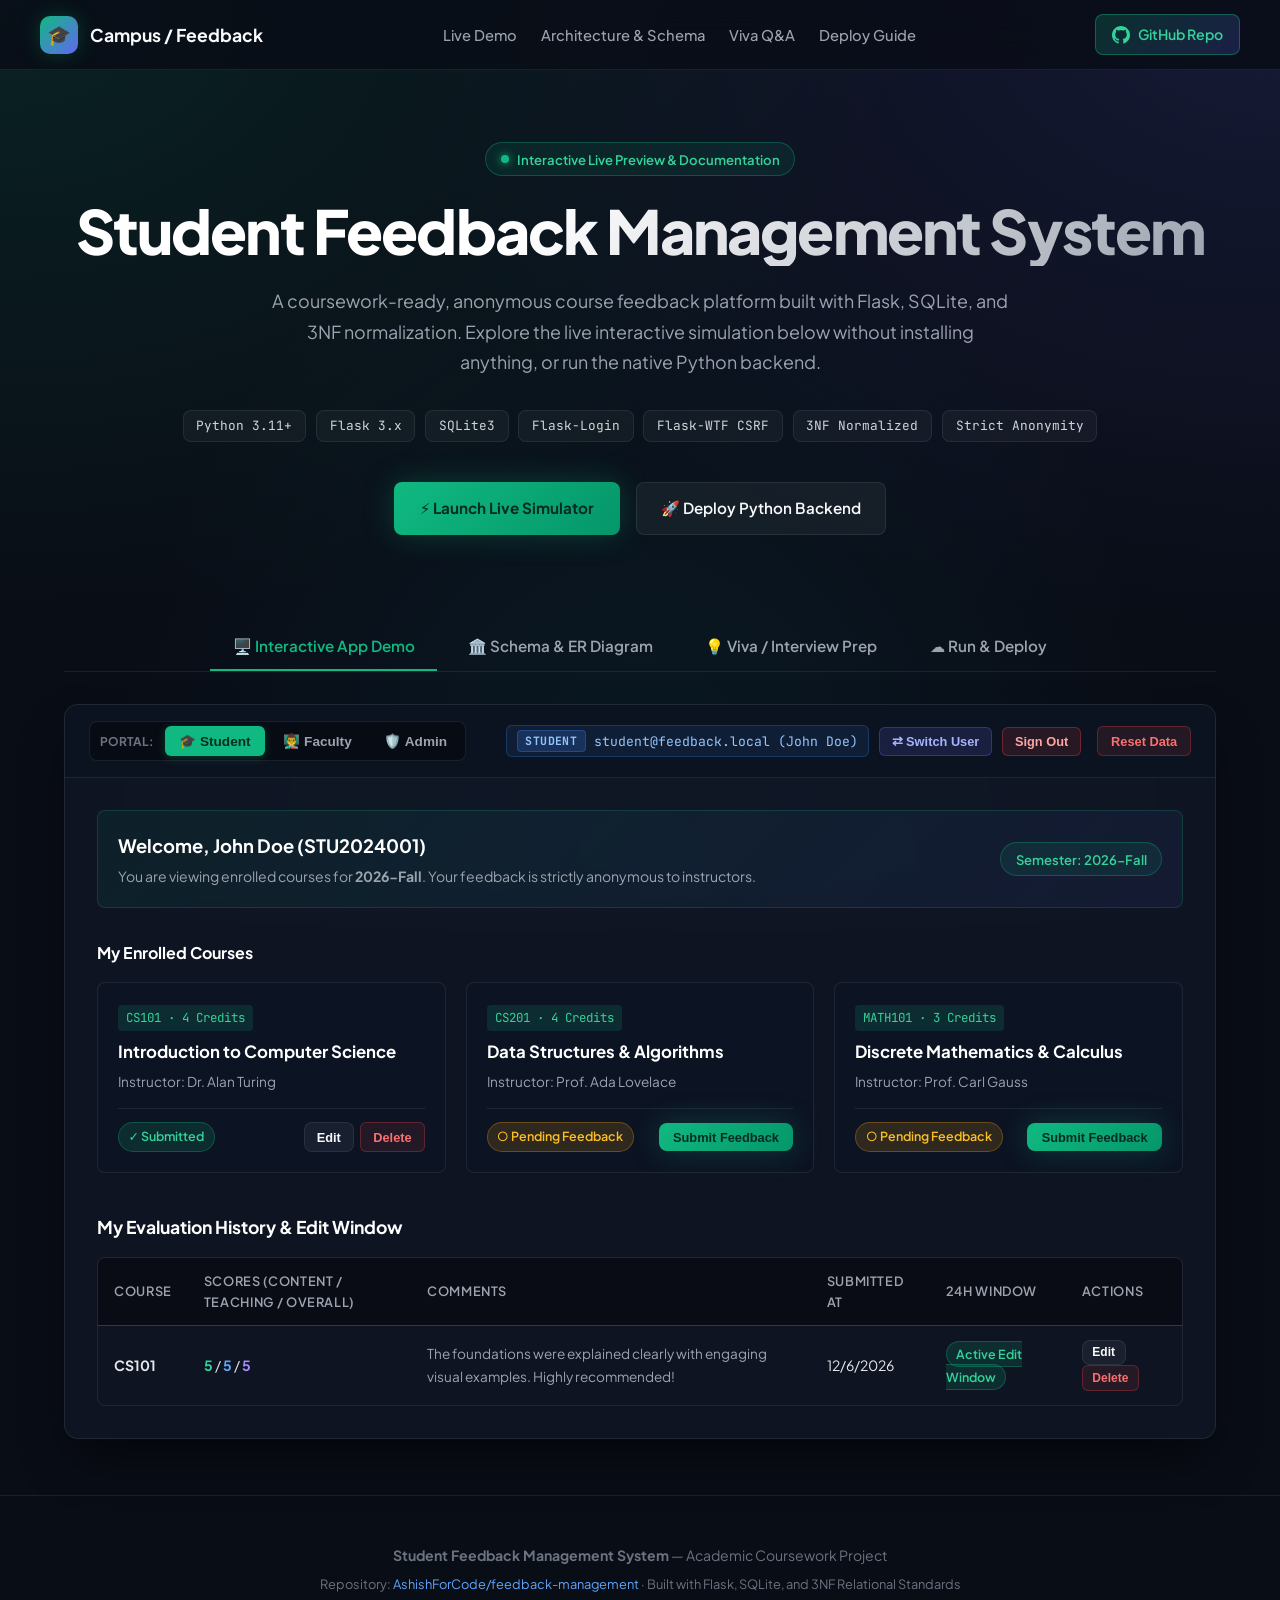
==== index.html @ d6665e07 "feat(auth): add interactive login authentication, quick demo sign-in, and RBAC simulation" ====
<!DOCTYPE html>
<html lang="en">
<head>
  <meta charset="UTF-8">
  <meta name="viewport" content="width=device-width, initial-scale=1.0">
  <title>Student Feedback Management System | Live Interactive Showcase</title>
  <meta name="description" content="A role-based, anonymous course evaluation system built with Flask, SQLite, and 3NF relational architecture. Features interactive browser simulation, architecture explorer, and deployment guides.">
  <link rel="preconnect" href="https://fonts.googleapis.com">
  <link rel="preconnect" href="https://fonts.gstatic.com" crossorigin>
  <link href="https://fonts.googleapis.com/css2?family=JetBrains+Mono:wght@400;500;600&family=Plus+Jakarta+Sans:wght@400;500;600;700;800&display=swap" rel="stylesheet">
  <style>
    :root {
      --bg: #090d16;
      --bg-card: rgba(17, 24, 39, 0.78);
      --bg-card-hover: rgba(26, 36, 56, 0.85);
      --border: rgba(255, 255, 255, 0.08);
      --border-focus: rgba(16, 185, 129, 0.5);
      --primary: #10b981;
      --primary-glow: rgba(16, 185, 129, 0.25);
      --primary-dark: #059669;
      --accent: #6366f1;
      --accent-glow: rgba(99, 102, 241, 0.25);
      --cyan: #06b6d4;
      --amber: #f59e0b;
      --rose: #ef4444;
      --text: #f9fafb;
      --text-muted: #9ca3af;
      --text-dim: #6b7280;
      --radius: 14px;
      --radius-sm: 8px;
      --font-sans: 'Plus Jakarta Sans', system-ui, -apple-system, sans-serif;
      --font-mono: 'JetBrains Mono', monospace;
    }

    * { box-sizing: border-box; margin: 0; padding: 0; }
    html { scroll-behavior: smooth; }

    body {
      background-color: var(--bg);
      background-image:
        radial-gradient(at 0% 0%, rgba(16, 185, 129, 0.12) 0px, transparent 50%),
        radial-gradient(at 100% 0%, rgba(99, 102, 241, 0.14) 0px, transparent 50%),
        radial-gradient(at 50% 100%, rgba(6, 182, 212, 0.08) 0px, transparent 60%);
      background-attachment: fixed;
      color: var(--text);
      font-family: var(--font-sans);
      line-height: 1.6;
      min-height: 100vh;
      overflow-x: hidden;
    }

    /* Container */
    .container {
      max-width: 1200px;
      margin: 0 auto;
      padding: 0 1.5rem;
    }

    /* Navigation */
    .navbar {
      position: sticky;
      top: 0;
      z-index: 50;
      backdrop-filter: blur(16px);
      -webkit-backdrop-filter: blur(16px);
      background: rgba(9, 13, 22, 0.82);
      border-bottom: 1px solid var(--border);
    }
    .nav-inner {
      display: flex;
      justify-content: space-between;
      align-items: center;
      padding: 0.9rem 0;
    }
    .brand {
      display: flex;
      align-items: center;
      gap: 0.75rem;
      text-decoration: none;
      color: var(--text);
      font-weight: 700;
      font-size: 1.1rem;
    }
    .brand-icon {
      width: 38px;
      height: 38px;
      border-radius: 10px;
      background: linear-gradient(135deg, var(--primary), var(--accent));
      display: flex;
      align-items: center;
      justify-content: center;
      color: white;
      font-size: 1.2rem;
      box-shadow: 0 0 20px var(--primary-glow);
    }
    .nav-links {
      display: flex;
      align-items: center;
      gap: 1.5rem;
      list-style: none;
    }
    .nav-link {
      color: var(--text-muted);
      text-decoration: none;
      font-size: 0.92rem;
      font-weight: 500;
      transition: color 0.2s ease;
    }
    .nav-link:hover { color: var(--text); }
    .nav-btn {
      background: linear-gradient(135deg, rgba(16, 185, 129, 0.2), rgba(99, 102, 241, 0.2));
      border: 1px solid rgba(16, 185, 129, 0.4);
      color: #34d399;
      padding: 0.5rem 1rem;
      border-radius: var(--radius-sm);
      text-decoration: none;
      font-size: 0.88rem;
      font-weight: 600;
      display: inline-flex;
      align-items: center;
      gap: 0.5rem;
      transition: all 0.2s ease;
    }
    .nav-btn:hover {
      background: var(--primary);
      color: #052e16;
      box-shadow: 0 0 20px var(--primary-glow);
      border-color: var(--primary);
    }

    /* Hero */
    .hero {
      padding: 4.5rem 0 3rem;
      text-align: center;
    }
    .badge-pill {
      display: inline-flex;
      align-items: center;
      gap: 0.5rem;
      background: rgba(16, 185, 129, 0.1);
      border: 1px solid rgba(16, 185, 129, 0.3);
      padding: 0.35rem 0.9rem;
      border-radius: 9999px;
      font-size: 0.82rem;
      font-weight: 600;
      color: #34d399;
      margin-bottom: 1.25rem;
    }
    .status-dot {
      width: 8px;
      height: 8px;
      border-radius: 50%;
      background: var(--primary);
      box-shadow: 0 0 8px var(--primary);
      animation: pulse 2s infinite;
    }
    @keyframes pulse {
      0%, 100% { opacity: 1; transform: scale(1); }
      50% { opacity: 0.5; transform: scale(1.2); }
    }
    .hero-title {
      font-size: clamp(2.3rem, 5vw, 3.8rem);
      font-weight: 800;
      letter-spacing: -0.03em;
      line-height: 1.15;
      margin-bottom: 1.25rem;
      background: linear-gradient(135deg, #ffffff 40%, #9ca3af 100%);
      -webkit-background-clip: text;
      -webkit-text-fill-color: transparent;
    }
    .hero-subtitle {
      max-width: 740px;
      margin: 0 auto 2rem;
      color: var(--text-muted);
      font-size: 1.12rem;
      line-height: 1.7;
    }
    .hero-tags {
      display: flex;
      justify-content: center;
      flex-wrap: wrap;
      gap: 0.6rem;
      margin-bottom: 2.5rem;
    }
    .tag {
      background: rgba(255, 255, 255, 0.04);
      border: 1px solid var(--border);
      padding: 0.3rem 0.8rem;
      border-radius: var(--radius-sm);
      font-family: var(--font-mono);
      font-size: 0.8rem;
      color: #d1d5db;
    }
    .hero-actions {
      display: flex;
      justify-content: center;
      gap: 1rem;
      flex-wrap: wrap;
    }
    .btn-primary {
      background: linear-gradient(135deg, var(--primary), var(--primary-dark));
      color: #022c22;
      font-weight: 700;
      padding: 0.85rem 1.6rem;
      border-radius: var(--radius-sm);
      text-decoration: none;
      display: inline-flex;
      align-items: center;
      gap: 0.5rem;
      box-shadow: 0 0 30px var(--primary-glow);
      transition: all 0.2s ease;
      border: none;
      cursor: pointer;
      font-size: 0.95rem;
    }
    .btn-primary:hover {
      transform: translateY(-2px);
      box-shadow: 0 0 40px rgba(16, 185, 129, 0.4);
    }
    .btn-secondary {
      background: rgba(255, 255, 255, 0.05);
      border: 1px solid var(--border);
      color: var(--text);
      font-weight: 600;
      padding: 0.85rem 1.5rem;
      border-radius: var(--radius-sm);
      text-decoration: none;
      display: inline-flex;
      align-items: center;
      gap: 0.5rem;
      transition: all 0.2s ease;
      cursor: pointer;
      font-size: 0.95rem;
    }
    .btn-secondary:hover {
      background: rgba(255, 255, 255, 0.1);
      border-color: rgba(255, 255, 255, 0.2);
    }

    /* Tabs Bar */
    .section-tabs {
      display: flex;
      justify-content: center;
      border-bottom: 1px solid var(--border);
      margin: 2.5rem 0 2rem;
      gap: 0.5rem;
      flex-wrap: wrap;
    }
    .tab-btn {
      background: transparent;
      border: none;
      border-bottom: 2px solid transparent;
      color: var(--text-muted);
      font-family: var(--font-sans);
      font-weight: 600;
      font-size: 0.95rem;
      padding: 0.8rem 1.4rem;
      cursor: pointer;
      display: inline-flex;
      align-items: center;
      gap: 0.5rem;
      transition: all 0.2s ease;
    }
    .tab-btn:hover { color: var(--text); }
    .tab-btn.active {
      color: var(--primary);
      border-bottom-color: var(--primary);
    }

    /* Main Simulator Container */
    .simulator-box {
      background: var(--bg-card);
      backdrop-filter: blur(20px);
      -webkit-backdrop-filter: blur(20px);
      border: 1px solid var(--border);
      border-radius: var(--radius);
      box-shadow: 0 25px 50px -12px rgba(0, 0, 0, 0.6);
      overflow: hidden;
      margin-bottom: 3.5rem;
    }

    .sim-header {
      background: rgba(13, 19, 33, 0.9);
      border-bottom: 1px solid var(--border);
      padding: 1rem 1.5rem;
      display: flex;
      justify-content: space-between;
      align-items: center;
      flex-wrap: wrap;
      gap: 1rem;
    }
    .role-switcher {
      display: flex;
      align-items: center;
      background: rgba(0, 0, 0, 0.35);
      border: 1px solid var(--border);
      border-radius: var(--radius-sm);
      padding: 0.25rem;
      gap: 0.25rem;
    }
    .role-btn {
      background: transparent;
      border: none;
      color: var(--text-muted);
      padding: 0.45rem 0.9rem;
      border-radius: 6px;
      font-size: 0.85rem;
      font-weight: 600;
      cursor: pointer;
      display: inline-flex;
      align-items: center;
      gap: 0.4rem;
      transition: all 0.2s ease;
    }
    .role-btn.active {
      background: var(--primary);
      color: #032e1f;
      box-shadow: 0 2px 10px var(--primary-glow);
    }
    .role-btn:hover:not(.active) { color: var(--text); background: rgba(255, 255, 255, 0.05); }

    .sim-meta {
      display: flex;
      align-items: center;
      gap: 1rem;
    }
    .sim-user-tag {
      font-family: var(--font-mono);
      font-size: 0.82rem;
      color: #93c5fd;
      background: rgba(59, 130, 246, 0.1);
      border: 1px solid rgba(59, 130, 246, 0.25);
      padding: 0.3rem 0.65rem;
      border-radius: 6px;
    }
    .btn-reset {
      background: rgba(239, 68, 68, 0.1);
      border: 1px solid rgba(239, 68, 68, 0.3);
      color: #f87171;
      padding: 0.4rem 0.8rem;
      border-radius: 6px;
      font-size: 0.8rem;
      font-weight: 600;
      cursor: pointer;
      transition: all 0.2s ease;
    }
    .btn-reset:hover {
      background: var(--rose);
      color: white;
    }

    .sim-body {
      padding: 2rem;
    }

    /* Student View */
    .view-container { display: none; }
    .view-container.active { display: block; animation: fadeIn 0.25s ease; }
    @keyframes fadeIn { from { opacity: 0; transform: translateY(6px); } to { opacity: 1; transform: translateY(0); } }

    .banner-card {
      background: linear-gradient(135deg, rgba(16, 185, 129, 0.08), rgba(99, 102, 241, 0.08));
      border: 1px solid rgba(16, 185, 129, 0.2);
      border-radius: var(--radius-sm);
      padding: 1.25rem;
      margin-bottom: 2rem;
      display: flex;
      justify-content: space-between;
      align-items: center;
      flex-wrap: wrap;
      gap: 1rem;
    }
    .banner-card h3 { font-size: 1.15rem; color: #fff; margin-bottom: 0.25rem; }
    .banner-card p { font-size: 0.88rem; color: var(--text-muted); }

    .grid-courses {
      display: grid;
      grid-template-columns: repeat(auto-fit, minmax(320px, 1fr));
      gap: 1.25rem;
      margin-bottom: 2.5rem;
    }
    .course-card {
      background: rgba(13, 20, 36, 0.7);
      border: 1px solid var(--border);
      border-radius: var(--radius-sm);
      padding: 1.25rem;
      transition: all 0.25s ease;
      display: flex;
      flex-direction: column;
      justify-content: space-between;
    }
    .course-card:hover {
      border-color: rgba(16, 185, 129, 0.35);
      transform: translateY(-2px);
      box-shadow: 0 10px 25px -5px rgba(0, 0, 0, 0.5);
    }
    .course-code {
      font-family: var(--font-mono);
      font-size: 0.78rem;
      background: rgba(16, 185, 129, 0.15);
      color: #34d399;
      padding: 0.2rem 0.5rem;
      border-radius: 4px;
      display: inline-block;
      margin-bottom: 0.5rem;
    }
    .course-title {
      font-size: 1.05rem;
      font-weight: 700;
      color: #fff;
      margin-bottom: 0.3rem;
    }
    .course-faculty {
      font-size: 0.85rem;
      color: var(--text-muted);
      margin-bottom: 1rem;
    }
    .course-footer {
      display: flex;
      justify-content: space-between;
      align-items: center;
      padding-top: 0.8rem;
      border-top: 1px solid var(--border);
    }
    .status-badge {
      font-size: 0.78rem;
      font-weight: 600;
      padding: 0.25rem 0.6rem;
      border-radius: 9999px;
    }
    .status-badge.pending {
      background: rgba(245, 158, 11, 0.15);
      color: #fbbf24;
      border: 1px solid rgba(245, 158, 11, 0.3);
    }
    .status-badge.submitted {
      background: rgba(16, 185, 129, 0.15);
      color: #34d399;
      border: 1px solid rgba(16, 185, 129, 0.3);
    }

    /* Modal Form / Feedback Submissions */
    .modal-overlay {
      position: fixed;
      inset: 0;
      background: rgba(0, 0, 0, 0.75);
      backdrop-filter: blur(8px);
      display: none;
      align-items: center;
      justify-content: center;
      z-index: 100;
      padding: 1rem;
    }
    .modal-overlay.active { display: flex; animation: fadeIn 0.2s ease; }
    .modal-card {
      background: #0d1527;
      border: 1px solid rgba(255, 255, 255, 0.12);
      border-radius: var(--radius);
      width: 100%;
      max-width: 600px;
      padding: 1.8rem;
      box-shadow: 0 25px 60px rgba(0, 0, 0, 0.8);
      max-height: 90vh;
      overflow-y: auto;
    }
    .modal-header {
      display: flex;
      justify-content: space-between;
      align-items: flex-start;
      margin-bottom: 1.25rem;
      border-bottom: 1px solid var(--border);
      padding-bottom: 1rem;
    }
    .modal-header h3 { font-size: 1.25rem; font-weight: 700; color: #fff; }
    .btn-close {
      background: transparent;
      border: none;
      color: var(--text-muted);
      font-size: 1.4rem;
      cursor: pointer;
      line-height: 1;
    }
    .btn-close:hover { color: #fff; }

    .form-group {
      margin-bottom: 1.25rem;
    }
    .form-label {
      display: block;
      font-size: 0.88rem;
      font-weight: 600;
      margin-bottom: 0.4rem;
      color: #e5e7eb;
    }
    .rating-row {
      display: flex;
      gap: 0.6rem;
      margin-top: 0.35rem;
    }
    .rating-opt {
      flex: 1;
      text-align: center;
      background: rgba(255, 255, 255, 0.04);
      border: 1px solid var(--border);
      padding: 0.6rem;
      border-radius: var(--radius-sm);
      cursor: pointer;
      font-weight: 700;
      font-size: 0.95rem;
      transition: all 0.2s ease;
      color: var(--text-muted);
    }
    .rating-opt:hover {
      border-color: rgba(16, 185, 129, 0.4);
      color: #fff;
    }
    .rating-opt.selected {
      background: var(--primary);
      border-color: var(--primary);
      color: #032e1f;
      box-shadow: 0 0 15px var(--primary-glow);
    }
    .form-textarea {
      width: 100%;
      background: rgba(0, 0, 0, 0.3);
      border: 1px solid var(--border);
      border-radius: var(--radius-sm);
      color: var(--text);
      padding: 0.8rem;
      font-family: inherit;
      font-size: 0.9rem;
      resize: vertical;
      min-height: 90px;
    }
    .form-textarea:focus {
      outline: none;
      border-color: var(--primary);
      box-shadow: 0 0 15px var(--primary-glow);
    }
    .anonymity-note {
      display: flex;
      align-items: center;
      gap: 0.6rem;
      background: rgba(6, 182, 212, 0.08);
      border: 1px solid rgba(6, 182, 212, 0.2);
      border-radius: var(--radius-sm);
      padding: 0.75rem;
      font-size: 0.8rem;
      color: #67e8f9;
      margin-bottom: 1.25rem;
    }

    /* History table */
    .history-section h4 {
      font-size: 1.1rem;
      margin-bottom: 1rem;
      color: #fff;
    }
    .table-wrap {
      overflow-x: auto;
      border: 1px solid var(--border);
      border-radius: var(--radius-sm);
    }
    table {
      width: 100%;
      border-collapse: collapse;
      font-size: 0.88rem;
      text-align: left;
    }
    th {
      background: rgba(0, 0, 0, 0.4);
      padding: 0.8rem 1rem;
      color: var(--text-muted);
      font-weight: 600;
      font-size: 0.8rem;
      text-transform: uppercase;
      letter-spacing: 0.05em;
      border-bottom: 1px solid var(--border);
    }
    td {
      padding: 0.85rem 1rem;
      border-bottom: 1px solid rgba(255, 255, 255, 0.04);
      color: #e5e7eb;
    }
    tr:last-child td { border-bottom: none; }
    tr:hover td { background: rgba(255, 255, 255, 0.02); }

    /* Faculty View */
    .stats-row {
      display: grid;
      grid-template-columns: repeat(auto-fit, minmax(220px, 1fr));
      gap: 1.2rem;
      margin-bottom: 2rem;
    }
    .stat-card {
      background: rgba(13, 20, 36, 0.7);
      border: 1px solid var(--border);
      border-radius: var(--radius-sm);
      padding: 1.25rem;
      position: relative;
      overflow: hidden;
    }
    .stat-card::before {
      content: '';
      position: absolute;
      top: 0; left: 0; right: 0;
      height: 3px;
      background: linear-gradient(90deg, var(--primary), var(--accent));
    }
    .stat-label {
      font-size: 0.8rem;
      color: var(--text-muted);
      text-transform: uppercase;
      letter-spacing: 0.05em;
      margin-bottom: 0.4rem;
    }
    .stat-val {
      font-size: 2rem;
      font-weight: 800;
      color: #fff;
      display: flex;
      align-items: baseline;
      gap: 0.4rem;
    }
    .stat-val small { font-size: 0.9rem; color: var(--text-dim); font-weight: 500; }

    .comment-card {
      background: rgba(13, 20, 36, 0.6);
      border-left: 3px solid var(--primary);
      border-radius: 0 var(--radius-sm) var(--radius-sm) 0;
      padding: 1rem 1.25rem;
      margin-bottom: 1rem;
      border-top: 1px solid var(--border);
      border-right: 1px solid var(--border);
      border-bottom: 1px solid var(--border);
    }
    .comment-meta {
      display: flex;
      justify-content: space-between;
      font-size: 0.78rem;
      color: var(--text-muted);
      margin-bottom: 0.5rem;
    }
    .comment-text {
      font-size: 0.92rem;
      color: #e5e7eb;
      font-style: italic;
    }

    /* Admin View */
    .admin-bar {
      display: flex;
      justify-content: space-between;
      align-items: center;
      margin-bottom: 1.5rem;
      flex-wrap: wrap;
      gap: 1rem;
    }

    /* Architecture Section */
    .arch-grid {
      display: grid;
      grid-template-columns: repeat(auto-fit, minmax(320px, 1fr));
      gap: 1.5rem;
      margin-bottom: 3rem;
    }
    .arch-card {
      background: var(--bg-card);
      border: 1px solid var(--border);
      border-radius: var(--radius);
      padding: 1.5rem;
    }
    .arch-card h4 {
      font-size: 1.15rem;
      font-weight: 700;
      color: #fff;
      margin-bottom: 0.75rem;
      display: flex;
      align-items: center;
      gap: 0.5rem;
    }
    .arch-card p {
      font-size: 0.9rem;
      color: var(--text-muted);
      margin-bottom: 1rem;
      line-height: 1.6;
    }
    .code-block {
      background: rgba(0, 0, 0, 0.5);
      border: 1px solid rgba(255, 255, 255, 0.06);
      border-radius: var(--radius-sm);
      padding: 1rem;
      font-family: var(--font-mono);
      font-size: 0.8rem;
      color: #a7f3d0;
      overflow-x: auto;
      white-space: pre;
    }

    /* Viva Q&A Accordion */
    .viva-list {
      display: grid;
      gap: 0.8rem;
      margin-bottom: 3rem;
    }
    .viva-item {
      background: var(--bg-card);
      border: 1px solid var(--border);
      border-radius: var(--radius-sm);
      overflow: hidden;
      transition: all 0.2s ease;
    }
    .viva-question {
      padding: 1rem 1.25rem;
      display: flex;
      justify-content: space-between;
      align-items: center;
      font-weight: 600;
      color: #fff;
      cursor: pointer;
      user-select: none;
    }
    .viva-question:hover { background: rgba(255, 255, 255, 0.02); }
    .viva-answer {
      display: none;
      padding: 0 1.25rem 1.25rem;
      font-size: 0.92rem;
      color: var(--text-muted);
      line-height: 1.6;
      border-top: 1px solid rgba(255, 255, 255, 0.04);
      padding-top: 1rem;
    }
    .viva-item.open .viva-answer { display: block; }
    .viva-item.open .viva-question { color: var(--primary); }

    /* Toast notification */
    .toast-box {
      position: fixed;
      bottom: 2rem;
      right: 2rem;
      background: #064e3b;
      border: 1px solid #10b981;
      color: #ecfdf5;
      padding: 0.9rem 1.4rem;
      border-radius: var(--radius-sm);
      box-shadow: 0 15px 30px rgba(0, 0, 0, 0.5);
      font-size: 0.9rem;
      font-weight: 600;
      z-index: 1000;
      display: none;
      align-items: center;
      gap: 0.6rem;
      animation: slideUp 0.3s ease;
    }
    @keyframes slideUp { from { transform: translateY(20px); opacity: 0; } to { transform: translateY(0); opacity: 1; } }

    /* Footer */
    footer {
      border-top: 1px solid var(--border);
      padding: 3rem 0;
      text-align: center;
      color: var(--text-dim);
      font-size: 0.88rem;
    }

    @media (max-width: 768px) {
      .hero-title { font-size: 2.2rem; }
      .sim-body { padding: 1.25rem; }
      .nav-links { display: none; }
      .rating-row { flex-wrap: wrap; }
      .rating-opt { min-width: 45px; }
      .sim-meta { width: 100%; justify-content: flex-start; }
      .auth-portal-card { padding: 1.25rem; }
    }

    /* Auth Portal & Simulation Components */
    .auth-portal-card {
      max-width: 520px;
      margin: 1rem auto 2rem;
      background: rgba(13, 21, 38, 0.95);
      border: 1px solid rgba(16, 185, 129, 0.28);
      border-radius: var(--radius);
      padding: 2.2rem;
      box-shadow: 0 25px 50px -10px rgba(0, 0, 0, 0.75), 0 0 35px rgba(16, 185, 129, 0.1);
      position: relative;
      overflow: hidden;
    }
    .auth-portal-card::before {
      content: '';
      position: absolute;
      top: 0; left: 0; right: 0;
      height: 3px;
      background: linear-gradient(90deg, var(--primary), var(--accent), var(--cyan));
    }
    .auth-portal-header {
      text-align: center;
      margin-bottom: 1.5rem;
    }
    .auth-portal-header h3 {
      font-size: 1.45rem;
      font-weight: 800;
      color: #fff;
      margin-bottom: 0.35rem;
    }
    .auth-portal-header p {
      font-size: 0.88rem;
      color: var(--text-muted);
    }
    .demo-quick-bar {
      background: rgba(0, 0, 0, 0.35);
      border: 1px dashed rgba(16, 185, 129, 0.35);
      border-radius: var(--radius-sm);
      padding: 0.9rem;
      margin-bottom: 1.5rem;
    }
    .demo-quick-title {
      font-size: 0.76rem;
      font-weight: 700;
      color: #34d399;
      text-transform: uppercase;
      letter-spacing: 0.06em;
      margin-bottom: 0.6rem;
      display: flex;
      align-items: center;
      gap: 0.4rem;
    }
    .demo-quick-chips {
      display: flex;
      flex-wrap: wrap;
      gap: 0.5rem;
      margin-bottom: 0.35rem;
    }
    .demo-quick-chip {
      background: rgba(255, 255, 255, 0.05);
      border: 1px solid var(--border);
      color: #e5e7eb;
      font-size: 0.82rem;
      padding: 0.4rem 0.75rem;
      border-radius: 6px;
      cursor: pointer;
      display: inline-flex;
      align-items: center;
      gap: 0.4rem;
      transition: all 0.2s ease;
      font-weight: 600;
    }
    .demo-quick-chip:hover {
      background: rgba(16, 185, 129, 0.15);
      border-color: var(--primary);
      color: #fff;
      transform: translateY(-1px);
    }
    .auth-tabs-toggle {
      display: flex;
      border-bottom: 1px solid var(--border);
      margin-bottom: 1.25rem;
      gap: 0.5rem;
    }
    .auth-tab-item {
      background: transparent;
      border: none;
      border-bottom: 2px solid transparent;
      color: var(--text-muted);
      font-family: var(--font-sans);
      font-size: 0.92rem;
      font-weight: 600;
      padding: 0.6rem 1rem;
      cursor: pointer;
      transition: all 0.2s ease;
    }
    .auth-tab-item.active {
      color: var(--primary);
      border-bottom-color: var(--primary);
    }
    .auth-input-group {
      position: relative;
      display: flex;
      align-items: center;
    }
    .auth-input-group input {
      width: 100%;
      background: rgba(0, 0, 0, 0.35);
      border: 1px solid var(--border);
      border-radius: var(--radius-sm);
      color: #fff;
      padding: 0.75rem 2.6rem 0.75rem 0.85rem;
      font-family: inherit;
      font-size: 0.9rem;
      transition: all 0.2s ease;
    }
    .auth-input-group input:focus {
      outline: none;
      border-color: var(--primary);
      box-shadow: 0 0 15px var(--primary-glow);
    }
    .auth-input-group .auth-toggle-pw {
      position: absolute;
      right: 0.75rem;
      background: transparent;
      border: none;
      color: var(--text-muted);
      cursor: pointer;
      font-size: 1.05rem;
      padding: 0.2rem;
      display: flex;
      align-items: center;
      justify-content: center;
    }
    .auth-input-group .auth-toggle-pw:hover {
      color: #fff;
    }
    .auth-alert-box {
      background: rgba(239, 68, 68, 0.12);
      border: 1px solid rgba(239, 68, 68, 0.3);
      color: #fca5a5;
      padding: 0.75rem;
      border-radius: var(--radius-sm);
      font-size: 0.84rem;
      margin-bottom: 1rem;
      display: none;
    }
    .btn-signout {
      background: rgba(239, 68, 68, 0.12);
      border: 1px solid rgba(239, 68, 68, 0.35);
      color: #fca5a5;
      padding: 0.38rem 0.75rem;
      border-radius: 6px;
      font-size: 0.8rem;
      font-weight: 600;
      cursor: pointer;
      display: inline-flex;
      align-items: center;
      gap: 0.35rem;
      transition: all 0.2s ease;
    }
    .btn-signout:hover {
      background: var(--rose);
      color: white;
      border-color: var(--rose);
    }
    .btn-auth-switch {
      background: rgba(99, 102, 241, 0.15);
      border: 1px solid rgba(99, 102, 241, 0.35);
      color: #a5b4fc;
      padding: 0.38rem 0.75rem;
      border-radius: 6px;
      font-size: 0.8rem;
      font-weight: 600;
      cursor: pointer;
      display: inline-flex;
      align-items: center;
      gap: 0.35rem;
      transition: all 0.2s ease;
    }
    .btn-auth-switch:hover {
      background: var(--accent);
      color: white;
    }
    .role-badge-pill {
      font-size: 0.72rem;
      font-weight: 700;
      text-transform: uppercase;
      padding: 0.15rem 0.45rem;
      border-radius: 4px;
      letter-spacing: 0.04em;
    }
    .role-badge-student { background: rgba(59, 130, 246, 0.2); color: #93c5fd; border: 1px solid rgba(59, 130, 246, 0.3); }
    .role-badge-faculty { background: rgba(168, 85, 247, 0.2); color: #d8b4fe; border: 1px solid rgba(168, 85, 247, 0.3); }
    .role-badge-admin { background: rgba(245, 158, 11, 0.2); color: #fde68a; border: 1px solid rgba(245, 158, 11, 0.3); }
  </style>
</head>
<body>

  <!-- Navigation -->
  <nav class="navbar">
    <div class="container nav-inner">
      <a href="#" class="brand">
        <div class="brand-icon">🎓</div>
        <span>Campus / Feedback</span>
      </a>
      <ul class="nav-links">
        <li><a href="#demo" class="nav-link">Live Demo</a></li>
        <li><a href="#architecture" class="nav-link">Architecture & Schema</a></li>
        <li><a href="#viva" class="nav-link">Viva Q&A</a></li>
        <li><a href="#deploy" class="nav-link">Deploy Guide</a></li>
      </ul>
      <a href="https://github.com/AshishForCode/feedback-management" target="_blank" rel="noopener" class="nav-btn">
        <svg width="18" height="18" viewBox="0 0 24 24" fill="currentColor"><path d="M12 0c-6.626 0-12 5.373-12 12 0 5.302 3.438 9.8 8.207 11.387.599.111.793-.261.793-.577v-2.234c-3.338.726-4.033-1.416-4.033-1.416-.546-1.387-1.333-1.756-1.333-1.756-1.089-.745.083-.729.083-.729 1.205.084 1.839 1.237 1.839 1.237 1.07 1.834 2.807 1.304 3.492.997.107-.775.418-1.305.762-1.604-2.665-.305-5.467-1.334-5.467-5.931 0-1.311.469-2.381 1.236-3.221-.124-.303-.535-1.524.117-3.176 0 0 1.008-.322 3.301 1.23.957-.266 1.983-.399 3.003-.404 1.02.005 2.047.138 3.006.404 2.291-1.552 3.297-1.23 3.297-1.23.653 1.653.242 2.874.118 3.176.77.84 1.235 1.911 1.235 3.221 0 4.609-2.807 5.624-5.479 5.921.43.372.823 1.102.823 2.222v3.293c0 .319.192.694.801.576 4.765-1.589 8.199-6.086 8.199-11.386 0-6.627-5.373-12-12-12z"/></svg>
        <span>GitHub Repo</span>
      </a>
    </div>
  </nav>

  <!-- Hero -->
  <header class="hero">
    <div class="container">
      <div class="badge-pill">
        <span class="status-dot"></span>
        <span>Interactive Live Preview & Documentation</span>
      </div>
      <h1 class="hero-title">Student Feedback Management System</h1>
      <p class="hero-subtitle">
        A coursework-ready, anonymous course feedback platform built with Flask, SQLite, and 3NF normalization.
        Explore the live interactive simulation below without installing anything, or run the native Python backend.
      </p>
      <div class="hero-tags">
        <span class="tag">Python 3.11+</span>
        <span class="tag">Flask 3.x</span>
        <span class="tag">SQLite3</span>
        <span class="tag">Flask-Login</span>
        <span class="tag">Flask-WTF CSRF</span>
        <span class="tag">3NF Normalized</span>
        <span class="tag">Strict Anonymity</span>
      </div>
      <div class="hero-actions">
        <a href="#demo" class="btn-primary">
          <span>⚡ Launch Live Simulator</span>
        </a>
        <a href="#deploy" class="btn-secondary">
          <span>🚀 Deploy Python Backend</span>
        </a>
      </div>
    </div>
  </header>

  <!-- Navigation Section Tabs -->
  <div class="container" id="demo">
    <div class="section-tabs">
      <button class="tab-btn active" onclick="switchMainTab('demo')">🖥️ Interactive App Demo</button>
      <button class="tab-btn" onclick="switchMainTab('architecture')">🏛️ Schema & ER Diagram</button>
      <button class="tab-btn" onclick="switchMainTab('viva')">💡 Viva / Interview Prep</button>
      <button class="tab-btn" onclick="switchMainTab('deploy')">☁️ Run & Deploy</button>
    </div>

    <!-- Simulator Box -->
    <div id="tab-demo" class="simulator-box">
      <div class="sim-header">
        <div class="role-switcher">
          <span style="font-size:0.75rem; color:var(--text-dim); text-transform:uppercase; font-weight:700; padding:0 0.4rem;">Portal:</span>
          <button class="role-btn active" id="btn-role-student" onclick="handleRoleClick('student')">🎓 Student</button>
          <button class="role-btn" id="btn-role-faculty" onclick="handleRoleClick('faculty')">👨‍🏫 Faculty</button>
          <button class="role-btn" id="btn-role-admin" onclick="handleRoleClick('admin')">🛡️ Admin</button>
        </div>
        <div class="sim-meta" id="sim-meta-bar">
          <div id="sim-user-display" style="display:flex; align-items:center; gap:0.6rem; flex-wrap:wrap;">
            <span class="sim-user-tag" id="current-user-tag">
              <span id="tag-role-pill" class="role-badge-pill role-badge-student">Student</span>
              <span id="tag-user-text">student@feedback.local (John Doe)</span>
            </span>
            <button class="btn-auth-switch" id="btn-switch-account" onclick="openAuthModal()" title="Switch user account or sign in">
              <span>⇄ Switch User</span>
            </button>
            <button class="btn-signout" id="btn-sim-signout" onclick="logoutSim()" title="Log out of the current session">
              <span>Sign Out</span>
            </button>
          </div>
          <button class="btn-reset" onclick="resetDemoData()" title="Reset local database simulation">Reset Data</button>
        </div>
      </div>

      <div class="sim-body">
        
        <!-- AUTH VIEW (When signed out or switching user) -->
        <div id="view-auth" class="view-container">
          <div class="auth-portal-card">
            <div class="auth-portal-header">
              <div style="font-size:2.2rem; margin-bottom:0.4rem;">🔐</div>
              <h3>Campus Authentication Portal</h3>
              <p>Sign in to access your role-based evaluations and institutional reports.</p>
            </div>

            <!-- Quick Demo Credentials -->
            <div class="demo-quick-bar">
              <div class="demo-quick-title">
                <svg width="14" height="14" viewBox="0 0 24 24" fill="none" stroke="currentColor" stroke-width="2"><path d="M13 2L3 14h9l-1 8 10-12h-9l1-8z"/></svg>
                <span>1-Click Demo Quick Sign-In</span>
              </div>
              <div class="demo-quick-chips">
                <button type="button" class="demo-quick-chip" onclick="quickDemoLogin('student')">
                  <span class="role-badge-pill role-badge-student">Student</span> John Doe
                </button>
                <button type="button" class="demo-quick-chip" onclick="quickDemoLogin('faculty')">
                  <span class="role-badge-pill role-badge-faculty">Faculty</span> Dr. Alan Turing
                </button>
                <button type="button" class="demo-quick-chip" onclick="quickDemoLogin('admin')">
                  <span class="role-badge-pill role-badge-admin">Admin</span> Administrator
                </button>
              </div>
              <div style="font-size:0.75rem; color:var(--text-dim); margin-top:0.3rem;">Default credentials password: <code>DemoPass123!</code></div>
            </div>

            <!-- Tabs: Login vs Register -->
            <div class="auth-tabs-toggle">
              <button class="auth-tab-item active" id="tab-btn-signin" onclick="switchAuthTab('signin')">Sign In</button>
              <button class="auth-tab-item" id="tab-btn-register" onclick="switchAuthTab('register')">Student Register</button>
            </div>

            <div id="auth-alert-msg" class="auth-alert-box"></div>

            <!-- Sign In Form -->
            <form id="form-sim-login" onsubmit="handleSimLogin(event)">
              <div class="form-group">
                <label class="form-label" for="sim-input-email">Email Address</label>
                <div class="auth-input-group">
                  <input type="email" id="sim-input-email" placeholder="student@feedback.local" required autocomplete="username">
                </div>
              </div>

              <div class="form-group">
                <label class="form-label" for="sim-input-password">Password</label>
                <div class="auth-input-group">
                  <input type="password" id="sim-input-password" placeholder="••••••••" required autocomplete="current-password">
                  <button type="button" class="auth-toggle-pw" onclick="toggleAuthPassword('sim-input-password', this)" title="Show/Hide Password">👁️</button>
                </div>
              </div>

              <div style="display:flex; justify-content:space-between; align-items:center; margin-bottom:1.5rem; font-size:0.85rem; color:var(--text-muted); flex-wrap:wrap; gap:0.5rem;">
                <label style="display:flex; align-items:center; gap:0.5rem; cursor:pointer; user-select:none;">
                  <input type="checkbox" id="sim-remember-me" checked>
                  <span>Remember session</span>
                </label>
                <span style="color:#34d399; cursor:pointer;" onclick="quickDemoLogin('student')">Autofill Demo</span>
              </div>

              <button type="submit" class="btn-primary" style="width:100%; justify-content:center; padding:0.85rem;">
                <span>Sign In to Dashboard</span>
              </button>
            </form>

            <!-- Student Register Form -->
            <form id="form-sim-register" style="display:none;" onsubmit="handleSimRegister(event)">
              <div class="form-group">
                <label class="form-label" for="sim-reg-name">Full Name</label>
                <div class="auth-input-group">
                  <input type="text" id="sim-reg-name" placeholder="e.g. Maya Lin" required>
                </div>
              </div>

              <div class="form-group">
                <label class="form-label" for="sim-reg-email">College Email Address</label>
                <div class="auth-input-group">
                  <input type="email" id="sim-reg-email" placeholder="maya@feedback.local" required>
                </div>
              </div>

              <div style="display:grid; grid-template-columns:1fr 1fr; gap:0.75rem;">
                <div class="form-group">
                  <label class="form-label" for="sim-reg-num">Student ID / Roll</label>
                  <div class="auth-input-group">
                    <input type="text" id="sim-reg-num" placeholder="STU2024099" required>
                  </div>
                </div>
                <div class="form-group">
                  <label class="form-label" for="sim-reg-dept">Department</label>
                  <div class="auth-input-group">
                    <input type="text" id="sim-reg-dept" placeholder="Computer Science" required>
                  </div>
                </div>
              </div>

              <div class="form-group">
                <label class="form-label" for="sim-reg-password">Password (min 8 characters)</label>
                <div class="auth-input-group">
                  <input type="password" id="sim-reg-password" minlength="8" placeholder="••••••••" required>
                  <button type="button" class="auth-toggle-pw" onclick="toggleAuthPassword('sim-reg-password', this)" title="Show/Hide Password">👁️</button>
                </div>
              </div>

              <button type="submit" class="btn-primary" style="width:100%; justify-content:center; padding:0.85rem; margin-top:0.5rem;">
                <span>Register & Open Dashboard</span>
              </button>
            </form>

          </div>
        </div>

        <!-- STUDENT VIEW -->
        <div id="view-student" class="view-container active">
          <div class="banner-card">
            <div>
              <h3>Welcome, John Doe (STU2024001)</h3>
              <p>You are viewing enrolled courses for <strong>2026-Fall</strong>. Your feedback is strictly anonymous to instructors.</p>
            </div>
            <div class="badge-pill" style="margin:0;">
              <span>Semester: 2026-Fall</span>
            </div>
          </div>

          <h4 style="margin-bottom: 1rem; color: #fff;">My Enrolled Courses</h4>
          <div class="grid-courses" id="student-courses-grid">
            <!-- Rendered by JS -->
          </div>

          <div class="history-section">
            <h4>My Evaluation History & Edit Window</h4>
            <div class="table-wrap">
              <table>
                <thead>
                  <tr>
                    <th>Course</th>
                    <th>Scores (Content / Teaching / Overall)</th>
                    <th>Comments</th>
                    <th>Submitted At</th>
                    <th>24h Window</th>
                    <th>Actions</th>
                  </tr>
                </thead>
                <tbody id="student-history-body">
                  <!-- Rendered by JS -->
                </tbody>
              </table>
            </div>
          </div>
        </div>

        <!-- FACULTY VIEW -->
        <div id="view-faculty" class="view-container">
          <div class="banner-card">
            <div>
              <h3>Faculty Dashboard: Dr. Alan Turing</h3>
              <p>Department of Computer Science · Feedback queries only calculate aggregate scores; student identities are never selected.</p>
            </div>
            <div class="badge-pill" style="margin:0; background:rgba(99,102,241,0.15); color:#a5b4fc; border-color:rgba(99,102,241,0.3);">
              <span>🔒 Zero PII Exposed</span>
            </div>
          </div>

          <div class="stats-row">
            <div class="stat-card">
              <div class="stat-label">Average Teaching Score</div>
              <div class="stat-val" id="faculty-stat-teaching">4.7 <small>/ 5.0</small></div>
            </div>
            <div class="stat-card">
              <div class="stat-label">Course Content Score</div>
              <div class="stat-val" id="faculty-stat-content">4.8 <small>/ 5.0</small></div>
            </div>
            <div class="stat-card">
              <div class="stat-label">Overall Experience</div>
              <div class="stat-val" id="faculty-stat-overall">4.8 <small>/ 5.0</small></div>
            </div>
            <div class="stat-card">
              <div class="stat-label">Total Submissions</div>
              <div class="stat-val" id="faculty-stat-count">8 <small>reviews</small></div>
            </div>
          </div>

          <h4 style="margin-bottom: 1rem; color: #fff;">Anonymous Student Feedback & Qualitative Comments</h4>
          <div id="faculty-comments-list">
            <!-- Rendered by JS -->
          </div>
        </div>

        <!-- ADMIN VIEW -->
        <div id="view-admin" class="view-container">
          <div class="banner-card">
            <div>
              <h3>Administrative Oversight & Quality Assurance</h3>
              <p>System Administrator view · Aggregate reporting, audit trail, and instant CSV export.</p>
            </div>
            <button class="btn-primary" onclick="exportCsvReport()">
              <span>📥 Export CSV Report</span>
            </button>
          </div>

          <div class="stats-row">
            <div class="stat-card">
              <div class="stat-label">Total Student Accounts</div>
              <div class="stat-val">3 <small>active</small></div>
            </div>
            <div class="stat-card">
              <div class="stat-label">Faculty Members</div>
              <div class="stat-val">2 <small>instructors</small></div>
            </div>
            <div class="stat-card">
              <div class="stat-label">Course Offerings</div>
              <div class="stat-val">3 <small>courses</small></div>
            </div>
            <div class="stat-card">
              <div class="stat-label">Total Evaluations</div>
              <div class="stat-val" id="admin-total-feedbacks">6 <small>submitted</small></div>
            </div>
          </div>

          <div class="admin-bar">
            <h4 style="color: #fff; margin: 0;">Institutional Feedback Records</h4>
          </div>

          <div class="table-wrap">
            <table>
              <thead>
                <tr>
                  <th>ID</th>
                  <th>Course</th>
                  <th>Faculty</th>
                  <th>Student (Audit)</th>
                  <th>Ratings (C / T / O)</th>
                  <th>Comments</th>
                  <th>Date</th>
                </tr>
              </thead>
              <tbody id="admin-feedback-table">
                <!-- Rendered by JS -->
              </tbody>
            </table>
          </div>
        </div>

      </div>
    </div>

    <!-- ARCHITECTURE TAB -->
    <div id="tab-architecture" style="display:none;">
      <div class="arch-grid">
        <div class="arch-card">
          <h4>🗄️ Relational 3NF Architecture</h4>
          <p>
            Normalized SQLite schema separating credential authentication from profile details, enrollments, course assignments, and anonymous feedback.
          </p>
          <div class="code-block">USERS (id, email, password_hash, role)
  ├── STUDENTS (user_id, student_number, full_name)
  └── FACULTY (user_id, full_name, department)

COURSES (id, code, title, credits)
  ├── STUDENT_COURSES (student_id, course_id, semester)
  └── COURSE_ASSIGNMENTS (faculty_id, course_id, semester)

FEEDBACK (id, student_id, course_id,
          assignment_id, semester,
          content_rating, teaching_rating,
          overall_rating, comments, created_at)
  └── UNIQUE(student_id, course_id, semester)</div>
        </div>

        <div class="arch-card">
          <h4>🔒 Anonymity & Security Model</h4>
          <p>
            Engineered with strict separation of duties to ensure student privacy while maintaining database referential integrity.
          </p>
          <div class="code-block">1. Faculty Privacy:
   Queries join through COURSE_ASSIGNMENTS
   and omit STUDENT_ID from SELECT clauses.

2. Werkzeug Password Hashing:
   PBKDF2/Scrypt salting ensures credentials
   are never stored in plaintext.

3. Duplicate Prevention:
   UNIQUE(student_id, course_id, semester)
   constraint prevents duplicate entries.

4. CSRF Protection:
   Flask-WTF signed session tokens on POST.</div>
        </div>
      </div>
    </div>

    <!-- VIVA TAB -->
    <div id="tab-viva" style="display:none;">
      <h3 style="margin-bottom: 1.5rem; color: #fff;">10 Likely Viva / Interview Questions & Answers</h3>
      <div class="viva-list" id="viva-accordion">
        <!-- Rendered by JS -->
      </div>
    </div>

    <!-- DEPLOY TAB -->
    <div id="tab-deploy" style="display:none;">
      <div class="arch-grid">
        <div class="arch-card">
          <h4>💻 1. Run Locally (Windows PowerShell)</h4>
          <p>Clone the repository and run the Flask development server in a few steps:</p>
          <div class="code-block">git clone https://github.com/AshishForCode/feedback-management.git
cd feedback-management
python -m venv .venv
.\.venv\Scripts\Activate.ps1
pip install -r requirements.txt
$env:SECRET_KEY = "dev-secret-key-123"
python run.py</div>
        </div>

        <div class="arch-card">
          <h4>☁️ 2. Deploy Live to Render (Free Cloud)</h4>
          <p>The repository includes <code>render.yaml</code> and <code>Procfile</code> for instant deployment:</p>
          <div class="code-block">1. Push your repo to GitHub (Done!)
2. Go to https://dashboard.render.com
3. Click "New +" -> "Web Service"
4. Connect "AshishForCode/feedback-management"
5. Set:
   - Environment: Python 3
   - Build Command: pip install -r requirements.txt
   - Start Command: gunicorn run:app
6. Hit Deploy!</div>
        </div>
      </div>
    </div>

  </div>

  <!-- Feedback Submission Modal -->
  <div class="modal-overlay" id="feedback-modal">
    <div class="modal-card">
      <div class="modal-header">
        <div>
          <h3 id="modal-title">Submit Course Feedback</h3>
          <span id="modal-subtitle" style="font-size:0.85rem; color:var(--text-muted);">CS101 · Fall 2026</span>
        </div>
        <button class="btn-close" onclick="closeFeedbackModal()">&times;</button>
      </div>

      <div class="anonymity-note">
        <span>🔒</span>
        <span>Your feedback is anonymous. Faculty members will only see aggregate numbers and your comments without your name or student ID.</span>
      </div>

      <input type="hidden" id="form-course-id">
      <input type="hidden" id="form-feedback-id">

      <div class="form-group">
        <label class="form-label">1. Course Content & Curriculum Relevance (1 - 5)</label>
        <div class="rating-row" id="rate-content">
          <div class="rating-opt" onclick="setRating('content', 1)">1</div>
          <div class="rating-opt" onclick="setRating('content', 2)">2</div>
          <div class="rating-opt" onclick="setRating('content', 3)">3</div>
          <div class="rating-opt" onclick="setRating('content', 4)">4</div>
          <div class="rating-opt selected" onclick="setRating('content', 5)">5</div>
        </div>
      </div>

      <div class="form-group">
        <label class="form-label">2. Teaching Effectiveness & Clarity (1 - 5)</label>
        <div class="rating-row" id="rate-teaching">
          <div class="rating-opt" onclick="setRating('teaching', 1)">1</div>
          <div class="rating-opt" onclick="setRating('teaching', 2)">2</div>
          <div class="rating-opt" onclick="setRating('teaching', 3)">3</div>
          <div class="rating-opt" onclick="setRating('teaching', 4)">4</div>
          <div class="rating-opt selected" onclick="setRating('teaching', 5)">5</div>
        </div>
      </div>

      <div class="form-group">
        <label class="form-label">3. Overall Course Experience (1 - 5)</label>
        <div class="rating-row" id="rate-overall">
          <div class="rating-opt" onclick="setRating('overall', 1)">1</div>
          <div class="rating-opt" onclick="setRating('overall', 2)">2</div>
          <div class="rating-opt" onclick="setRating('overall', 3)">3</div>
          <div class="rating-opt" onclick="setRating('overall', 4)">4</div>
          <div class="rating-opt selected" onclick="setRating('overall', 5)">5</div>
        </div>
      </div>

      <div class="form-group">
        <label class="form-label">Qualitative Comments (Constructive Feedback)</label>
        <textarea class="form-textarea" id="form-comments" placeholder="Describe what went well or how the course/delivery can be improved..."></textarea>
      </div>

      <div style="display:flex; justify-content:flex-end; gap:0.75rem; margin-top:1.5rem;">
        <button class="btn-secondary" onclick="closeFeedbackModal()">Cancel</button>
        <button class="btn-primary" onclick="submitFeedbackForm()">
          <span>Save & Submit Anonymously</span>
        </button>
      </div>
    </div>
  </div>

  <!-- RBAC Unauthorized Modal -->
  <div class="modal-overlay" id="rbac-modal">
    <div class="modal-card" style="max-width: 480px; text-align: center;">
      <div style="font-size: 2.8rem; margin-bottom: 0.5rem;">⛔</div>
      <h3 style="color: #ef4444; font-size: 1.35rem; margin-bottom: 0.5rem;">403 Forbidden: Role Restriction</h3>
      <p style="color: var(--text-muted); font-size: 0.9rem; margin-bottom: 1.5rem;" id="rbac-modal-text">
        You are currently signed in as a Student. Accessing this dashboard requires the appropriate role authorization.
      </p>
      <div style="display: flex; flex-direction: column; gap: 0.75rem;">
        <button class="btn-primary" id="rbac-switch-btn" onclick="rbacSwitchRole()" style="justify-content: center;">
          <span id="rbac-switch-btn-text">Switch Account & Sign In</span>
        </button>
        <button class="btn-secondary" onclick="closeRbacModal()" style="justify-content: center;">
          <span>Keep Current Session</span>
        </button>
      </div>
    </div>
  </div>


  <!-- Toast Notification -->
  <div class="toast-box" id="toast">
    <span>✓</span>
    <span id="toast-msg">Feedback saved successfully!</span>
  </div>

  <!-- Footer -->
  <footer>
    <div class="container">
      <p style="margin-bottom:0.5rem;"><strong>Student Feedback Management System</strong> — Academic Coursework Project</p>
      <p style="font-size:0.8rem; color:var(--text-dim);">
        Repository: <a href="https://github.com/AshishForCode/feedback-management" target="_blank" style="color:#60a5fa; text-decoration:none;">AshishForCode/feedback-management</a> · Built with Flask, SQLite, and 3NF Relational Standards
      </p>
    </div>
  </footer>

  <script>
    // Initial Seed Data with Normalized Users and Demonstration Accounts
    const INITIAL_STATE = {
      users: [
        {
          id: 1,
          email: 'admin@feedback.local',
          password: 'DemoPass123!',
          fullName: 'System Administrator',
          role: 'admin',
          department: 'Academic Registry'
        },
        {
          id: 2,
          email: 'faculty@feedback.local',
          password: 'DemoPass123!',
          fullName: 'Dr. Alan Turing',
          role: 'faculty',
          employeeNumber: 'FAC-001',
          department: 'Computer Science'
        },
        {
          id: 3,
          email: 'student@feedback.local',
          password: 'DemoPass123!',
          fullName: 'John Doe',
          role: 'student',
          studentNumber: 'STU2024001',
          department: 'Computer Science'
        }
      ],
      currentUser: {
        id: 3,
        email: 'student@feedback.local',
        fullName: 'John Doe',
        role: 'student',
        studentNumber: 'STU2024001',
        department: 'Computer Science'
      },
      courses: [
        { id: 1, code: 'CS101', title: 'Introduction to Computer Science', faculty: 'Dr. Alan Turing', semester: '2026-Fall', credits: 4 },
        { id: 2, code: 'CS201', title: 'Data Structures & Algorithms', faculty: 'Prof. Ada Lovelace', semester: '2026-Fall', credits: 4 },
        { id: 3, code: 'MATH101', title: 'Discrete Mathematics & Calculus', faculty: 'Prof. Carl Gauss', semester: '2026-Fall', credits: 3 }
      ],
      feedbacks: [
        {
          id: 1,
          studentId: 'STU2024001',
          studentName: 'John Doe',
          courseId: 1,
          courseCode: 'CS101',
          facultyName: 'Dr. Alan Turing',
          semester: '2026-Fall',
          contentRating: 5,
          teachingRating: 5,
          overallRating: 5,
          comments: 'The foundations were explained clearly with engaging visual examples. Highly recommended!',
          createdAt: new Date(Date.now() - 3600 * 1000 * 2).toISOString(),
          editableUntil: new Date(Date.now() + 3600 * 1000 * 22).toISOString()
        },
        {
          id: 2,
          studentId: 'STU2024002',
          studentName: 'Alice Smith',
          courseId: 1,
          courseCode: 'CS101',
          facultyName: 'Dr. Alan Turing',
          semester: '2026-Fall',
          contentRating: 4,
          teachingRating: 5,
          overallRating: 4,
          comments: 'Enjoyed the algorithmic puzzles. The assignments were challenging but fair.',
          createdAt: new Date(Date.now() - 3600 * 1000 * 14).toISOString(),
          editableUntil: new Date(Date.now() + 3600 * 1000 * 10).toISOString()
        },
        {
          id: 3,
          studentId: 'STU2024003',
          studentName: 'Bob Vance',
          courseId: 2,
          courseCode: 'CS201',
          facultyName: 'Prof. Ada Lovelace',
          semester: '2026-Fall',
          contentRating: 5,
          teachingRating: 4,
          overallRating: 5,
          comments: 'Great depth on binary trees and graph algorithms.',
          createdAt: new Date(Date.now() - 3600 * 1000 * 48).toISOString(),
          editableUntil: new Date(Date.now() - 3600 * 1000 * 24).toISOString() // Expired
        }
      ]
    };

    const VIVA_QA = [
      {
        q: "1. Why use SQLite instead of MySQL or PostgreSQL for this application?",
        a: "SQLite is serverless, zero-configuration, and integrated directly into Python's standard library. For this academic and coursework scope, it provides complete relational ACID compliance, foreign-key enforcement, and transactional integrity without requiring an external database server to run."
      },
      {
        q: "2. How are user passwords securely stored?",
        a: "Werkzeug's password hashing functions (generate_password_hash and check_password_hash) are used. Plaintext passwords are never stored. Passwords are salted and encrypted with modern hashing algorithms (PBKDF2/Scrypt) making rainbow-table and dictionary attacks computationally infeasible."
      },
      {
        q: "3. How does the system guarantee feedback anonymity for faculty?",
        a: "The faculty dashboard routes and SQL queries join feedback records through COURSE_ASSIGNMENTS and specifically omit the student_id or any student profile fields from the SELECT query. Faculty only see aggregate metrics and un-attributed comments."
      },
      {
        q: "4. How are duplicate feedback submissions prevented?",
        a: "At the database level, a UNIQUE(student_id, course_id, semester) composite constraint guarantees that no student can ever submit more than one feedback entry per course per term, even in the event of concurrent browser requests."
      },
      {
        q: "5. What protects the application against SQL Injection?",
        a: "All database queries use parameterized SQL statements with standard question mark '?' placeholders. User input is treated strictly as data literals and never concatenated into SQL execution strings."
      },
      {
        q: "6. What is CSRF protection and how is it implemented?",
        a: "Cross-Site Request Forgery (CSRF) tricks an authenticated user into executing unauthorized actions. Flask-WTF generates a cryptographic, session-tied token embedded in every state-changing form. Requests lacking a valid token are rejected with HTTP 400."
      },
      {
        q: "7. How is the database schema structured in 3NF (Third Normal Form)?",
        a: "1NF: All attributes are atomic. 2NF: No partial dependency on composite keys. 3NF: No transitive dependencies. Credentials live in 'users', student details in 'students', course offerings in 'courses', and feedback refers only to the specific enrollment/assignment foreign keys."
      },
      {
        q: "8. What is the feedback edit window and how does it function?",
        a: "Students have a 24-hour grace period (configured via FEEDBACK_EDIT_HOURS) after submission to revise or withdraw their evaluation. Once the 24 hours expire, the submission is permanently locked."
      },
      {
        q: "9. How does role-based access control (RBAC) work?",
        a: "A custom Python decorator @role_required('admin') or ('student'/'faculty') intercepts requests. It verifies the authenticated user's role and immediately aborts with HTTP 403 Forbidden if permissions are insufficient."
      },
      {
        q: "10. How are institutional averages calculated for admin reports?",
        a: "SQL aggregate functions (AVG, COUNT) group feedback by course, faculty, or semester to compute exact mathematical ratings for course content, teaching quality, and overall satisfaction."
      }
    ];

    // Local state management
    let state = loadState();
    let currentRole = state.currentUser ? state.currentUser.role : 'student';
    let currentRatings = { content: 5, teaching: 5, overall: 5 };
    let pendingRbacRole = null;

    function loadState() {
      const saved = localStorage.getItem('feedback_sim_state');
      if (saved) {
        try {
          const parsed = JSON.parse(saved);
          if (!parsed.users) parsed.users = JSON.parse(JSON.stringify(INITIAL_STATE.users));
          if (parsed.currentUser === undefined) parsed.currentUser = JSON.parse(JSON.stringify(INITIAL_STATE.currentUser));
          return parsed;
        } catch(e) {}
      }
      return JSON.parse(JSON.stringify(INITIAL_STATE));
    }

    function saveState() {
      localStorage.setItem('feedback_sim_state', JSON.stringify(state));
    }

    function resetDemoData() {
      if (confirm('Reset demo state back to default seed records?')) {
        localStorage.removeItem('feedback_sim_state');
        state = JSON.parse(JSON.stringify(INITIAL_STATE));
        updateAuthHeaderUI();
        if (state.currentUser) {
          setRole(state.currentUser.role);
        } else {
          openAuthModal();
        }
        renderAll();
        showToast('Demo data reset to original seed state!');
      }
    }

    function switchMainTab(tabId) {
      document.querySelectorAll('.tab-btn').forEach(b => b.classList.remove('active'));
      event.currentTarget.classList.add('active');

      ['demo', 'architecture', 'viva', 'deploy'].forEach(t => {
        const el = document.getElementById('tab-' + t);
        if (el) el.style.display = (t === tabId) ? 'block' : 'none';
      });
    }

    /* Authentication & Role-Based Access Control Simulation */
    function updateAuthHeaderUI() {
      const user = state.currentUser;
      const tagRolePill = document.getElementById('tag-role-pill');
      const tagUserText = document.getElementById('tag-user-text');
      const btnLogout = document.getElementById('btn-sim-signout');
      const btnSwitch = document.getElementById('btn-switch-account');

      if (user) {
        tagRolePill.textContent = user.role.toUpperCase();
        tagRolePill.className = `role-badge-pill role-badge-${user.role}`;
        tagUserText.textContent = `${user.email} (${user.fullName})`;
        btnLogout.style.display = 'inline-flex';
        btnSwitch.innerHTML = '<span>⇄ Switch User</span>';
        
        document.querySelectorAll('.role-btn').forEach(b => b.classList.remove('active'));
        const activeBtn = document.getElementById('btn-role-' + user.role);
        if (activeBtn) activeBtn.classList.add('active');
      } else {
        tagRolePill.textContent = 'GUEST';
        tagRolePill.className = 'role-badge-pill';
        tagRolePill.style.background = 'rgba(255,255,255,0.1)';
        tagRolePill.style.color = '#9ca3af';
        tagUserText.textContent = 'Not signed in';
        btnLogout.style.display = 'none';
        btnSwitch.innerHTML = '<span>🔐 Sign In / Register</span>';
        document.querySelectorAll('.role-btn').forEach(b => b.classList.remove('active'));
      }
    }

    function setRole(role) {
      currentRole = role;
      document.querySelectorAll('.role-btn').forEach(b => b.classList.remove('active'));
      const btn = document.getElementById('btn-role-' + role);
      if (btn) btn.classList.add('active');

      document.querySelectorAll('.view-container').forEach(v => v.classList.remove('active'));
      const targetView = document.getElementById('view-' + role);
      if (targetView) targetView.classList.add('active');

      renderAll();
    }

    function handleRoleClick(targetRole) {
      if (!state.currentUser) {
        quickDemoLogin(targetRole);
        return;
      }
      if (state.currentUser.role === targetRole) {
        setRole(targetRole);
        return;
      }
      // Role Mismatch -> Trigger RBAC 403 modal
      pendingRbacRole = targetRole;
      const roleLabels = {
        student: 'Student (John Doe)',
        faculty: 'Faculty (Dr. Alan Turing)',
        admin: 'Admin (System Administrator)'
      };
      document.getElementById('rbac-modal-text').innerHTML = `
        You are currently signed in as <strong>${state.currentUser.fullName}</strong> (${state.currentUser.role.toUpperCase()}).<br><br>
        Access to the <strong>${targetRole.toUpperCase()}</strong> portal is restricted by Flask's <code>@role_required('${targetRole}')</code> decorator.<br>
        Please switch to an account with the <code>${targetRole}</code> role to access this area.
      `;
      document.getElementById('rbac-switch-btn-text').textContent = `Switch to ${roleLabels[targetRole]}`;
      document.getElementById('rbac-modal').classList.add('active');
    }

    function rbacSwitchRole() {
      if (pendingRbacRole) {
        const role = pendingRbacRole;
        closeRbacModal();
        quickDemoLogin(role);
      }
    }

    function closeRbacModal() {
      document.getElementById('rbac-modal').classList.remove('active');
      pendingRbacRole = null;
    }

    function openAuthModal() {
      document.querySelectorAll('.view-container').forEach(v => v.classList.remove('active'));
      document.getElementById('view-auth').classList.add('active');
      document.querySelectorAll('.role-btn').forEach(b => b.classList.remove('active'));
    }

    function switchAuthTab(tab) {
      const isSignIn = tab === 'signin';
      document.getElementById('tab-btn-signin').classList.toggle('active', isSignIn);
      document.getElementById('tab-btn-register').classList.toggle('active', !isSignIn);
      document.getElementById('form-sim-login').style.display = isSignIn ? 'block' : 'none';
      document.getElementById('form-sim-register').style.display = isSignIn ? 'none' : 'block';
      hideAuthAlert();
    }

    function showAuthAlert(msg) {
      const box = document.getElementById('auth-alert-msg');
      box.textContent = msg;
      box.style.display = 'block';
    }

    function hideAuthAlert() {
      const box = document.getElementById('auth-alert-msg');
      box.style.display = 'none';
    }

    function toggleAuthPassword(fieldId, btn) {
      const input = document.getElementById(fieldId);
      if (input.type === 'password') {
        input.type = 'text';
        btn.textContent = '🙈';
      } else {
        input.type = 'password';
        btn.textContent = '👁️';
      }
    }

    function quickDemoLogin(role) {
      const user = state.users.find(u => u.role === role);
      if (!user) return;
      state.currentUser = user;
      saveState();
      updateAuthHeaderUI();
      setRole(role);
      showToast(`Signed in as ${user.fullName} (${user.role.toUpperCase()})`);
      hideAuthAlert();
    }

    function handleSimLogin(e) {
      e.preventDefault();
      const email = document.getElementById('sim-input-email').value.trim().toLowerCase();
      const password = document.getElementById('sim-input-password').value;

      const user = state.users.find(u => u.email.toLowerCase() === email);
      if (!user || user.password !== password) {
        showAuthAlert('Invalid email or password. Hint: Default demo password is "DemoPass123!".');
        return;
      }

      state.currentUser = user;
      saveState();
      updateAuthHeaderUI();
      setRole(user.role);
      showToast(`Welcome back, ${user.fullName}!`);
      hideAuthAlert();
    }

    function handleSimRegister(e) {
      e.preventDefault();
      const fullName = document.getElementById('sim-reg-name').value.trim();
      const email = document.getElementById('sim-reg-email').value.trim().toLowerCase();
      const studentNumber = document.getElementById('sim-reg-num').value.trim();
      const department = document.getElementById('sim-reg-dept').value.trim();
      const password = document.getElementById('sim-reg-password').value;

      if (password.length < 8) {
        showAuthAlert('Password must be at least 8 characters.');
        return;
      }

      if (state.users.some(u => u.email.toLowerCase() === email)) {
        showAuthAlert('An account with that email already exists.');
        return;
      }

      const newId = (state.users.length > 0 ? Math.max(...state.users.map(u => u.id)) : 0) + 1;
      const newUser = {
        id: newId,
        email: email,
        password: password,
        fullName: fullName,
        role: 'student',
        studentNumber: studentNumber,
        department: department
      };

      state.users.push(newUser);
      state.currentUser = newUser;
      saveState();
      updateAuthHeaderUI();
      setRole('student');
      showToast(`Registration complete! Welcome, ${fullName}.`);
      hideAuthAlert();
    }

    function logoutSim() {
      state.currentUser = null;
      saveState();
      updateAuthHeaderUI();
      openAuthModal();
      showToast('Logged out successfully.');
    }

    function renderAll() {
      renderStudentView();
      renderFacultyView();
      renderAdminView();
    }

    /* Student View Logic */
    function renderStudentView() {
      const currentStudentId = (state.currentUser && state.currentUser.role === 'student' && state.currentUser.studentNumber) ? state.currentUser.studentNumber : 'STU2024001';
      const currentStudentName = (state.currentUser && state.currentUser.role === 'student') ? state.currentUser.fullName : 'John Doe';
      
      const bannerH3 = document.querySelector('#view-student .banner-card h3');
      if (bannerH3) {
        bannerH3.textContent = `Welcome, ${currentStudentName} (${currentStudentId})`;
      }

      const container = document.getElementById('student-courses-grid');
      container.innerHTML = '';

      state.courses.forEach(c => {
        const feedback = state.feedbacks.find(f => f.studentId === currentStudentId && f.courseId === c.id);
        const card = document.createElement('div');
        card.className = 'course-card';

        let actionBtn = '';
        if (feedback) {
          const isExpired = new Date(feedback.editableUntil) < new Date();
          actionBtn = `
            <div style="display:flex; gap:0.4rem;">
              <button class="btn-secondary" style="padding:0.4rem 0.75rem; font-size:0.8rem;" onclick="openEditModal(${feedback.id})">Edit</button>
              <button class="btn-reset" style="padding:0.4rem 0.75rem; font-size:0.8rem;" onclick="deleteFeedback(${feedback.id})">Delete</button>
            </div>
          `;
        } else {
          actionBtn = `
            <button class="btn-primary" style="padding:0.4rem 0.9rem; font-size:0.8rem;" onclick="openFeedbackModal(${c.id})">
              <span>Submit Feedback</span>
            </button>
          `;
        }

        card.innerHTML = `
          <div>
            <span class="course-code">${c.code} · ${c.credits} Credits</span>
            <div class="course-title">${c.title}</div>
            <div class="course-faculty">Instructor: ${c.faculty}</div>
          </div>
          <div class="course-footer">
            <span class="status-badge ${feedback ? 'submitted' : 'pending'}">
              ${feedback ? '✓ Submitted' : '○ Pending Feedback'}
            </span>
            ${actionBtn}
          </div>
        `;
        container.appendChild(card);
      });

      // Render student history
      const historyBody = document.getElementById('student-history-body');
      const studentFeedbacks = state.feedbacks.filter(f => f.studentId === currentStudentId);
      historyBody.innerHTML = '';

      if (studentFeedbacks.length === 0) {
        historyBody.innerHTML = `<tr><td colspan="6" style="text-align:center; color:var(--text-dim); padding:1.5rem;">No evaluations submitted yet. Submit feedback above!</td></tr>`;
      } else {
        studentFeedbacks.forEach(f => {
          const isExpired = new Date(f.editableUntil) < new Date();
          const tr = document.createElement('tr');
          tr.innerHTML = `
            <td><strong>${f.courseCode}</strong></td>
            <td><span style="color:#34d399; font-weight:700;">${f.contentRating}</span> / <span style="color:#60a5fa; font-weight:700;">${f.teachingRating}</span> / <span style="color:#a78bfa; font-weight:700;">${f.overallRating}</span></td>
            <td><span style="color:var(--text-muted); font-size:0.85rem;">${f.comments || '—'}</span></td>
            <td>${new Date(f.createdAt).toLocaleDateString()}</td>
            <td>
              <span class="status-badge ${isExpired ? 'pending' : 'submitted'}">
                ${isExpired ? 'Locked (24h passed)' : 'Active Edit Window'}
              </span>
            </td>
            <td>
              <button class="btn-secondary" style="padding:0.3rem 0.6rem; font-size:0.75rem;" onclick="openEditModal(${f.id})">Edit</button>
              <button class="btn-reset" style="padding:0.3rem 0.6rem; font-size:0.75rem;" onclick="deleteFeedback(${f.id})">Delete</button>
            </td>
          `;
          historyBody.appendChild(tr);
        });
      }
    }

    /* Faculty View Logic */
    function renderFacultyView() {
      // Alan Turing teaches CS101 (id: 1)
      const turingFeedbacks = state.feedbacks.filter(f => f.courseId === 1);
      const count = turingFeedbacks.length;

      let avgContent = 0, avgTeaching = 0, avgOverall = 0;
      if (count > 0) {
        avgContent = (turingFeedbacks.reduce((a, b) => a + b.contentRating, 0) / count).toFixed(1);
        avgTeaching = (turingFeedbacks.reduce((a, b) => a + b.teachingRating, 0) / count).toFixed(1);
        avgOverall = (turingFeedbacks.reduce((a, b) => a + b.overallRating, 0) / count).toFixed(1);
      }

      document.getElementById('faculty-stat-teaching').innerHTML = `${avgTeaching || '0.0'} <small>/ 5.0</small>`;
      document.getElementById('faculty-stat-content').innerHTML = `${avgContent || '0.0'} <small>/ 5.0</small>`;
      document.getElementById('faculty-stat-overall').innerHTML = `${avgOverall || '0.0'} <small>/ 5.0</small>`;
      document.getElementById('faculty-stat-count').innerHTML = `${count} <small>reviews</small>`;

      const commentsList = document.getElementById('faculty-comments-list');
      commentsList.innerHTML = '';

      if (count === 0) {
        commentsList.innerHTML = `<div style="color:var(--text-dim); text-align:center; padding:1.5rem;">No reviews submitted yet for CS101.</div>`;
      } else {
        turingFeedbacks.forEach(f => {
          const div = document.createElement('div');
          div.className = 'comment-card';
          div.innerHTML = `
            <div class="comment-meta">
              <span>Course: <strong>${f.courseCode}</strong> (${f.semester}) · Score: <strong>${f.overallRating}/5</strong></span>
              <span class="status-badge submitted" style="font-size:0.7rem;">🔒 Anonymous Student</span>
            </div>
            <div class="comment-text">"${f.comments || 'No written comment provided.'}"</div>
          `;
          commentsList.appendChild(div);
        });
      }
    }

    /* Admin View Logic */
    function renderAdminView() {
      document.getElementById('admin-total-feedbacks').innerHTML = `${state.feedbacks.length} <small>submitted</small>`;

      const tbody = document.getElementById('admin-feedback-table');
      tbody.innerHTML = '';

      state.feedbacks.forEach(f => {
        const tr = document.createElement('tr');
        tr.innerHTML = `
          <td>#${f.id}</td>
          <td><strong>${f.courseCode}</strong></td>
          <td>${f.facultyName}</td>
          <td><span class="sim-user-tag">${f.studentName} (${f.studentId})</span></td>
          <td>${f.contentRating} / ${f.teachingRating} / ${f.overallRating}</td>
          <td style="max-width:240px; text-overflow:ellipsis; overflow:hidden; white-space:nowrap;">${f.comments || '—'}</td>
          <td>${new Date(f.createdAt).toLocaleDateString()}</td>
        `;
        tbody.appendChild(tr);
      });
    }

    /* Modal Form Operations */
    function openFeedbackModal(courseId) {
      const course = state.courses.find(c => c.id === courseId);
      document.getElementById('modal-title').textContent = 'Submit Course Feedback';
      document.getElementById('modal-subtitle').textContent = `${course.code}: ${course.title} · ${course.faculty}`;
      document.getElementById('form-course-id').value = course.id;
      document.getElementById('form-feedback-id').value = '';
      document.getElementById('form-comments').value = '';
      setRating('content', 5);
      setRating('teaching', 5);
      setRating('overall', 5);
      document.getElementById('feedback-modal').classList.add('active');
    }

    function openEditModal(feedbackId) {
      const f = state.feedbacks.find(x => x.id === feedbackId);
      if (!f) return;
      document.getElementById('modal-title').textContent = 'Edit Course Feedback';
      document.getElementById('modal-subtitle').textContent = `${f.courseCode} · ${f.facultyName} (Within 24h Window)`;
      document.getElementById('form-course-id').value = f.courseId;
      document.getElementById('form-feedback-id').value = f.id;
      document.getElementById('form-comments').value = f.comments;
      setRating('content', f.contentRating);
      setRating('teaching', f.teachingRating);
      setRating('overall', f.overallRating);
      document.getElementById('feedback-modal').classList.add('active');
    }

    function closeFeedbackModal() {
      document.getElementById('feedback-modal').classList.remove('active');
    }

    function setRating(metric, value) {
      currentRatings[metric] = value;
      const row = document.getElementById('rate-' + metric);
      row.querySelectorAll('.rating-opt').forEach((opt, idx) => {
        if (idx + 1 === value) opt.classList.add('selected');
        else opt.classList.remove('selected');
      });
    }

    function submitFeedbackForm() {
      const courseId = parseInt(document.getElementById('form-course-id').value);
      const feedbackId = document.getElementById('form-feedback-id').value;
      const comments = document.getElementById('form-comments').value.trim();
      const course = state.courses.find(c => c.id === courseId);

      if (feedbackId) {
        // Edit existing
        const item = state.feedbacks.find(f => f.id === parseInt(feedbackId));
        if (item) {
          item.contentRating = currentRatings.content;
          item.teachingRating = currentRatings.teaching;
          item.overallRating = currentRatings.overall;
          item.comments = comments;
          saveState();
          showToast('Feedback updated successfully!');
        }
      } else {
        // Create new (Check duplicate against current student session)
        const studentId = (state.currentUser && state.currentUser.role === 'student' && state.currentUser.studentNumber) ? state.currentUser.studentNumber : 'STU2024001';
        const studentName = (state.currentUser && state.currentUser.role === 'student') ? state.currentUser.fullName : 'John Doe';
        const duplicate = state.feedbacks.some(f => f.studentId === studentId && f.courseId === courseId && f.semester === '2026-Fall');
        if (duplicate) {
          alert('Error: You have already submitted feedback for this course and semester (UNIQUE composite constraint enforced).');
          return;
        }

        const newId = (state.feedbacks.length > 0 ? Math.max(...state.feedbacks.map(f => f.id)) : 0) + 1;
        state.feedbacks.push({
          id: newId,
          studentId: studentId,
          studentName: studentName,
          courseId: course.id,
          courseCode: course.code,
          facultyName: course.faculty,
          semester: '2026-Fall',
          contentRating: currentRatings.content,
          teachingRating: currentRatings.teaching,
          overallRating: currentRatings.overall,
          comments: comments,
          createdAt: new Date().toISOString(),
          editableUntil: new Date(Date.now() + 24 * 3600 * 1000).toISOString()
        });
        saveState();
        showToast('Feedback submitted anonymously!');
      }

      closeFeedbackModal();
      renderAll();
    }

    function deleteFeedback(feedbackId) {
      if (confirm('Delete this feedback submission?')) {
        state.feedbacks = state.feedbacks.filter(f => f.id !== feedbackId);
        saveState();
        renderAll();
        showToast('Feedback record deleted.');
      }
    }

    /* CSV Export */
    function exportCsvReport() {
      let csv = "feedback_id,course_code,faculty_name,student_id,semester,content_rating,teaching_rating,overall_rating,comments,created_at\n";
      state.feedbacks.forEach(f => {
        const commentEscaped = `"${(f.comments || '').replace(/"/g, '""')}"`;
        csv += `${f.id},${f.courseCode},${f.facultyName},${f.studentId},${f.semester},${f.contentRating},${f.teachingRating},${f.overallRating},${commentEscaped},${f.createdAt}\n`;
      });

      const blob = new Blob([csv], { type: 'text/csv;charset=utf-8;' });
      const link = document.createElement("a");
      const url = URL.createObjectURL(blob);
      link.setAttribute("href", url);
      link.setAttribute("download", `feedback_report_${new Date().toISOString().slice(0,10)}.csv`);
      document.body.appendChild(link);
      link.click();
      document.body.removeChild(link);
      showToast('Downloaded feedback_report.csv!');
    }

    function showToast(msg) {
      const toast = document.getElementById('toast');
      document.getElementById('toast-msg').textContent = msg;
      toast.style.display = 'flex';
      setTimeout(() => { toast.style.display = 'none'; }, 3200);
    }

    // Initialize Viva Accordion
    function initViva() {
      const container = document.getElementById('viva-accordion');
      VIVA_QA.forEach((qa, idx) => {
        const item = document.createElement('div');
        item.className = 'viva-item';
        item.innerHTML = `
          <div class="viva-question" onclick="this.parentElement.classList.toggle('open')">
            <span>${qa.q}</span>
            <span style="font-size:1.1rem;">▾</span>
          </div>
          <div class="viva-answer">${qa.a}</div>
        `;
        container.appendChild(item);
      });
    }

    // Init Page
    window.addEventListener('DOMContentLoaded', () => {
      updateAuthHeaderUI();
      if (state.currentUser) {
        setRole(state.currentUser.role);
      } else {
        openAuthModal();
      }
      renderAll();
      initViva();
    });
  </script>
</body>
</html>
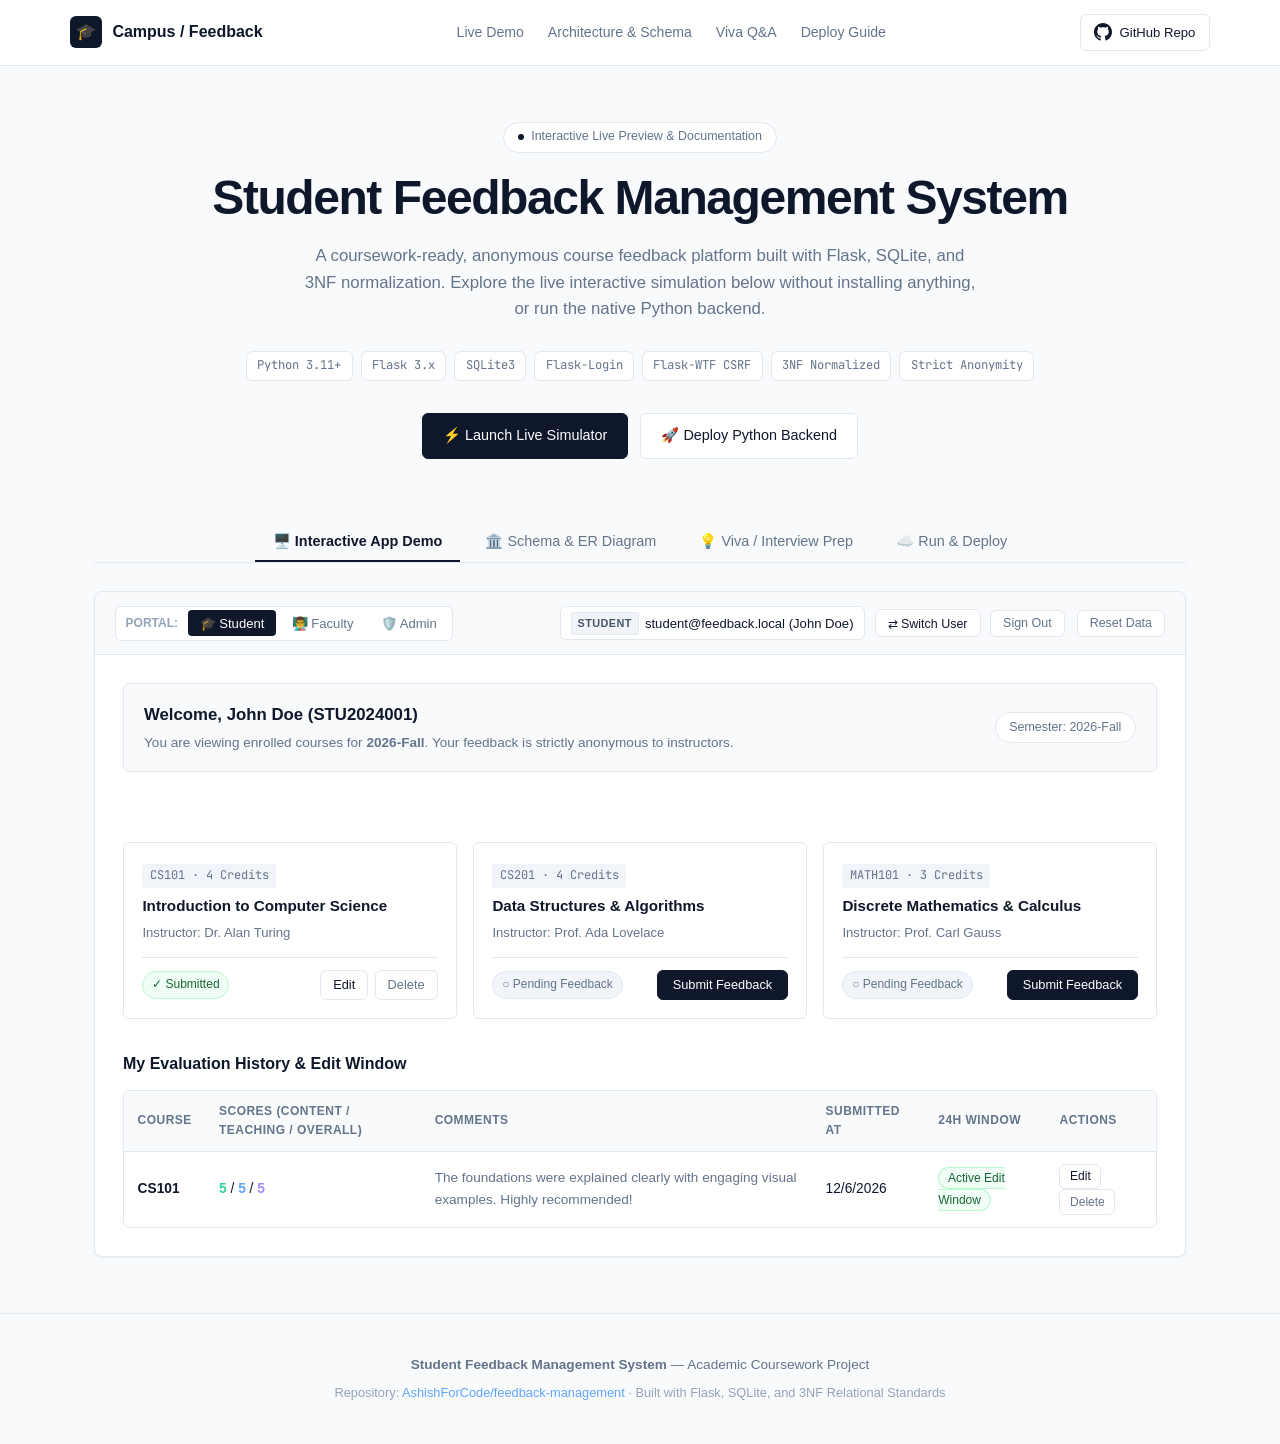
==== commit b4ce92ca: "style: switch to minimal clean color palette and refine login and register pages" ====
--- a/index.html
+++ b/index.html
@@ -10,26 +10,21 @@
   <link href="https://fonts.googleapis.com/css2?family=JetBrains+Mono:wght@400;500;600&family=Plus+Jakarta+Sans:wght@400;500;600;700;800&display=swap" rel="stylesheet">
   <style>
     :root {
-      --bg: #090d16;
-      --bg-card: rgba(17, 24, 39, 0.78);
-      --bg-card-hover: rgba(26, 36, 56, 0.85);
-      --border: rgba(255, 255, 255, 0.08);
-      --border-focus: rgba(16, 185, 129, 0.5);
-      --primary: #10b981;
-      --primary-glow: rgba(16, 185, 129, 0.25);
-      --primary-dark: #059669;
-      --accent: #6366f1;
-      --accent-glow: rgba(99, 102, 241, 0.25);
-      --cyan: #06b6d4;
-      --amber: #f59e0b;
-      --rose: #ef4444;
-      --text: #f9fafb;
-      --text-muted: #9ca3af;
-      --text-dim: #6b7280;
-      --radius: 14px;
-      --radius-sm: 8px;
-      --font-sans: 'Plus Jakarta Sans', system-ui, -apple-system, sans-serif;
-      --font-mono: 'JetBrains Mono', monospace;
+      --bg: #f8fafc;
+      --bg-card: #ffffff;
+      --bg-card-hover: #f1f5f9;
+      --border: #e2e8f0;
+      --border-focus: #0f172a;
+      --primary: #0f172a;
+      --primary-dark: #1e293b;
+      --accent: #475569;
+      --text: #0f172a;
+      --text-muted: #64748b;
+      --text-dim: #94a3b8;
+      --radius: 8px;
+      --radius-sm: 6px;
+      --font-sans: -apple-system, BlinkMacSystemFont, "Segoe UI", Roboto, "Helvetica Neue", Arial, sans-serif;
+      --font-mono: 'JetBrains Mono', ui-monospace, monospace;
     }
 
     * { box-sizing: border-box; margin: 0; padding: 0; }
@@ -37,21 +32,17 @@
 
     body {
       background-color: var(--bg);
-      background-image:
-        radial-gradient(at 0% 0%, rgba(16, 185, 129, 0.12) 0px, transparent 50%),
-        radial-gradient(at 100% 0%, rgba(99, 102, 241, 0.14) 0px, transparent 50%),
-        radial-gradient(at 50% 100%, rgba(6, 182, 212, 0.08) 0px, transparent 60%);
-      background-attachment: fixed;
       color: var(--text);
       font-family: var(--font-sans);
       line-height: 1.6;
       min-height: 100vh;
       overflow-x: hidden;
+      -webkit-font-smoothing: antialiased;
     }
 
     /* Container */
     .container {
-      max-width: 1200px;
+      max-width: 1140px;
       margin: 0 auto;
       padding: 0 1.5rem;
     }
@@ -61,37 +52,34 @@
       position: sticky;
       top: 0;
       z-index: 50;
-      backdrop-filter: blur(16px);
-      -webkit-backdrop-filter: blur(16px);
-      background: rgba(9, 13, 22, 0.82);
+      background: #ffffff;
       border-bottom: 1px solid var(--border);
     }
     .nav-inner {
       display: flex;
       justify-content: space-between;
       align-items: center;
-      padding: 0.9rem 0;
+      padding: 0.85rem 0;
     }
     .brand {
       display: flex;
       align-items: center;
-      gap: 0.75rem;
+      gap: 0.65rem;
       text-decoration: none;
       color: var(--text);
-      font-weight: 700;
-      font-size: 1.1rem;
+      font-weight: 600;
+      font-size: 1rem;
     }
     .brand-icon {
-      width: 38px;
-      height: 38px;
-      border-radius: 10px;
-      background: linear-gradient(135deg, var(--primary), var(--accent));
+      width: 32px;
+      height: 32px;
+      border-radius: 6px;
+      background: #0f172a;
       display: flex;
       align-items: center;
       justify-content: center;
       color: white;
-      font-size: 1.2rem;
-      box-shadow: 0 0 20px var(--primary-glow);
+      font-size: 1rem;
     }
     .nav-links {
       display: flex;
@@ -102,139 +90,129 @@
     .nav-link {
       color: var(--text-muted);
       text-decoration: none;
-      font-size: 0.92rem;
+      font-size: 0.88rem;
       font-weight: 500;
-      transition: color 0.2s ease;
+      transition: color 0.15s ease;
     }
     .nav-link:hover { color: var(--text); }
     .nav-btn {
-      background: linear-gradient(135deg, rgba(16, 185, 129, 0.2), rgba(99, 102, 241, 0.2));
-      border: 1px solid rgba(16, 185, 129, 0.4);
-      color: #34d399;
-      padding: 0.5rem 1rem;
+      background: #ffffff;
+      border: 1px solid var(--border);
+      color: var(--text);
+      padding: 0.45rem 0.85rem;
       border-radius: var(--radius-sm);
       text-decoration: none;
-      font-size: 0.88rem;
-      font-weight: 600;
+      font-size: 0.82rem;
+      font-weight: 500;
       display: inline-flex;
       align-items: center;
-      gap: 0.5rem;
-      transition: all 0.2s ease;
+      gap: 0.45rem;
+      transition: all 0.15s ease;
     }
     .nav-btn:hover {
-      background: var(--primary);
-      color: #052e16;
-      box-shadow: 0 0 20px var(--primary-glow);
-      border-color: var(--primary);
+      background: #f1f5f9;
+      border-color: #cbd5e1;
     }
 
     /* Hero */
     .hero {
-      padding: 4.5rem 0 3rem;
+      padding: 3.5rem 0 2rem;
       text-align: center;
     }
     .badge-pill {
       display: inline-flex;
       align-items: center;
-      gap: 0.5rem;
-      background: rgba(16, 185, 129, 0.1);
-      border: 1px solid rgba(16, 185, 129, 0.3);
-      padding: 0.35rem 0.9rem;
+      gap: 0.45rem;
+      background: #ffffff;
+      border: 1px solid var(--border);
+      padding: 0.3rem 0.85rem;
       border-radius: 9999px;
-      font-size: 0.82rem;
-      font-weight: 600;
-      color: #34d399;
-      margin-bottom: 1.25rem;
+      font-size: 0.78rem;
+      font-weight: 500;
+      color: var(--text-muted);
+      margin-bottom: 1rem;
     }
     .status-dot {
-      width: 8px;
-      height: 8px;
+      width: 6px;
+      height: 6px;
       border-radius: 50%;
-      background: var(--primary);
-      box-shadow: 0 0 8px var(--primary);
-      animation: pulse 2s infinite;
-    }
-    @keyframes pulse {
-      0%, 100% { opacity: 1; transform: scale(1); }
-      50% { opacity: 0.5; transform: scale(1.2); }
+      background: #0f172a;
     }
     .hero-title {
-      font-size: clamp(2.3rem, 5vw, 3.8rem);
-      font-weight: 800;
+      font-size: clamp(2rem, 4vw, 3rem);
+      font-weight: 700;
       letter-spacing: -0.03em;
-      line-height: 1.15;
-      margin-bottom: 1.25rem;
-      background: linear-gradient(135deg, #ffffff 40%, #9ca3af 100%);
-      -webkit-background-clip: text;
-      -webkit-text-fill-color: transparent;
+      line-height: 1.2;
+      margin-bottom: 1rem;
+      color: var(--text);
     }
     .hero-subtitle {
-      max-width: 740px;
-      margin: 0 auto 2rem;
-      color: var(--text-muted);
-      font-size: 1.12rem;
-      line-height: 1.7;
+      max-width: 680px;
+      margin: 0 auto 1.75rem;
+      color: var(--text-muted);
+      font-size: 1.05rem;
+      line-height: 1.6;
     }
     .hero-tags {
       display: flex;
       justify-content: center;
       flex-wrap: wrap;
-      gap: 0.6rem;
-      margin-bottom: 2.5rem;
+      gap: 0.5rem;
+      margin-bottom: 2rem;
     }
     .tag {
-      background: rgba(255, 255, 255, 0.04);
-      border: 1px solid var(--border);
-      padding: 0.3rem 0.8rem;
+      background: #ffffff;
+      border: 1px solid var(--border);
+      padding: 0.25rem 0.65rem;
       border-radius: var(--radius-sm);
       font-family: var(--font-mono);
-      font-size: 0.8rem;
-      color: #d1d5db;
+      font-size: 0.76rem;
+      color: var(--text-muted);
     }
     .hero-actions {
       display: flex;
       justify-content: center;
-      gap: 1rem;
+      gap: 0.75rem;
       flex-wrap: wrap;
     }
     .btn-primary {
-      background: linear-gradient(135deg, var(--primary), var(--primary-dark));
-      color: #022c22;
-      font-weight: 700;
-      padding: 0.85rem 1.6rem;
+      background: var(--primary);
+      color: #ffffff;
+      font-weight: 500;
+      padding: 0.65rem 1.25rem;
       border-radius: var(--radius-sm);
       text-decoration: none;
       display: inline-flex;
       align-items: center;
-      gap: 0.5rem;
-      box-shadow: 0 0 30px var(--primary-glow);
-      transition: all 0.2s ease;
-      border: none;
+      gap: 0.45rem;
+      transition: all 0.15s ease;
+      border: 1px solid var(--primary);
       cursor: pointer;
-      font-size: 0.95rem;
+      font-size: 0.9rem;
     }
     .btn-primary:hover {
-      transform: translateY(-2px);
-      box-shadow: 0 0 40px rgba(16, 185, 129, 0.4);
+      background: var(--primary-dark);
+      border-color: var(--primary-dark);
+      color: #ffffff;
     }
     .btn-secondary {
-      background: rgba(255, 255, 255, 0.05);
-      border: 1px solid var(--border);
-      color: var(--text);
-      font-weight: 600;
-      padding: 0.85rem 1.5rem;
+      background: #ffffff;
+      border: 1px solid var(--border);
+      color: var(--text);
+      font-weight: 500;
+      padding: 0.65rem 1.25rem;
       border-radius: var(--radius-sm);
       text-decoration: none;
       display: inline-flex;
       align-items: center;
-      gap: 0.5rem;
-      transition: all 0.2s ease;
+      gap: 0.45rem;
+      transition: all 0.15s ease;
       cursor: pointer;
-      font-size: 0.95rem;
+      font-size: 0.9rem;
     }
     .btn-secondary:hover {
-      background: rgba(255, 255, 255, 0.1);
-      border-color: rgba(255, 255, 255, 0.2);
+      background: #f1f5f9;
+      border-color: #cbd5e1;
     }
 
     /* Tabs Bar */
@@ -242,7 +220,7 @@
       display: flex;
       justify-content: center;
       border-bottom: 1px solid var(--border);
-      margin: 2.5rem 0 2rem;
+      margin: 2rem 0 1.75rem;
       gap: 0.5rem;
       flex-wrap: wrap;
     }
@@ -252,214 +230,256 @@
       border-bottom: 2px solid transparent;
       color: var(--text-muted);
       font-family: var(--font-sans);
-      font-weight: 600;
-      font-size: 0.95rem;
-      padding: 0.8rem 1.4rem;
+      font-weight: 500;
+      font-size: 0.9rem;
+      padding: 0.65rem 1.1rem;
       cursor: pointer;
       display: inline-flex;
       align-items: center;
-      gap: 0.5rem;
-      transition: all 0.2s ease;
+      gap: 0.45rem;
+      transition: all 0.15s ease;
     }
     .tab-btn:hover { color: var(--text); }
     .tab-btn.active {
-      color: var(--primary);
-      border-bottom-color: var(--primary);
+      color: var(--text);
+      font-weight: 600;
+      border-bottom-color: var(--text);
     }
 
     /* Main Simulator Container */
     .simulator-box {
       background: var(--bg-card);
-      backdrop-filter: blur(20px);
-      -webkit-backdrop-filter: blur(20px);
       border: 1px solid var(--border);
       border-radius: var(--radius);
-      box-shadow: 0 25px 50px -12px rgba(0, 0, 0, 0.6);
+      box-shadow: 0 1px 3px 0 rgba(0, 0, 0, 0.05);
       overflow: hidden;
       margin-bottom: 3.5rem;
     }
-
     .sim-header {
-      background: rgba(13, 19, 33, 0.9);
+      background: #f8fafc;
       border-bottom: 1px solid var(--border);
-      padding: 1rem 1.5rem;
+      padding: 0.85rem 1.25rem;
       display: flex;
       justify-content: space-between;
       align-items: center;
       flex-wrap: wrap;
-      gap: 1rem;
+      gap: 0.75rem;
     }
     .role-switcher {
       display: flex;
       align-items: center;
-      background: rgba(0, 0, 0, 0.35);
+      background: #ffffff;
       border: 1px solid var(--border);
       border-radius: var(--radius-sm);
-      padding: 0.25rem;
-      gap: 0.25rem;
+      padding: 0.2rem;
+      gap: 0.2rem;
     }
     .role-btn {
       background: transparent;
       border: none;
       color: var(--text-muted);
-      padding: 0.45rem 0.9rem;
-      border-radius: 6px;
-      font-size: 0.85rem;
-      font-weight: 600;
+      padding: 0.35rem 0.75rem;
+      border-radius: 4px;
+      font-size: 0.82rem;
+      font-weight: 500;
       cursor: pointer;
       display: inline-flex;
       align-items: center;
-      gap: 0.4rem;
-      transition: all 0.2s ease;
+      gap: 0.35rem;
+      transition: all 0.15s ease;
     }
     .role-btn.active {
       background: var(--primary);
-      color: #032e1f;
-      box-shadow: 0 2px 10px var(--primary-glow);
-    }
-    .role-btn:hover:not(.active) { color: var(--text); background: rgba(255, 255, 255, 0.05); }
+      color: #ffffff;
+    }
+    .role-btn:hover:not(.active) { color: var(--text); background: #f1f5f9; }
 
     .sim-meta {
       display: flex;
       align-items: center;
-      gap: 1rem;
+      gap: 0.75rem;
+      flex-wrap: wrap;
     }
     .sim-user-tag {
-      font-family: var(--font-mono);
       font-size: 0.82rem;
-      color: #93c5fd;
-      background: rgba(59, 130, 246, 0.1);
-      border: 1px solid rgba(59, 130, 246, 0.25);
+      color: var(--text);
+      background: #ffffff;
+      border: 1px solid var(--border);
       padding: 0.3rem 0.65rem;
-      border-radius: 6px;
+      border-radius: var(--radius-sm);
+      display: inline-flex;
+      align-items: center;
+      gap: 0.4rem;
     }
     .btn-reset {
-      background: rgba(239, 68, 68, 0.1);
-      border: 1px solid rgba(239, 68, 68, 0.3);
-      color: #f87171;
-      padding: 0.4rem 0.8rem;
-      border-radius: 6px;
-      font-size: 0.8rem;
+      background: #ffffff;
+      border: 1px solid var(--border);
+      color: #64748b;
+      padding: 0.35rem 0.75rem;
+      border-radius: var(--radius-sm);
+      font-size: 0.78rem;
+      font-weight: 500;
+      cursor: pointer;
+      transition: all 0.15s ease;
+    }
+    .btn-reset:hover {
+      background: #f1f5f9;
+      color: var(--text);
+    }
+    .btn-signout {
+      background: #ffffff;
+      border: 1px solid var(--border);
+      color: var(--text-muted);
+      padding: 0.35rem 0.75rem;
+      border-radius: var(--radius-sm);
+      font-size: 0.78rem;
+      font-weight: 500;
+      cursor: pointer;
+      display: inline-flex;
+      align-items: center;
+      gap: 0.35rem;
+      transition: all 0.15s ease;
+    }
+    .btn-signout:hover {
+      background: #fef2f2;
+      border-color: #fecaca;
+      color: #dc2626;
+    }
+    .btn-auth-switch {
+      background: #ffffff;
+      border: 1px solid var(--border);
+      color: var(--text);
+      padding: 0.35rem 0.75rem;
+      border-radius: var(--radius-sm);
+      font-size: 0.78rem;
+      font-weight: 500;
+      cursor: pointer;
+      display: inline-flex;
+      align-items: center;
+      gap: 0.35rem;
+      transition: all 0.15s ease;
+    }
+    .btn-auth-switch:hover {
+      background: #f1f5f9;
+      border-color: #cbd5e1;
+    }
+    .role-badge-pill {
+      font-size: 0.68rem;
       font-weight: 600;
-      cursor: pointer;
-      transition: all 0.2s ease;
-    }
-    .btn-reset:hover {
-      background: var(--rose);
-      color: white;
+      text-transform: uppercase;
+      padding: 0.1rem 0.35rem;
+      border-radius: 3px;
+      letter-spacing: 0.04em;
+      background: #f1f5f9;
+      color: #475569;
+      border: 1px solid #e2e8f0;
     }
 
     .sim-body {
-      padding: 2rem;
-    }
-
-    /* Student View */
+      padding: 1.75rem;
+    }
     .view-container { display: none; }
-    .view-container.active { display: block; animation: fadeIn 0.25s ease; }
-    @keyframes fadeIn { from { opacity: 0; transform: translateY(6px); } to { opacity: 1; transform: translateY(0); } }
+    .view-container.active { display: block; animation: fadeIn 0.2s ease; }
+    @keyframes fadeIn { from { opacity: 0; } to { opacity: 1; } }
 
     .banner-card {
-      background: linear-gradient(135deg, rgba(16, 185, 129, 0.08), rgba(99, 102, 241, 0.08));
-      border: 1px solid rgba(16, 185, 129, 0.2);
+      background: #f8fafc;
+      border: 1px solid var(--border);
       border-radius: var(--radius-sm);
-      padding: 1.25rem;
-      margin-bottom: 2rem;
+      padding: 1.1rem 1.25rem;
+      margin-bottom: 1.75rem;
       display: flex;
       justify-content: space-between;
       align-items: center;
       flex-wrap: wrap;
-      gap: 1rem;
-    }
-    .banner-card h3 { font-size: 1.15rem; color: #fff; margin-bottom: 0.25rem; }
-    .banner-card p { font-size: 0.88rem; color: var(--text-muted); }
+      gap: 0.75rem;
+    }
+    .banner-card h3 { font-size: 1.05rem; font-weight: 600; color: var(--text); margin-bottom: 0.2rem; }
+    .banner-card p { font-size: 0.85rem; color: var(--text-muted); margin: 0; }
 
     .grid-courses {
       display: grid;
-      grid-template-columns: repeat(auto-fit, minmax(320px, 1fr));
-      gap: 1.25rem;
-      margin-bottom: 2.5rem;
+      grid-template-columns: repeat(auto-fit, minmax(300px, 1fr));
+      gap: 1rem;
+      margin-bottom: 2rem;
     }
     .course-card {
-      background: rgba(13, 20, 36, 0.7);
+      background: #ffffff;
       border: 1px solid var(--border);
       border-radius: var(--radius-sm);
-      padding: 1.25rem;
-      transition: all 0.25s ease;
+      padding: 1.15rem;
+      transition: border-color 0.15s ease;
       display: flex;
       flex-direction: column;
       justify-content: space-between;
     }
     .course-card:hover {
-      border-color: rgba(16, 185, 129, 0.35);
-      transform: translateY(-2px);
-      box-shadow: 0 10px 25px -5px rgba(0, 0, 0, 0.5);
+      border-color: #94a3b8;
     }
     .course-code {
       font-family: var(--font-mono);
-      font-size: 0.78rem;
-      background: rgba(16, 185, 129, 0.15);
-      color: #34d399;
-      padding: 0.2rem 0.5rem;
-      border-radius: 4px;
+      font-size: 0.75rem;
+      background: #f1f5f9;
+      color: var(--text-muted);
+      padding: 0.15rem 0.45rem;
+      border-radius: 3px;
       display: inline-block;
-      margin-bottom: 0.5rem;
+      margin-bottom: 0.4rem;
     }
     .course-title {
-      font-size: 1.05rem;
-      font-weight: 700;
-      color: #fff;
-      margin-bottom: 0.3rem;
+      font-size: 0.95rem;
+      font-weight: 600;
+      color: var(--text);
+      margin-bottom: 0.25rem;
     }
     .course-faculty {
-      font-size: 0.85rem;
-      color: var(--text-muted);
-      margin-bottom: 1rem;
+      font-size: 0.82rem;
+      color: var(--text-muted);
+      margin-bottom: 0.85rem;
     }
     .course-footer {
       display: flex;
       justify-content: space-between;
       align-items: center;
-      padding-top: 0.8rem;
+      padding-top: 0.75rem;
       border-top: 1px solid var(--border);
     }
     .status-badge {
-      font-size: 0.78rem;
-      font-weight: 600;
-      padding: 0.25rem 0.6rem;
+      font-size: 0.75rem;
+      font-weight: 500;
+      padding: 0.2rem 0.55rem;
       border-radius: 9999px;
-    }
-    .status-badge.pending {
-      background: rgba(245, 158, 11, 0.15);
-      color: #fbbf24;
-      border: 1px solid rgba(245, 158, 11, 0.3);
+      background: #f1f5f9;
+      color: var(--text-muted);
+      border: 1px solid var(--border);
     }
     .status-badge.submitted {
-      background: rgba(16, 185, 129, 0.15);
-      color: #34d399;
-      border: 1px solid rgba(16, 185, 129, 0.3);
+      background: #f0fdf4;
+      color: #166534;
+      border-color: #bbf7d0;
     }
 
     /* Modal Form / Feedback Submissions */
     .modal-overlay {
       position: fixed;
       inset: 0;
-      background: rgba(0, 0, 0, 0.75);
-      backdrop-filter: blur(8px);
+      background: rgba(15, 23, 42, 0.45);
+      backdrop-filter: blur(4px);
       display: none;
       align-items: center;
       justify-content: center;
       z-index: 100;
       padding: 1rem;
     }
-    .modal-overlay.active { display: flex; animation: fadeIn 0.2s ease; }
+    .modal-overlay.active { display: flex; animation: fadeIn 0.15s ease; }
     .modal-card {
-      background: #0d1527;
-      border: 1px solid rgba(255, 255, 255, 0.12);
+      background: #ffffff;
+      border: 1px solid var(--border);
       border-radius: var(--radius);
       width: 100%;
-      max-width: 600px;
-      padding: 1.8rem;
-      box-shadow: 0 25px 60px rgba(0, 0, 0, 0.8);
+      max-width: 540px;
+      padding: 1.75rem;
+      box-shadow: 0 10px 25px -5px rgba(0, 0, 0, 0.1);
       max-height: 90vh;
       overflow-y: auto;
     }
@@ -469,167 +489,160 @@
       align-items: flex-start;
       margin-bottom: 1.25rem;
       border-bottom: 1px solid var(--border);
-      padding-bottom: 1rem;
-    }
-    .modal-header h3 { font-size: 1.25rem; font-weight: 700; color: #fff; }
+      padding-bottom: 0.85rem;
+    }
+    .modal-header h3 { font-size: 1.15rem; font-weight: 600; color: var(--text); }
     .btn-close {
       background: transparent;
       border: none;
       color: var(--text-muted);
-      font-size: 1.4rem;
+      font-size: 1.3rem;
       cursor: pointer;
       line-height: 1;
     }
-    .btn-close:hover { color: #fff; }
+    .btn-close:hover { color: var(--text); }
 
     .form-group {
-      margin-bottom: 1.25rem;
+      margin-bottom: 1.1rem;
     }
     .form-label {
       display: block;
-      font-size: 0.88rem;
-      font-weight: 600;
-      margin-bottom: 0.4rem;
-      color: #e5e7eb;
+      font-size: 0.85rem;
+      font-weight: 500;
+      margin-bottom: 0.35rem;
+      color: var(--text);
     }
     .rating-row {
       display: flex;
-      gap: 0.6rem;
-      margin-top: 0.35rem;
+      gap: 0.5rem;
+      margin-top: 0.3rem;
     }
     .rating-opt {
       flex: 1;
       text-align: center;
-      background: rgba(255, 255, 255, 0.04);
-      border: 1px solid var(--border);
-      padding: 0.6rem;
+      background: #ffffff;
+      border: 1px solid var(--border);
+      padding: 0.5rem;
       border-radius: var(--radius-sm);
       cursor: pointer;
-      font-weight: 700;
-      font-size: 0.95rem;
-      transition: all 0.2s ease;
+      font-weight: 600;
+      font-size: 0.9rem;
+      transition: all 0.15s ease;
       color: var(--text-muted);
     }
     .rating-opt:hover {
-      border-color: rgba(16, 185, 129, 0.4);
-      color: #fff;
+      border-color: #94a3b8;
+      color: var(--text);
     }
     .rating-opt.selected {
-      background: var(--primary);
-      border-color: var(--primary);
-      color: #032e1f;
-      box-shadow: 0 0 15px var(--primary-glow);
+      background: #0f172a;
+      border-color: #0f172a;
+      color: #ffffff;
     }
     .form-textarea {
       width: 100%;
-      background: rgba(0, 0, 0, 0.3);
+      background: #ffffff;
       border: 1px solid var(--border);
       border-radius: var(--radius-sm);
       color: var(--text);
-      padding: 0.8rem;
+      padding: 0.75rem;
       font-family: inherit;
-      font-size: 0.9rem;
+      font-size: 0.88rem;
       resize: vertical;
-      min-height: 90px;
+      min-height: 80px;
     }
     .form-textarea:focus {
       outline: none;
       border-color: var(--primary);
-      box-shadow: 0 0 15px var(--primary-glow);
+      box-shadow: 0 0 0 3px rgba(15, 23, 42, 0.08);
     }
     .anonymity-note {
       display: flex;
       align-items: center;
-      gap: 0.6rem;
-      background: rgba(6, 182, 212, 0.08);
-      border: 1px solid rgba(6, 182, 212, 0.2);
+      gap: 0.5rem;
+      background: #f8fafc;
+      border: 1px solid var(--border);
       border-radius: var(--radius-sm);
-      padding: 0.75rem;
+      padding: 0.65rem 0.85rem;
       font-size: 0.8rem;
-      color: #67e8f9;
-      margin-bottom: 1.25rem;
+      color: var(--text-muted);
+      margin-bottom: 1.1rem;
     }
 
     /* History table */
     .history-section h4 {
-      font-size: 1.1rem;
-      margin-bottom: 1rem;
-      color: #fff;
+      font-size: 1rem;
+      font-weight: 600;
+      margin-bottom: 0.85rem;
+      color: var(--text);
     }
     .table-wrap {
       overflow-x: auto;
       border: 1px solid var(--border);
       border-radius: var(--radius-sm);
+      background: #ffffff;
     }
     table {
       width: 100%;
       border-collapse: collapse;
-      font-size: 0.88rem;
+      font-size: 0.86rem;
       text-align: left;
     }
     th {
-      background: rgba(0, 0, 0, 0.4);
-      padding: 0.8rem 1rem;
+      background: #f8fafc;
+      padding: 0.65rem 0.85rem;
       color: var(--text-muted);
       font-weight: 600;
-      font-size: 0.8rem;
+      font-size: 0.75rem;
       text-transform: uppercase;
-      letter-spacing: 0.05em;
+      letter-spacing: 0.04em;
       border-bottom: 1px solid var(--border);
     }
     td {
-      padding: 0.85rem 1rem;
-      border-bottom: 1px solid rgba(255, 255, 255, 0.04);
-      color: #e5e7eb;
+      padding: 0.75rem 0.85rem;
+      border-bottom: 1px solid var(--border);
+      color: var(--text);
     }
     tr:last-child td { border-bottom: none; }
-    tr:hover td { background: rgba(255, 255, 255, 0.02); }
+    tr:hover td { background: #f8fafc; }
 
     /* Faculty View */
     .stats-row {
       display: grid;
-      grid-template-columns: repeat(auto-fit, minmax(220px, 1fr));
-      gap: 1.2rem;
-      margin-bottom: 2rem;
+      grid-template-columns: repeat(auto-fit, minmax(200px, 1fr));
+      gap: 1rem;
+      margin-bottom: 1.75rem;
     }
     .stat-card {
-      background: rgba(13, 20, 36, 0.7);
+      background: #ffffff;
       border: 1px solid var(--border);
       border-radius: var(--radius-sm);
-      padding: 1.25rem;
-      position: relative;
-      overflow: hidden;
-    }
-    .stat-card::before {
-      content: '';
-      position: absolute;
-      top: 0; left: 0; right: 0;
-      height: 3px;
-      background: linear-gradient(90deg, var(--primary), var(--accent));
+      padding: 1.1rem;
     }
     .stat-label {
-      font-size: 0.8rem;
+      font-size: 0.75rem;
       color: var(--text-muted);
       text-transform: uppercase;
-      letter-spacing: 0.05em;
-      margin-bottom: 0.4rem;
+      letter-spacing: 0.04em;
+      font-weight: 600;
+      margin-bottom: 0.35rem;
     }
     .stat-val {
-      font-size: 2rem;
-      font-weight: 800;
-      color: #fff;
+      font-size: 1.75rem;
+      font-weight: 700;
+      color: var(--text);
       display: flex;
       align-items: baseline;
-      gap: 0.4rem;
-    }
-    .stat-val small { font-size: 0.9rem; color: var(--text-dim); font-weight: 500; }
+      gap: 0.35rem;
+    }
+    .stat-val small { font-size: 0.85rem; color: var(--text-dim); font-weight: 400; }
 
     .comment-card {
-      background: rgba(13, 20, 36, 0.6);
-      border-left: 3px solid var(--primary);
+      background: #ffffff;
+      border-left: 3px solid #cbd5e1;
       border-radius: 0 var(--radius-sm) var(--radius-sm) 0;
-      padding: 1rem 1.25rem;
-      margin-bottom: 1rem;
+      padding: 0.85rem 1rem;
+      margin-bottom: 0.75rem;
       border-top: 1px solid var(--border);
       border-right: 1px solid var(--border);
       border-bottom: 1px solid var(--border);
@@ -637,14 +650,13 @@
     .comment-meta {
       display: flex;
       justify-content: space-between;
-      font-size: 0.78rem;
-      color: var(--text-muted);
-      margin-bottom: 0.5rem;
+      font-size: 0.75rem;
+      color: var(--text-muted);
+      margin-bottom: 0.35rem;
     }
     .comment-text {
-      font-size: 0.92rem;
-      color: #e5e7eb;
-      font-style: italic;
+      font-size: 0.88rem;
+      color: var(--text);
     }
 
     /* Admin View */
@@ -652,47 +664,44 @@
       display: flex;
       justify-content: space-between;
       align-items: center;
-      margin-bottom: 1.5rem;
+      margin-bottom: 1.25rem;
       flex-wrap: wrap;
-      gap: 1rem;
+      gap: 0.75rem;
     }
 
     /* Architecture Section */
     .arch-grid {
       display: grid;
-      grid-template-columns: repeat(auto-fit, minmax(320px, 1fr));
-      gap: 1.5rem;
-      margin-bottom: 3rem;
+      grid-template-columns: repeat(auto-fit, minmax(300px, 1fr));
+      gap: 1.25rem;
+      margin-bottom: 2.5rem;
     }
     .arch-card {
-      background: var(--bg-card);
+      background: #ffffff;
       border: 1px solid var(--border);
       border-radius: var(--radius);
-      padding: 1.5rem;
+      padding: 1.35rem;
     }
     .arch-card h4 {
-      font-size: 1.15rem;
-      font-weight: 700;
-      color: #fff;
-      margin-bottom: 0.75rem;
-      display: flex;
-      align-items: center;
-      gap: 0.5rem;
+      font-size: 1.05rem;
+      font-weight: 600;
+      color: var(--text);
+      margin-bottom: 0.5rem;
     }
     .arch-card p {
-      font-size: 0.9rem;
-      color: var(--text-muted);
-      margin-bottom: 1rem;
-      line-height: 1.6;
+      font-size: 0.86rem;
+      color: var(--text-muted);
+      margin-bottom: 0.85rem;
+      line-height: 1.5;
     }
     .code-block {
-      background: rgba(0, 0, 0, 0.5);
-      border: 1px solid rgba(255, 255, 255, 0.06);
+      background: #f8fafc;
+      border: 1px solid var(--border);
       border-radius: var(--radius-sm);
-      padding: 1rem;
+      padding: 0.85rem;
       font-family: var(--font-mono);
-      font-size: 0.8rem;
-      color: #a7f3d0;
+      font-size: 0.78rem;
+      color: var(--text);
       overflow-x: auto;
       white-space: pre;
     }
@@ -700,273 +709,210 @@
     /* Viva Q&A Accordion */
     .viva-list {
       display: grid;
-      gap: 0.8rem;
-      margin-bottom: 3rem;
+      gap: 0.65rem;
+      margin-bottom: 2.5rem;
     }
     .viva-item {
-      background: var(--bg-card);
+      background: #ffffff;
       border: 1px solid var(--border);
       border-radius: var(--radius-sm);
       overflow: hidden;
-      transition: all 0.2s ease;
     }
     .viva-question {
-      padding: 1rem 1.25rem;
+      padding: 0.85rem 1.15rem;
       display: flex;
       justify-content: space-between;
       align-items: center;
-      font-weight: 600;
-      color: #fff;
+      font-weight: 500;
+      font-size: 0.92rem;
+      color: var(--text);
       cursor: pointer;
       user-select: none;
     }
-    .viva-question:hover { background: rgba(255, 255, 255, 0.02); }
+    .viva-question:hover { background: #f8fafc; }
     .viva-answer {
       display: none;
-      padding: 0 1.25rem 1.25rem;
-      font-size: 0.92rem;
+      padding: 0 1.15rem 1.15rem;
+      font-size: 0.88rem;
       color: var(--text-muted);
       line-height: 1.6;
-      border-top: 1px solid rgba(255, 255, 255, 0.04);
-      padding-top: 1rem;
+      border-top: 1px solid var(--border);
+      padding-top: 0.85rem;
     }
     .viva-item.open .viva-answer { display: block; }
-    .viva-item.open .viva-question { color: var(--primary); }
-
-    /* Toast notification */
+    .viva-item.open .viva-question { font-weight: 600; }
+
+    /* Minimal Toast */
     .toast-box {
       position: fixed;
       bottom: 2rem;
       right: 2rem;
-      background: #064e3b;
-      border: 1px solid #10b981;
-      color: #ecfdf5;
-      padding: 0.9rem 1.4rem;
+      background: #0f172a;
+      border: 1px solid #0f172a;
+      color: #ffffff;
+      padding: 0.75rem 1.25rem;
       border-radius: var(--radius-sm);
-      box-shadow: 0 15px 30px rgba(0, 0, 0, 0.5);
-      font-size: 0.9rem;
-      font-weight: 600;
+      font-size: 0.86rem;
+      font-weight: 500;
       z-index: 1000;
       display: none;
       align-items: center;
-      gap: 0.6rem;
-      animation: slideUp 0.3s ease;
-    }
-    @keyframes slideUp { from { transform: translateY(20px); opacity: 0; } to { transform: translateY(0); opacity: 1; } }
+      gap: 0.5rem;
+      box-shadow: 0 4px 12px rgba(0, 0, 0, 0.1);
+    }
 
     /* Footer */
     footer {
       border-top: 1px solid var(--border);
-      padding: 3rem 0;
+      padding: 2.5rem 0;
       text-align: center;
-      color: var(--text-dim);
+      color: var(--text-muted);
+      font-size: 0.85rem;
+    }
+
+    /* Minimal Auth Portal in Simulator */
+    .auth-portal-card {
+      max-width: 440px;
+      margin: 1rem auto 1.5rem;
+      background: #ffffff;
+      border: 1px solid var(--border);
+      border-radius: var(--radius);
+      padding: 1.75rem;
+      box-shadow: 0 1px 3px 0 rgba(0, 0, 0, 0.04);
+    }
+    .auth-portal-header {
+      text-align: center;
+      margin-bottom: 1.25rem;
+    }
+    .auth-portal-header h3 {
+      font-size: 1.25rem;
+      font-weight: 700;
+      color: var(--text);
+      margin-bottom: 0.25rem;
+    }
+    .auth-portal-header p {
+      font-size: 0.85rem;
+      color: var(--text-muted);
+    }
+    .demo-quick-bar {
+      background: #f8fafc;
+      border: 1px solid var(--border);
+      border-radius: var(--radius-sm);
+      padding: 0.75rem;
+      margin-bottom: 1.25rem;
+    }
+    .demo-quick-title {
+      font-size: 0.72rem;
+      font-weight: 600;
+      color: var(--text-muted);
+      text-transform: uppercase;
+      letter-spacing: 0.04em;
+      margin-bottom: 0.45rem;
+      display: flex;
+      align-items: center;
+      gap: 0.35rem;
+    }
+    .demo-quick-chips {
+      display: flex;
+      flex-wrap: wrap;
+      gap: 0.35rem;
+      margin-bottom: 0.3rem;
+    }
+    .demo-quick-chip {
+      background: #ffffff;
+      border: 1px solid var(--border);
+      color: var(--text);
+      font-size: 0.78rem;
+      padding: 0.3rem 0.6rem;
+      border-radius: 4px;
+      cursor: pointer;
+      display: inline-flex;
+      align-items: center;
+      gap: 0.35rem;
+      transition: all 0.15s ease;
+      font-weight: 500;
+    }
+    .demo-quick-chip:hover {
+      background: #f1f5f9;
+      border-color: #cbd5e1;
+    }
+    .auth-tabs-toggle {
+      display: flex;
+      border-bottom: 1px solid var(--border);
+      margin-bottom: 1.15rem;
+      gap: 0.5rem;
+    }
+    .auth-tab-item {
+      background: transparent;
+      border: none;
+      border-bottom: 2px solid transparent;
+      color: var(--text-muted);
+      font-family: var(--font-sans);
       font-size: 0.88rem;
+      font-weight: 500;
+      padding: 0.5rem 0.85rem;
+      cursor: pointer;
+      transition: all 0.15s ease;
+    }
+    .auth-tab-item.active {
+      color: var(--text);
+      font-weight: 600;
+      border-bottom-color: var(--text);
+    }
+    .auth-input-group {
+      position: relative;
+      display: flex;
+      align-items: center;
+    }
+    .auth-input-group input {
+      width: 100%;
+      background: #ffffff;
+      border: 1px solid var(--border);
+      border-radius: var(--radius-sm);
+      color: var(--text);
+      padding: 0.55rem 2.5rem 0.55rem 0.75rem;
+      font-family: inherit;
+      font-size: 0.88rem;
+      transition: border-color 0.15s ease;
+    }
+    .auth-input-group input:focus {
+      outline: none;
+      border-color: var(--primary);
+      box-shadow: 0 0 0 3px rgba(15, 23, 42, 0.08);
+    }
+    .auth-input-group .auth-toggle-pw {
+      position: absolute;
+      right: 0.6rem;
+      background: transparent;
+      border: none;
+      color: var(--text-muted);
+      cursor: pointer;
+      font-size: 0.95rem;
+      padding: 0.2rem;
+    }
+    .auth-input-group .auth-toggle-pw:hover {
+      color: var(--text);
+    }
+    .auth-alert-box {
+      background: #fef2f2;
+      border: 1px solid #fecaca;
+      color: #991b1b;
+      padding: 0.65rem 0.85rem;
+      border-radius: var(--radius-sm);
+      font-size: 0.82rem;
+      margin-bottom: 0.85rem;
+      display: none;
     }
 
     @media (max-width: 768px) {
-      .hero-title { font-size: 2.2rem; }
-      .sim-body { padding: 1.25rem; }
+      .hero-title { font-size: 1.8rem; }
+      .sim-body { padding: 1.1rem; }
       .nav-links { display: none; }
       .rating-row { flex-wrap: wrap; }
       .rating-opt { min-width: 45px; }
       .sim-meta { width: 100%; justify-content: flex-start; }
       .auth-portal-card { padding: 1.25rem; }
     }
-
-    /* Auth Portal & Simulation Components */
-    .auth-portal-card {
-      max-width: 520px;
-      margin: 1rem auto 2rem;
-      background: rgba(13, 21, 38, 0.95);
-      border: 1px solid rgba(16, 185, 129, 0.28);
-      border-radius: var(--radius);
-      padding: 2.2rem;
-      box-shadow: 0 25px 50px -10px rgba(0, 0, 0, 0.75), 0 0 35px rgba(16, 185, 129, 0.1);
-      position: relative;
-      overflow: hidden;
-    }
-    .auth-portal-card::before {
-      content: '';
-      position: absolute;
-      top: 0; left: 0; right: 0;
-      height: 3px;
-      background: linear-gradient(90deg, var(--primary), var(--accent), var(--cyan));
-    }
-    .auth-portal-header {
-      text-align: center;
-      margin-bottom: 1.5rem;
-    }
-    .auth-portal-header h3 {
-      font-size: 1.45rem;
-      font-weight: 800;
-      color: #fff;
-      margin-bottom: 0.35rem;
-    }
-    .auth-portal-header p {
-      font-size: 0.88rem;
-      color: var(--text-muted);
-    }
-    .demo-quick-bar {
-      background: rgba(0, 0, 0, 0.35);
-      border: 1px dashed rgba(16, 185, 129, 0.35);
-      border-radius: var(--radius-sm);
-      padding: 0.9rem;
-      margin-bottom: 1.5rem;
-    }
-    .demo-quick-title {
-      font-size: 0.76rem;
-      font-weight: 700;
-      color: #34d399;
-      text-transform: uppercase;
-      letter-spacing: 0.06em;
-      margin-bottom: 0.6rem;
-      display: flex;
-      align-items: center;
-      gap: 0.4rem;
-    }
-    .demo-quick-chips {
-      display: flex;
-      flex-wrap: wrap;
-      gap: 0.5rem;
-      margin-bottom: 0.35rem;
-    }
-    .demo-quick-chip {
-      background: rgba(255, 255, 255, 0.05);
-      border: 1px solid var(--border);
-      color: #e5e7eb;
-      font-size: 0.82rem;
-      padding: 0.4rem 0.75rem;
-      border-radius: 6px;
-      cursor: pointer;
-      display: inline-flex;
-      align-items: center;
-      gap: 0.4rem;
-      transition: all 0.2s ease;
-      font-weight: 600;
-    }
-    .demo-quick-chip:hover {
-      background: rgba(16, 185, 129, 0.15);
-      border-color: var(--primary);
-      color: #fff;
-      transform: translateY(-1px);
-    }
-    .auth-tabs-toggle {
-      display: flex;
-      border-bottom: 1px solid var(--border);
-      margin-bottom: 1.25rem;
-      gap: 0.5rem;
-    }
-    .auth-tab-item {
-      background: transparent;
-      border: none;
-      border-bottom: 2px solid transparent;
-      color: var(--text-muted);
-      font-family: var(--font-sans);
-      font-size: 0.92rem;
-      font-weight: 600;
-      padding: 0.6rem 1rem;
-      cursor: pointer;
-      transition: all 0.2s ease;
-    }
-    .auth-tab-item.active {
-      color: var(--primary);
-      border-bottom-color: var(--primary);
-    }
-    .auth-input-group {
-      position: relative;
-      display: flex;
-      align-items: center;
-    }
-    .auth-input-group input {
-      width: 100%;
-      background: rgba(0, 0, 0, 0.35);
-      border: 1px solid var(--border);
-      border-radius: var(--radius-sm);
-      color: #fff;
-      padding: 0.75rem 2.6rem 0.75rem 0.85rem;
-      font-family: inherit;
-      font-size: 0.9rem;
-      transition: all 0.2s ease;
-    }
-    .auth-input-group input:focus {
-      outline: none;
-      border-color: var(--primary);
-      box-shadow: 0 0 15px var(--primary-glow);
-    }
-    .auth-input-group .auth-toggle-pw {
-      position: absolute;
-      right: 0.75rem;
-      background: transparent;
-      border: none;
-      color: var(--text-muted);
-      cursor: pointer;
-      font-size: 1.05rem;
-      padding: 0.2rem;
-      display: flex;
-      align-items: center;
-      justify-content: center;
-    }
-    .auth-input-group .auth-toggle-pw:hover {
-      color: #fff;
-    }
-    .auth-alert-box {
-      background: rgba(239, 68, 68, 0.12);
-      border: 1px solid rgba(239, 68, 68, 0.3);
-      color: #fca5a5;
-      padding: 0.75rem;
-      border-radius: var(--radius-sm);
-      font-size: 0.84rem;
-      margin-bottom: 1rem;
-      display: none;
-    }
-    .btn-signout {
-      background: rgba(239, 68, 68, 0.12);
-      border: 1px solid rgba(239, 68, 68, 0.35);
-      color: #fca5a5;
-      padding: 0.38rem 0.75rem;
-      border-radius: 6px;
-      font-size: 0.8rem;
-      font-weight: 600;
-      cursor: pointer;
-      display: inline-flex;
-      align-items: center;
-      gap: 0.35rem;
-      transition: all 0.2s ease;
-    }
-    .btn-signout:hover {
-      background: var(--rose);
-      color: white;
-      border-color: var(--rose);
-    }
-    .btn-auth-switch {
-      background: rgba(99, 102, 241, 0.15);
-      border: 1px solid rgba(99, 102, 241, 0.35);
-      color: #a5b4fc;
-      padding: 0.38rem 0.75rem;
-      border-radius: 6px;
-      font-size: 0.8rem;
-      font-weight: 600;
-      cursor: pointer;
-      display: inline-flex;
-      align-items: center;
-      gap: 0.35rem;
-      transition: all 0.2s ease;
-    }
-    .btn-auth-switch:hover {
-      background: var(--accent);
-      color: white;
-    }
-    .role-badge-pill {
-      font-size: 0.72rem;
-      font-weight: 700;
-      text-transform: uppercase;
-      padding: 0.15rem 0.45rem;
-      border-radius: 4px;
-      letter-spacing: 0.04em;
-    }
-    .role-badge-student { background: rgba(59, 130, 246, 0.2); color: #93c5fd; border: 1px solid rgba(59, 130, 246, 0.3); }
-    .role-badge-faculty { background: rgba(168, 85, 247, 0.2); color: #d8b4fe; border: 1px solid rgba(168, 85, 247, 0.3); }
-    .role-badge-admin { background: rgba(245, 158, 11, 0.2); color: #fde68a; border: 1px solid rgba(245, 158, 11, 0.3); }
   </style>
 </head>
 <body>
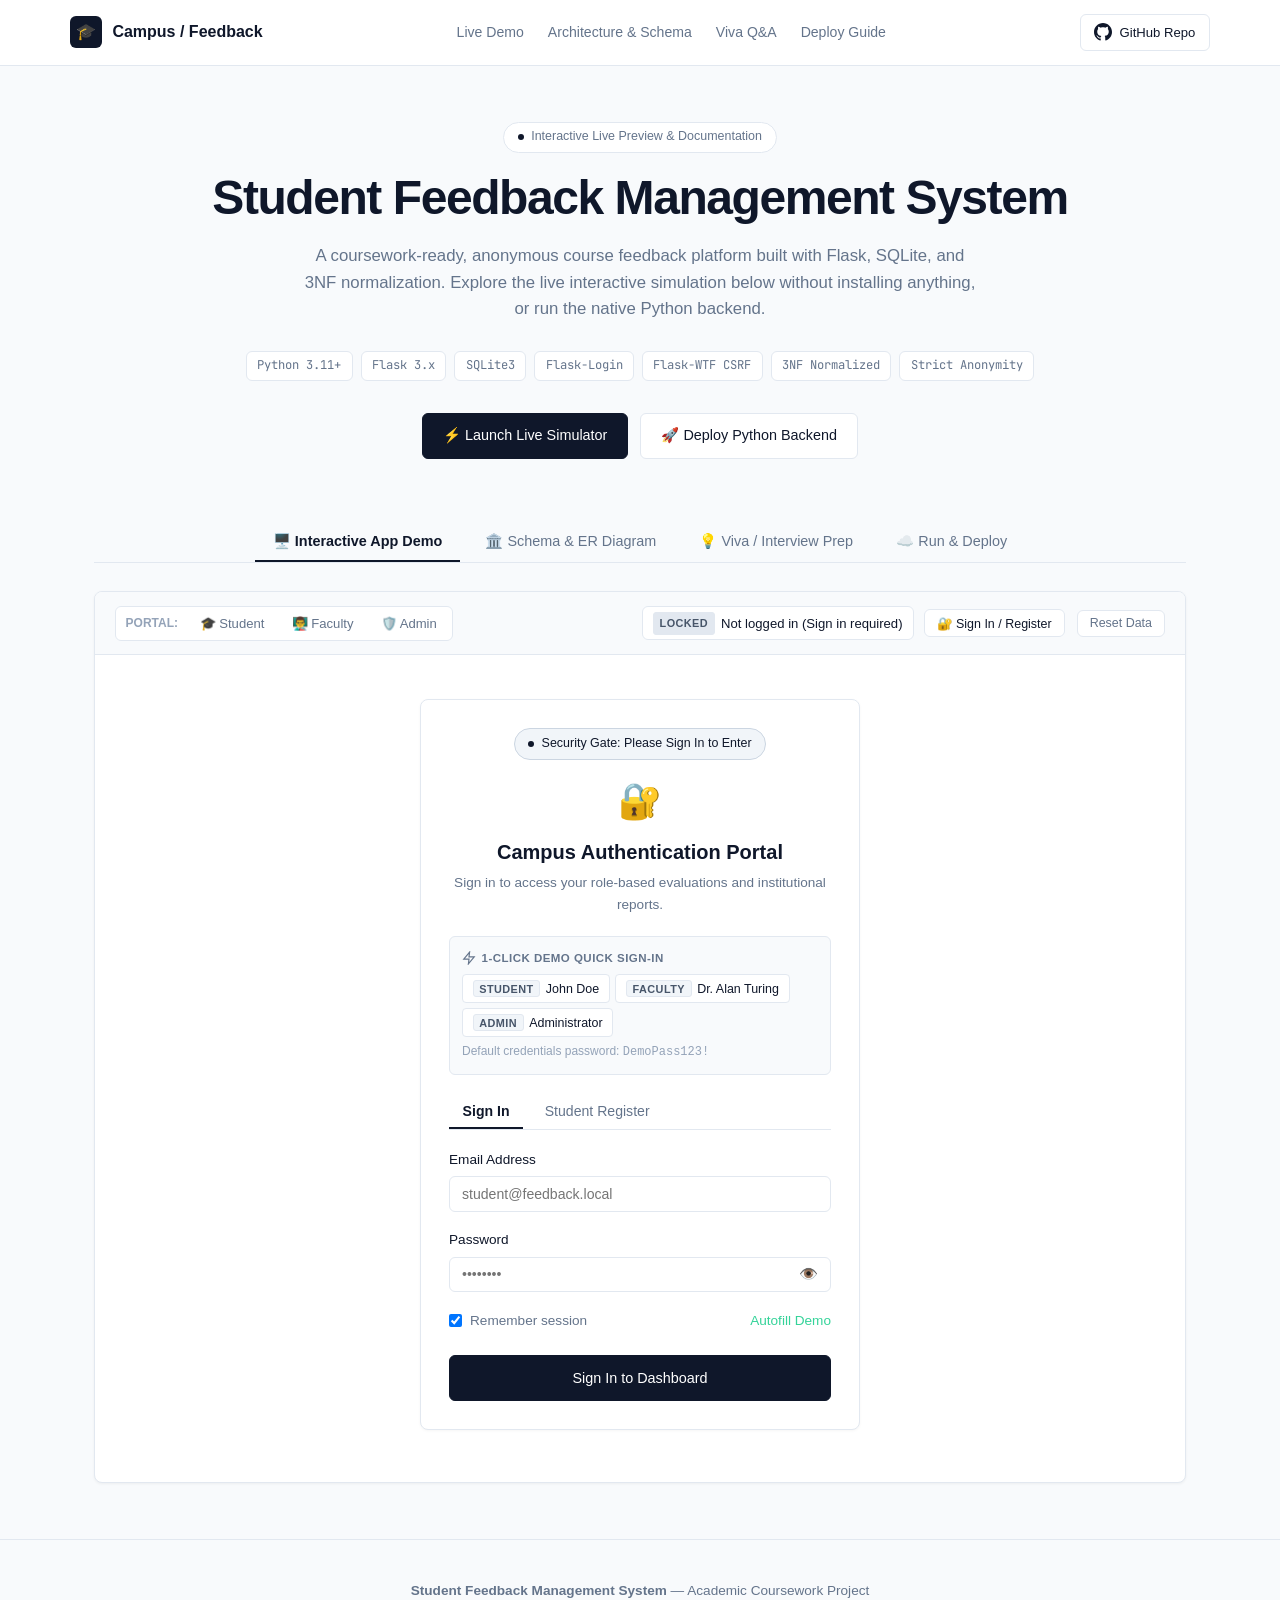
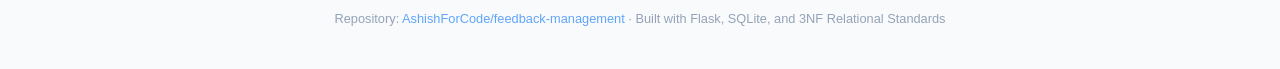
==== commit ad9db275: "security: enforce login requirement across all views" ====
--- a/index.html
+++ b/index.html
@@ -983,20 +983,20 @@
       <div class="sim-header">
         <div class="role-switcher">
           <span style="font-size:0.75rem; color:var(--text-dim); text-transform:uppercase; font-weight:700; padding:0 0.4rem;">Portal:</span>
-          <button class="role-btn active" id="btn-role-student" onclick="handleRoleClick('student')">🎓 Student</button>
+          <button class="role-btn" id="btn-role-student" onclick="handleRoleClick('student')">🎓 Student</button>
           <button class="role-btn" id="btn-role-faculty" onclick="handleRoleClick('faculty')">👨‍🏫 Faculty</button>
           <button class="role-btn" id="btn-role-admin" onclick="handleRoleClick('admin')">🛡️ Admin</button>
         </div>
         <div class="sim-meta" id="sim-meta-bar">
           <div id="sim-user-display" style="display:flex; align-items:center; gap:0.6rem; flex-wrap:wrap;">
             <span class="sim-user-tag" id="current-user-tag">
-              <span id="tag-role-pill" class="role-badge-pill role-badge-student">Student</span>
-              <span id="tag-user-text">student@feedback.local (John Doe)</span>
+              <span id="tag-role-pill" class="role-badge-pill" style="background:#e2e8f0; color:#475569;">LOCKED</span>
+              <span id="tag-user-text">Not logged in (Sign in required)</span>
             </span>
-            <button class="btn-auth-switch" id="btn-switch-account" onclick="openAuthModal()" title="Switch user account or sign in">
-              <span>⇄ Switch User</span>
+            <button class="btn-auth-switch" id="btn-switch-account" onclick="openAuthModal()" title="Sign in or register">
+              <span>🔐 Sign In / Register</span>
             </button>
-            <button class="btn-signout" id="btn-sim-signout" onclick="logoutSim()" title="Log out of the current session">
+            <button class="btn-signout" id="btn-sim-signout" onclick="logoutSim()" style="display:none;" title="Log out of the current session">
               <span>Sign Out</span>
             </button>
           </div>
@@ -1007,9 +1007,13 @@
       <div class="sim-body">
         
         <!-- AUTH VIEW (When signed out or switching user) -->
-        <div id="view-auth" class="view-container">
+        <div id="view-auth" class="view-container active">
           <div class="auth-portal-card">
             <div class="auth-portal-header">
+              <div class="badge-pill" style="margin: 0 auto 0.85rem auto; background:#f1f5f9; color:#0f172a; border-color:#cbd5e1;">
+                <span class="status-dot"></span>
+                <span>Security Gate: Please Sign In to Enter</span>
+              </div>
               <div style="font-size:2.2rem; margin-bottom:0.4rem;">🔐</div>
               <h3>Campus Authentication Portal</h3>
               <p>Sign in to access your role-based evaluations and institutional reports.</p>
@@ -1121,7 +1125,7 @@
         </div>
 
         <!-- STUDENT VIEW -->
-        <div id="view-student" class="view-container active">
+        <div id="view-student" class="view-container">
           <div class="banner-card">
             <div>
               <h3>Welcome, John Doe (STU2024001)</h3>
@@ -1474,14 +1478,7 @@
           department: 'Computer Science'
         }
       ],
-      currentUser: {
-        id: 3,
-        email: 'student@feedback.local',
-        fullName: 'John Doe',
-        role: 'student',
-        studentNumber: 'STU2024001',
-        department: 'Computer Science'
-      },
+      currentUser: null,
       courses: [
         { id: 1, code: 'CS101', title: 'Introduction to Computer Science', faculty: 'Dr. Alan Turing', semester: '2026-Fall', credits: 4 },
         { id: 2, code: 'CS201', title: 'Data Structures & Algorithms', faculty: 'Prof. Ada Lovelace', semester: '2026-Fall', credits: 4 },
@@ -1581,7 +1578,7 @@
 
     // Local state management
     let state = loadState();
-    let currentRole = state.currentUser ? state.currentUser.role : 'student';
+    let currentRole = state.currentUser ? state.currentUser.role : null;
     let currentRatings = { content: 5, teaching: 5, overall: 5 };
     let pendingRbacRole = null;
 
@@ -1591,7 +1588,9 @@
         try {
           const parsed = JSON.parse(saved);
           if (!parsed.users) parsed.users = JSON.parse(JSON.stringify(INITIAL_STATE.users));
-          if (parsed.currentUser === undefined) parsed.currentUser = JSON.parse(JSON.stringify(INITIAL_STATE.currentUser));
+          if (!parsed.currentUser || !parsed.users.some(u => u.id === parsed.currentUser.id)) {
+            parsed.currentUser = null;
+          }
           return parsed;
         } catch(e) {}
       }
@@ -1646,11 +1645,11 @@
         const activeBtn = document.getElementById('btn-role-' + user.role);
         if (activeBtn) activeBtn.classList.add('active');
       } else {
-        tagRolePill.textContent = 'GUEST';
+        tagRolePill.textContent = 'LOCKED';
         tagRolePill.className = 'role-badge-pill';
-        tagRolePill.style.background = 'rgba(255,255,255,0.1)';
-        tagRolePill.style.color = '#9ca3af';
-        tagUserText.textContent = 'Not signed in';
+        tagRolePill.style.background = '#e2e8f0';
+        tagRolePill.style.color = '#475569';
+        tagUserText.textContent = 'Not logged in (Sign in required)';
         btnLogout.style.display = 'none';
         btnSwitch.innerHTML = '<span>🔐 Sign In / Register</span>';
         document.querySelectorAll('.role-btn').forEach(b => b.classList.remove('active'));
@@ -1658,6 +1657,10 @@
     }
 
     function setRole(role) {
+      if (!state.currentUser) {
+        openAuthModal();
+        return;
+      }
       currentRole = role;
       document.querySelectorAll('.role-btn').forEach(b => b.classList.remove('active'));
       const btn = document.getElementById('btn-role-' + role);
@@ -1672,7 +1675,8 @@
 
     function handleRoleClick(targetRole) {
       if (!state.currentUser) {
-        quickDemoLogin(targetRole);
+        showToast('Login required: Please sign in or register to enter the webpage.');
+        openAuthModal();
         return;
       }
       if (state.currentUser.role === targetRole) {
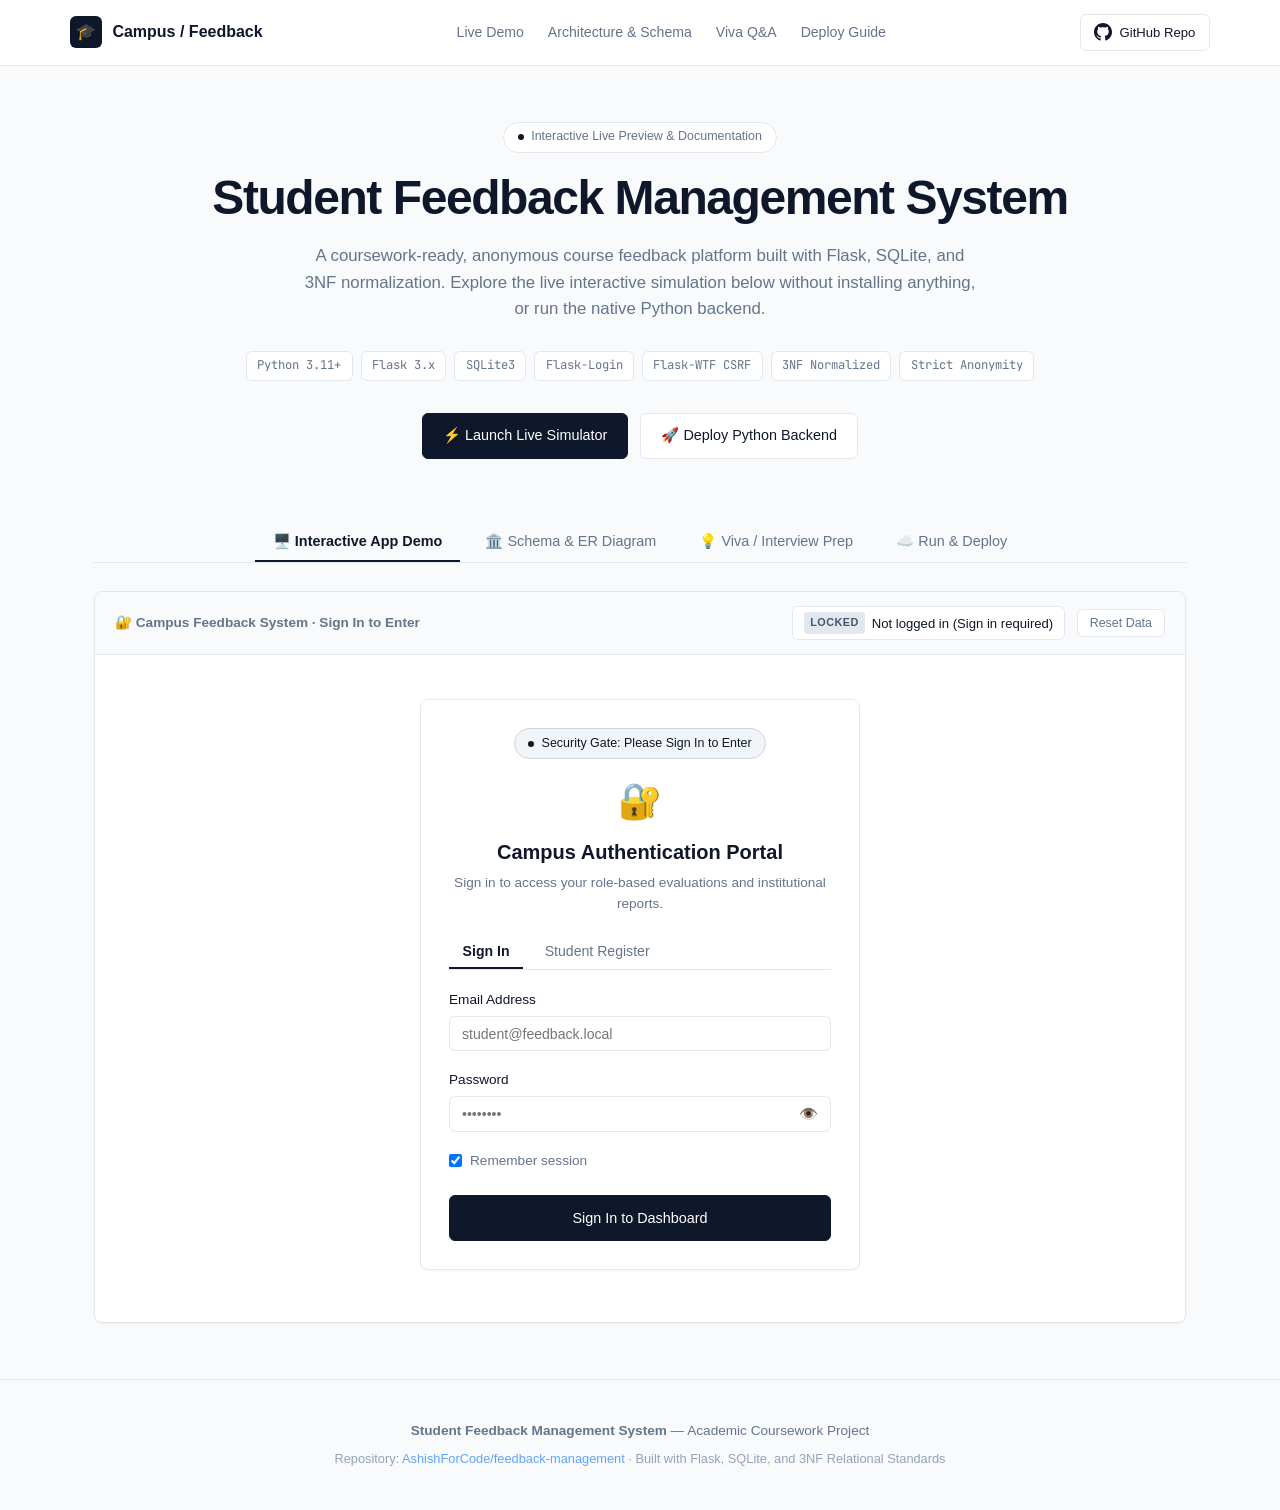
==== commit b2ad4aec: "fix(security): prevent user enumeration and enforce login page landing" ====
--- a/index.html
+++ b/index.html
@@ -981,11 +981,14 @@
     <!-- Simulator Box -->
     <div id="tab-demo" class="simulator-box">
       <div class="sim-header">
-        <div class="role-switcher">
+        <div class="role-switcher" id="portal-role-switcher" style="display:none;">
           <span style="font-size:0.75rem; color:var(--text-dim); text-transform:uppercase; font-weight:700; padding:0 0.4rem;">Portal:</span>
           <button class="role-btn" id="btn-role-student" onclick="handleRoleClick('student')">🎓 Student</button>
           <button class="role-btn" id="btn-role-faculty" onclick="handleRoleClick('faculty')">👨‍🏫 Faculty</button>
           <button class="role-btn" id="btn-role-admin" onclick="handleRoleClick('admin')">🛡️ Admin</button>
+        </div>
+        <div id="auth-locked-indicator" style="display:flex; align-items:center; gap:0.5rem; font-size:0.85rem; font-weight:600; color:var(--text-muted);">
+          <span>🔐 Campus Feedback System · Sign In to Enter</span>
         </div>
         <div class="sim-meta" id="sim-meta-bar">
           <div id="sim-user-display" style="display:flex; align-items:center; gap:0.6rem; flex-wrap:wrap;">
@@ -993,7 +996,7 @@
               <span id="tag-role-pill" class="role-badge-pill" style="background:#e2e8f0; color:#475569;">LOCKED</span>
               <span id="tag-user-text">Not logged in (Sign in required)</span>
             </span>
-            <button class="btn-auth-switch" id="btn-switch-account" onclick="openAuthModal()" title="Sign in or register">
+            <button class="btn-auth-switch" id="btn-switch-account" onclick="openAuthModal()" style="display:none;" title="Sign in or register">
               <span>🔐 Sign In / Register</span>
             </button>
             <button class="btn-signout" id="btn-sim-signout" onclick="logoutSim()" style="display:none;" title="Log out of the current session">
@@ -1019,26 +1022,6 @@
               <p>Sign in to access your role-based evaluations and institutional reports.</p>
             </div>
 
-            <!-- Quick Demo Credentials -->
-            <div class="demo-quick-bar">
-              <div class="demo-quick-title">
-                <svg width="14" height="14" viewBox="0 0 24 24" fill="none" stroke="currentColor" stroke-width="2"><path d="M13 2L3 14h9l-1 8 10-12h-9l1-8z"/></svg>
-                <span>1-Click Demo Quick Sign-In</span>
-              </div>
-              <div class="demo-quick-chips">
-                <button type="button" class="demo-quick-chip" onclick="quickDemoLogin('student')">
-                  <span class="role-badge-pill role-badge-student">Student</span> John Doe
-                </button>
-                <button type="button" class="demo-quick-chip" onclick="quickDemoLogin('faculty')">
-                  <span class="role-badge-pill role-badge-faculty">Faculty</span> Dr. Alan Turing
-                </button>
-                <button type="button" class="demo-quick-chip" onclick="quickDemoLogin('admin')">
-                  <span class="role-badge-pill role-badge-admin">Admin</span> Administrator
-                </button>
-              </div>
-              <div style="font-size:0.75rem; color:var(--text-dim); margin-top:0.3rem;">Default credentials password: <code>DemoPass123!</code></div>
-            </div>
-
             <!-- Tabs: Login vs Register -->
             <div class="auth-tabs-toggle">
               <button class="auth-tab-item active" id="tab-btn-signin" onclick="switchAuthTab('signin')">Sign In</button>
@@ -1069,7 +1052,6 @@
                   <input type="checkbox" id="sim-remember-me" checked>
                   <span>Remember session</span>
                 </label>
-                <span style="color:#34d399; cursor:pointer;" onclick="quickDemoLogin('student')">Autofill Demo</span>
               </div>
 
               <button type="submit" class="btn-primary" style="width:100%; justify-content:center; padding:0.85rem;">
@@ -1138,6 +1120,17 @@
 
           <h4 style="margin-bottom: 1rem; color: #fff;">My Enrolled Courses</h4>
           <div class="grid-courses" id="student-courses-grid">
+            <!-- Rendered by JS -->
+          </div>
+
+          <div style="display:flex; justify-content:space-between; align-items:center; margin: 2rem 0 1rem 0; flex-wrap:wrap; gap:0.5rem;">
+            <div>
+              <h4 style="margin: 0; color: #fff;">Faculty-Created Feedback Forms</h4>
+              <p style="margin: 0; font-size: 0.85rem; color: var(--text-muted);">Surveys created by your course instructors for specific evaluation.</p>
+            </div>
+            <span class="badge-pill" style="margin:0; font-size:0.75rem;">Active Forms</span>
+          </div>
+          <div class="grid-courses" id="student-custom-forms-grid" style="margin-bottom: 2rem;">
             <!-- Rendered by JS -->
           </div>
 
@@ -1175,6 +1168,19 @@
             </div>
           </div>
 
+          <div style="display:flex; justify-content:space-between; align-items:center; margin: 1.5rem 0 1rem 0; flex-wrap:wrap; gap:0.5rem;">
+            <div>
+              <h4 style="margin: 0; color: #fff;">My Custom Feedback Forms</h4>
+              <p style="margin:0; font-size:0.85rem; color:var(--text-muted);">Create custom questions for students to answer anonymously.</p>
+            </div>
+            <button class="btn-primary" onclick="openCreateCustomFormModal()" style="padding:0.45rem 0.95rem; font-size:0.85rem;">
+              <span>+ Create Feedback Form</span>
+            </button>
+          </div>
+          <div id="faculty-custom-forms-container" style="margin-bottom: 2rem;">
+            <!-- Rendered by JS -->
+          </div>
+
           <div class="stats-row">
             <div class="stat-card">
               <div class="stat-label">Average Teaching Score</div>
@@ -1407,6 +1413,119 @@
         <button class="btn-primary" onclick="submitFeedbackForm()">
           <span>Save & Submit Anonymously</span>
         </button>
+      </div>
+    </div>
+  </div>
+
+  <!-- Faculty Create Custom Form Modal -->
+  <div class="modal-overlay" id="modal-create-custom-form">
+    <div class="modal-card" style="max-width: 620px;">
+      <div class="modal-header">
+        <div>
+          <h3>Create Custom Feedback Form</h3>
+          <span style="font-size:0.85rem; color:var(--text-muted);">Construct an anonymous feedback survey for your students</span>
+        </div>
+        <button class="btn-close" onclick="closeCreateCustomFormModal()">&times;</button>
+      </div>
+
+      <div class="form-group">
+        <label class="form-label">Target Course</label>
+        <select class="form-textarea" style="min-height:auto; padding:0.5rem;" id="custom-form-course-select">
+          <option value="1">CS101 · Introduction to Computer Science (2026-Fall)</option>
+        </select>
+      </div>
+
+      <div class="form-group">
+        <label class="form-label">Form Title</label>
+        <input type="text" class="form-textarea" style="min-height:auto; padding:0.6rem;" id="custom-form-title" placeholder="e.g. Mid-Semester Lecture & Lab Evaluation">
+      </div>
+
+      <div class="form-group">
+        <label class="form-label">Instructions for Students (Optional)</label>
+        <textarea class="form-textarea" id="custom-form-instructions" rows="2" placeholder="e.g. Please share honest feedback about lecture pacing and lab assignments."></textarea>
+      </div>
+
+      <div style="display:flex; justify-content:space-between; align-items:center; margin-bottom:0.75rem;">
+        <label class="form-label" style="margin:0;">Form Questions</label>
+        <button type="button" class="btn-secondary" onclick="addCustomFormQuestionRow()" style="padding:0.25rem 0.6rem; font-size:0.75rem;">
+          + Add Question
+        </button>
+      </div>
+
+      <div id="custom-form-questions-list" style="display:flex; flex-direction:column; gap:0.6rem; max-height:220px; overflow-y:auto; margin-bottom:1rem; padding-right:4px;">
+        <!-- Dynamic Questions added here -->
+      </div>
+
+      <div style="display:flex; justify-content:flex-end; gap:0.75rem; margin-top:1.25rem;">
+        <button class="btn-secondary" onclick="closeCreateCustomFormModal()">Cancel</button>
+        <button class="btn-primary" onclick="submitCreateCustomForm()">
+          <span>Publish Feedback Form</span>
+        </button>
+      </div>
+    </div>
+  </div>
+
+  <!-- Student Fill Custom Form Modal -->
+  <div class="modal-overlay" id="modal-fill-custom-form">
+    <div class="modal-card" style="max-width: 620px;">
+      <div class="modal-header">
+        <div>
+          <h3 id="fill-custom-title">Fill Feedback Form</h3>
+          <span id="fill-custom-subtitle" style="font-size:0.85rem; color:var(--text-muted);">CS101 · Dr. Alan Turing</span>
+        </div>
+        <button class="btn-close" onclick="closeFillCustomFormModal()">&times;</button>
+      </div>
+
+      <div class="anonymity-note">
+        <span>🔒</span>
+        <span>Strictly Anonymous: Your name and student number will never be visible to the instructor.</span>
+      </div>
+
+      <div id="fill-custom-instructions" style="font-size:0.85rem; color:var(--text-muted); margin-bottom:1rem; background:#f8fafc; padding:0.6rem; border-radius:6px; border:1px solid var(--border);"></div>
+
+      <input type="hidden" id="fill-custom-form-id">
+
+      <div id="fill-custom-questions-container" style="display:flex; flex-direction:column; gap:1.2rem; max-height:360px; overflow-y:auto; padding-right:4px;">
+        <!-- Generated Questions -->
+      </div>
+
+      <div style="display:flex; justify-content:flex-end; gap:0.75rem; margin-top:1.5rem;">
+        <button class="btn-secondary" onclick="closeFillCustomFormModal()">Cancel</button>
+        <button class="btn-primary" onclick="submitFillCustomForm()">
+          <span>Submit Anonymous Feedback</span>
+        </button>
+      </div>
+    </div>
+  </div>
+
+  <!-- Faculty View Custom Responses Modal -->
+  <div class="modal-overlay" id="modal-view-custom-responses">
+    <div class="modal-card" style="max-width: 680px;">
+      <div class="modal-header">
+        <div>
+          <h3 id="view-custom-title">Form Responses</h3>
+          <span id="view-custom-subtitle" style="font-size:0.85rem; color:var(--text-muted);">CS101 · Anonymous Student Evaluation</span>
+        </div>
+        <button class="btn-close" onclick="closeViewCustomResponsesModal()">&times;</button>
+      </div>
+
+      <div style="display:flex; gap:1rem; margin-bottom:1.25rem;">
+        <div style="background:#f8fafc; border:1px solid var(--border); border-radius:6px; padding:0.6rem 1rem; flex:1;">
+          <div style="font-size:0.75rem; color:var(--text-muted); font-weight:600; text-transform:uppercase;">Submissions</div>
+          <div id="view-custom-total-count" style="font-size:1.5rem; font-weight:700; color:var(--text);">0</div>
+        </div>
+        <div style="background:#f8fafc; border:1px solid var(--border); border-radius:6px; padding:0.6rem 1rem; flex:1;">
+          <div style="font-size:0.75rem; color:var(--text-muted); font-weight:600; text-transform:uppercase;">Anonymity</div>
+          <div style="font-size:1rem; font-weight:600; color:#10b981; margin-top:0.25rem;">🔒 Zero PII Exposed</div>
+        </div>
+      </div>
+
+      <div id="view-custom-results-container" style="display:flex; flex-direction:column; gap:1.2rem; max-height:360px; overflow-y:auto; padding-right:4px;">
+        <!-- Analytics and qualitative responses rendered here -->
+      </div>
+
+      <div style="display:flex; justify-content:flex-end; gap:0.75rem; margin-top:1.5rem;">
+        <button class="btn-secondary" onclick="closeViewCustomResponsesModal()">Close</button>
       </div>
     </div>
   </div>
@@ -1530,6 +1649,34 @@
           createdAt: new Date(Date.now() - 3600 * 1000 * 48).toISOString(),
           editableUntil: new Date(Date.now() - 3600 * 1000 * 24).toISOString() // Expired
         }
+      ],
+      customForms: [
+        {
+          id: 1,
+          courseId: 1,
+          courseCode: 'CS101',
+          facultyName: 'Dr. Alan Turing',
+          semester: '2026-Fall',
+          title: 'Mid-Semester Course Feedback',
+          instructions: 'Please provide honest anonymous feedback to help improve lecture delivery and lab sessions.',
+          isActive: true,
+          questions: [
+            { id: 1, text: 'How clearly does the instructor explain core programming concepts?', type: 'rating' },
+            { id: 2, text: 'How effective are the practical coding demonstrations and lab sessions?', type: 'rating' },
+            { id: 3, text: 'What topics or areas would you like more hands-on practice or review on?', type: 'text' }
+          ],
+          responses: [
+            {
+              studentId: 'STU2024002',
+              answers: {
+                1: 5,
+                2: 4,
+                3: 'The visual memory diagrams were very clear. Would appreciate more binary tree examples.'
+              },
+              submittedAt: new Date(Date.now() - 3600 * 1000 * 10).toISOString()
+            }
+          ]
+        }
       ]
     };
 
@@ -1581,6 +1728,7 @@
     let currentRole = state.currentUser ? state.currentUser.role : null;
     let currentRatings = { content: 5, teaching: 5, overall: 5 };
     let pendingRbacRole = null;
+    let activeCustomFormRatings = {};
 
     function loadState() {
       const saved = localStorage.getItem('feedback_sim_state');
@@ -1588,9 +1736,9 @@
         try {
           const parsed = JSON.parse(saved);
           if (!parsed.users) parsed.users = JSON.parse(JSON.stringify(INITIAL_STATE.users));
-          if (!parsed.currentUser || !parsed.users.some(u => u.id === parsed.currentUser.id)) {
-            parsed.currentUser = null;
-          }
+          // Security policy: Always start with login/register; do not land directly on dashboard
+          parsed.currentUser = null;
+          if (!parsed.customForms) parsed.customForms = JSON.parse(JSON.stringify(INITIAL_STATE.customForms));
           return parsed;
         } catch(e) {}
       }
@@ -1633,25 +1781,34 @@
       const tagUserText = document.getElementById('tag-user-text');
       const btnLogout = document.getElementById('btn-sim-signout');
       const btnSwitch = document.getElementById('btn-switch-account');
+      const roleSwitcher = document.getElementById('portal-role-switcher');
+      const authIndicator = document.getElementById('auth-locked-indicator');
 
       if (user) {
+        if (roleSwitcher) roleSwitcher.style.display = 'flex';
+        if (authIndicator) authIndicator.style.display = 'none';
         tagRolePill.textContent = user.role.toUpperCase();
         tagRolePill.className = `role-badge-pill role-badge-${user.role}`;
         tagUserText.textContent = `${user.email} (${user.fullName})`;
         btnLogout.style.display = 'inline-flex';
-        btnSwitch.innerHTML = '<span>⇄ Switch User</span>';
+        if (btnSwitch) {
+          btnSwitch.style.display = 'inline-flex';
+          btnSwitch.innerHTML = '<span>⇄ Switch Account</span>';
+        }
         
         document.querySelectorAll('.role-btn').forEach(b => b.classList.remove('active'));
         const activeBtn = document.getElementById('btn-role-' + user.role);
         if (activeBtn) activeBtn.classList.add('active');
       } else {
+        if (roleSwitcher) roleSwitcher.style.display = 'none';
+        if (authIndicator) authIndicator.style.display = 'flex';
         tagRolePill.textContent = 'LOCKED';
         tagRolePill.className = 'role-badge-pill';
         tagRolePill.style.background = '#e2e8f0';
         tagRolePill.style.color = '#475569';
         tagUserText.textContent = 'Not logged in (Sign in required)';
         btnLogout.style.display = 'none';
-        btnSwitch.innerHTML = '<span>🔐 Sign In / Register</span>';
+        if (btnSwitch) btnSwitch.style.display = 'none';
         document.querySelectorAll('.role-btn').forEach(b => b.classList.remove('active'));
       }
     }
@@ -1686,24 +1843,25 @@
       // Role Mismatch -> Trigger RBAC 403 modal
       pendingRbacRole = targetRole;
       const roleLabels = {
-        student: 'Student (John Doe)',
-        faculty: 'Faculty (Dr. Alan Turing)',
-        admin: 'Admin (System Administrator)'
+        student: 'Student account',
+        faculty: 'Faculty account',
+        admin: 'Administrator account'
       };
       document.getElementById('rbac-modal-text').innerHTML = `
         You are currently signed in as <strong>${state.currentUser.fullName}</strong> (${state.currentUser.role.toUpperCase()}).<br><br>
         Access to the <strong>${targetRole.toUpperCase()}</strong> portal is restricted by Flask's <code>@role_required('${targetRole}')</code> decorator.<br>
         Please switch to an account with the <code>${targetRole}</code> role to access this area.
       `;
-      document.getElementById('rbac-switch-btn-text').textContent = `Switch to ${roleLabels[targetRole]}`;
+      document.getElementById('rbac-switch-btn-text').textContent = `Sign in with ${roleLabels[targetRole] || targetRole}`;
       document.getElementById('rbac-modal').classList.add('active');
     }
 
     function rbacSwitchRole() {
-      if (pendingRbacRole) {
-        const role = pendingRbacRole;
-        closeRbacModal();
-        quickDemoLogin(role);
+      const role = pendingRbacRole;
+      closeRbacModal();
+      logoutSim();
+      if (role) {
+        showAuthAlert(`Please sign in with your ${role} credentials.`);
       }
     }
 
@@ -1749,17 +1907,6 @@
       }
     }
 
-    function quickDemoLogin(role) {
-      const user = state.users.find(u => u.role === role);
-      if (!user) return;
-      state.currentUser = user;
-      saveState();
-      updateAuthHeaderUI();
-      setRole(role);
-      showToast(`Signed in as ${user.fullName} (${user.role.toUpperCase()})`);
-      hideAuthAlert();
-    }
-
     function handleSimLogin(e) {
       e.preventDefault();
       const email = document.getElementById('sim-input-email').value.trim().toLowerCase();
@@ -1767,7 +1914,7 @@
 
       const user = state.users.find(u => u.email.toLowerCase() === email);
       if (!user || user.password !== password) {
-        showAuthAlert('Invalid email or password. Hint: Default demo password is "DemoPass123!".');
+        showAuthAlert('Invalid email or password.');
         return;
       }
 
@@ -1881,6 +2028,40 @@
         `;
         container.appendChild(card);
       });
+
+      // Render faculty custom forms available for student
+      const customFormsGrid = document.getElementById('student-custom-forms-grid');
+      if (customFormsGrid) {
+        customFormsGrid.innerHTML = '';
+        const activeForms = (state.customForms || []).filter(f => f.isActive);
+        if (activeForms.length === 0) {
+          customFormsGrid.innerHTML = '<div style="color:var(--text-dim); padding:1rem; grid-column:1/-1;">No custom feedback forms active from instructors currently.</div>';
+        } else {
+          activeForms.forEach(form => {
+            const hasSubmitted = (form.responses || []).some(r => r.studentId === currentStudentId);
+            const card = document.createElement('div');
+            card.className = 'course-card';
+            card.innerHTML = `
+              <div>
+                <span class="course-code">${form.courseCode} · ${form.semester}</span>
+                <div class="course-title">${form.title}</div>
+                <div class="course-faculty">Instructor: ${form.facultyName}</div>
+                <div style="font-size:0.8rem; color:var(--text-muted); margin-top:0.4rem;">${form.instructions || ''}</div>
+              </div>
+              <div class="course-footer">
+                <span class="status-badge ${hasSubmitted ? 'submitted' : 'pending'}">
+                  ${hasSubmitted ? '✓ Response Recorded' : `${form.questions.length} Questions`}
+                </span>
+                ${hasSubmitted ?
+                  '<button class="btn-secondary" style="padding:0.4rem 0.75rem; font-size:0.8rem;" disabled>Submitted</button>' :
+                  `<button class="btn-primary" style="padding:0.4rem 0.9rem; font-size:0.8rem;" onclick="openFillCustomFormModal(${form.id})"><span>Fill Feedback Form</span></button>`
+                }
+              </div>
+            `;
+            customFormsGrid.appendChild(card);
+          });
+        }
+      }
 
       // Render student history
       const historyBody = document.getElementById('student-history-body');
@@ -1915,6 +2096,62 @@
 
     /* Faculty View Logic */
     function renderFacultyView() {
+      // Render custom feedback forms created by faculty
+      const formsContainer = document.getElementById('faculty-custom-forms-container');
+      if (formsContainer) {
+        formsContainer.innerHTML = '';
+        const facultyForms = state.customForms || [];
+        if (facultyForms.length === 0) {
+          formsContainer.innerHTML = '<div style="color:var(--text-dim); text-align:center; padding:1.5rem; background:#ffffff; border:1px solid var(--border); border-radius:8px;">No custom feedback forms created yet. Click "+ Create Feedback Form" above to build one for your students!</div>';
+        } else {
+          const tableWrap = document.createElement('div');
+          tableWrap.className = 'table-wrap';
+          let rows = '';
+          facultyForms.forEach(f => {
+            const respCount = (f.responses || []).length;
+            rows += `
+              <tr>
+                <td>
+                  <strong>${f.title}</strong>
+                  <div style="font-size:0.75rem; color:var(--text-muted);">${f.instructions || ''}</div>
+                </td>
+                <td>${f.courseCode} · ${f.semester}</td>
+                <td>${f.questions.length}</td>
+                <td><span class="role-badge-pill" style="background:#e2e8f0; color:#334155;">${respCount} response${respCount !== 1 ? 's' : ''}</span></td>
+                <td>
+                  <span class="status-badge ${f.isActive ? 'submitted' : 'pending'}">
+                    ${f.isActive ? 'Open' : 'Closed'}
+                  </span>
+                </td>
+                <td>
+                  <div style="display:flex; gap:0.4rem;">
+                    <button class="btn-primary" style="padding:0.3rem 0.6rem; font-size:0.75rem;" onclick="openViewCustomResponsesModal(${f.id})"><span>View Responses</span></button>
+                    <button class="btn-secondary" style="padding:0.3rem 0.6rem; font-size:0.75rem;" onclick="toggleCustomFormStatus(${f.id})">${f.isActive ? 'Close' : 'Reopen'}</button>
+                    <button class="btn-reset" style="padding:0.3rem 0.6rem; font-size:0.75rem;" onclick="deleteCustomForm(${f.id})">Delete</button>
+                  </div>
+                </td>
+              </tr>
+            `;
+          });
+          tableWrap.innerHTML = `
+            <table>
+              <thead>
+                <tr>
+                  <th>Form Title</th>
+                  <th>Course</th>
+                  <th>Questions</th>
+                  <th>Responses</th>
+                  <th>Status</th>
+                  <th>Actions</th>
+                </tr>
+              </thead>
+              <tbody>${rows}</tbody>
+            </table>
+          `;
+          formsContainer.appendChild(tableWrap);
+        }
+      }
+
       // Alan Turing teaches CS101 (id: 1)
       const turingFeedbacks = state.feedbacks.filter(f => f.courseId === 1);
       const count = turingFeedbacks.length;
@@ -2075,6 +2312,266 @@
       }
     }
 
+    /* Custom Feedback Form Handlers */
+    function openCreateCustomFormModal() {
+      document.getElementById('custom-form-title').value = '';
+      document.getElementById('custom-form-instructions').value = '';
+      const list = document.getElementById('custom-form-questions-list');
+      list.innerHTML = `
+        <div class="custom-q-row" style="display:flex; gap:0.5rem; align-items:center;">
+          <input type="text" class="form-textarea" style="min-height:auto; padding:0.4rem 0.6rem; flex:2;" placeholder="Question 1 (e.g. Clarity of lecture concepts)" value="How clearly were core concepts and course materials explained?">
+          <select class="form-textarea" style="min-height:auto; padding:0.4rem; flex:1;">
+            <option value="rating" selected>Rating (1-5)</option>
+            <option value="text">Written Comment</option>
+          </select>
+          <button type="button" class="btn-reset" onclick="removeCustomFormQuestionRow(this)" style="padding:0.4rem 0.6rem;">✕</button>
+        </div>
+        <div class="custom-q-row" style="display:flex; gap:0.5rem; align-items:center;">
+          <input type="text" class="form-textarea" style="min-height:auto; padding:0.4rem 0.6rem; flex:2;" placeholder="Question 2 (e.g. Suggestions for improvement)" value="What topics or areas would you like more hands-on practice or review on?">
+          <select class="form-textarea" style="min-height:auto; padding:0.4rem; flex:1;">
+            <option value="rating">Rating (1-5)</option>
+            <option value="text" selected>Written Comment</option>
+          </select>
+          <button type="button" class="btn-reset" onclick="removeCustomFormQuestionRow(this)" style="padding:0.4rem 0.6rem;">✕</button>
+        </div>
+      `;
+      document.getElementById('modal-create-custom-form').classList.add('active');
+    }
+
+    function closeCreateCustomFormModal() {
+      document.getElementById('modal-create-custom-form').classList.remove('active');
+    }
+
+    function addCustomFormQuestionRow() {
+      const list = document.getElementById('custom-form-questions-list');
+      const count = list.querySelectorAll('.custom-q-row').length + 1;
+      const div = document.createElement('div');
+      div.className = 'custom-q-row';
+      div.style.cssText = 'display:flex; gap:0.5rem; align-items:center;';
+      div.innerHTML = `
+        <input type="text" class="form-textarea" style="min-height:auto; padding:0.4rem 0.6rem; flex:2;" placeholder="Question ${count} prompt...">
+        <select class="form-textarea" style="min-height:auto; padding:0.4rem; flex:1;">
+          <option value="rating">Rating (1-5)</option>
+          <option value="text">Written Comment</option>
+        </select>
+        <button type="button" class="btn-reset" onclick="removeCustomFormQuestionRow(this)" style="padding:0.4rem 0.6rem;">✕</button>
+      `;
+      list.appendChild(div);
+    }
+
+    function removeCustomFormQuestionRow(btn) {
+      const list = document.getElementById('custom-form-questions-list');
+      if (list.querySelectorAll('.custom-q-row').length > 1) {
+        btn.closest('.custom-q-row').remove();
+      } else {
+        alert('Form must contain at least one question.');
+      }
+    }
+
+    function submitCreateCustomForm() {
+      const title = document.getElementById('custom-form-title').value.trim();
+      const instructions = document.getElementById('custom-form-instructions').value.trim();
+      const courseId = parseInt(document.getElementById('custom-form-course-select').value);
+      const course = state.courses.find(c => c.id === courseId) || state.courses[0];
+
+      if (!title) {
+        alert('Please enter a title for your feedback form.');
+        return;
+      }
+
+      const qRows = document.querySelectorAll('#custom-form-questions-list .custom-q-row');
+      const questions = [];
+      qRows.forEach((row, idx) => {
+        const text = row.querySelector('input').value.trim();
+        const type = row.querySelector('select').value;
+        if (text) {
+          questions.push({ id: idx + 1, text: text, type: type });
+        }
+      });
+
+      if (questions.length === 0) {
+        alert('Please specify at least one valid question.');
+        return;
+      }
+
+      const newId = (state.customForms.length > 0 ? Math.max(...state.customForms.map(f => f.id)) : 0) + 1;
+      state.customForms.push({
+        id: newId,
+        courseId: course.id,
+        courseCode: course.code,
+        facultyName: (state.currentUser && state.currentUser.role === 'faculty') ? state.currentUser.fullName : course.faculty,
+        semester: '2026-Fall',
+        title: title,
+        instructions: instructions,
+        isActive: true,
+        questions: questions,
+        responses: []
+      });
+
+      saveState();
+      closeCreateCustomFormModal();
+      renderAll();
+      showToast(`Feedback form "${title}" published! Students can now submit evaluations.`);
+    }
+
+    function openFillCustomFormModal(formId) {
+      const form = state.customForms.find(f => f.id === formId);
+      if (!form) return;
+      document.getElementById('fill-custom-form-id').value = form.id;
+      document.getElementById('fill-custom-title').textContent = form.title;
+      document.getElementById('fill-custom-subtitle').textContent = `${form.courseCode} · ${form.facultyName} (${form.semester})`;
+      document.getElementById('fill-custom-instructions').textContent = form.instructions || 'Please answer the questions below. Your responses are anonymous.';
+      
+      activeCustomFormRatings = {};
+      const container = document.getElementById('fill-custom-questions-container');
+      container.innerHTML = '';
+
+      form.questions.forEach((q, idx) => {
+        const div = document.createElement('div');
+        div.style.cssText = 'background:#f8fafc; border:1px solid var(--border); border-radius:6px; padding:0.75rem;';
+        if (q.type === 'rating') {
+          activeCustomFormRatings[q.id] = 5;
+          div.innerHTML = `
+            <div style="font-weight:600; font-size:0.88rem; margin-bottom:0.4rem;">${idx + 1}. ${q.text}</div>
+            <div class="rating-row" id="fill-rate-${q.id}">
+              <div class="rating-opt" onclick="setCustomRating(${q.id}, 1)">1</div>
+              <div class="rating-opt" onclick="setCustomRating(${q.id}, 2)">2</div>
+              <div class="rating-opt" onclick="setCustomRating(${q.id}, 3)">3</div>
+              <div class="rating-opt" onclick="setCustomRating(${q.id}, 4)">4</div>
+              <div class="rating-opt selected" onclick="setCustomRating(${q.id}, 5)">5</div>
+            </div>
+          `;
+        } else {
+          div.innerHTML = `
+            <div style="font-weight:600; font-size:0.88rem; margin-bottom:0.4rem;">${idx + 1}. ${q.text}</div>
+            <textarea class="form-textarea" id="fill-text-${q.id}" rows="2" placeholder="Write your anonymous feedback or suggestions..."></textarea>
+          `;
+        }
+        container.appendChild(div);
+      });
+
+      document.getElementById('modal-fill-custom-form').classList.add('active');
+    }
+
+    function closeFillCustomFormModal() {
+      document.getElementById('modal-fill-custom-form').classList.remove('active');
+    }
+
+    function setCustomRating(qId, val) {
+      activeCustomFormRatings[qId] = val;
+      const row = document.getElementById('fill-rate-' + qId);
+      if (row) {
+        row.querySelectorAll('.rating-opt').forEach((opt, idx) => {
+          if (idx + 1 === val) opt.classList.add('selected');
+          else opt.classList.remove('selected');
+        });
+      }
+    }
+
+    function submitFillCustomForm() {
+      const formId = parseInt(document.getElementById('fill-custom-form-id').value);
+      const form = state.customForms.find(f => f.id === formId);
+      if (!form) return;
+
+      const currentStudentId = (state.currentUser && state.currentUser.role === 'student' && state.currentUser.studentNumber) ? state.currentUser.studentNumber : 'STU2024001';
+
+      if (form.responses && form.responses.some(r => r.studentId === currentStudentId)) {
+        alert('You have already submitted a response for this feedback form.');
+        return;
+      }
+
+      const answers = {};
+      form.questions.forEach(q => {
+        if (q.type === 'rating') {
+          answers[q.id] = activeCustomFormRatings[q.id] || 5;
+        } else {
+          const el = document.getElementById('fill-text-' + q.id);
+          answers[q.id] = el ? el.value.trim() : '';
+        }
+      });
+
+      if (!form.responses) form.responses = [];
+      form.responses.push({
+        studentId: currentStudentId,
+        answers: answers,
+        submittedAt: new Date().toISOString()
+      });
+
+      saveState();
+      closeFillCustomFormModal();
+      renderAll();
+      showToast('Thank you! Your feedback form was submitted anonymously.');
+    }
+
+    function openViewCustomResponsesModal(formId) {
+      const form = state.customForms.find(f => f.id === formId);
+      if (!form) return;
+
+      document.getElementById('view-custom-title').textContent = form.title;
+      document.getElementById('view-custom-subtitle').textContent = `${form.courseCode} · ${form.facultyName} (${form.semester})`;
+      document.getElementById('view-custom-total-count').textContent = (form.responses || []).length;
+
+      const container = document.getElementById('view-custom-results-container');
+      container.innerHTML = '';
+
+      form.questions.forEach((q, idx) => {
+        const div = document.createElement('div');
+        div.style.cssText = 'background:#f8fafc; border:1px solid var(--border); border-radius:6px; padding:0.85rem;';
+        if (q.type === 'rating') {
+          const scores = (form.responses || []).map(r => r.answers[q.id]).filter(v => v !== undefined);
+          const avg = scores.length > 0 ? (scores.reduce((a, b) => a + b, 0) / scores.length).toFixed(1) : '—';
+          div.innerHTML = `
+            <div style="display:flex; justify-content:space-between; align-items:center; margin-bottom:0.5rem;">
+              <div style="font-weight:600; font-size:0.88rem;">${idx + 1}. ${q.text}</div>
+              <div style="font-size:1.15rem; font-weight:700; color:var(--text);">${avg} <small style="font-size:0.75rem; color:var(--text-muted);">/ 5.0</small></div>
+            </div>
+            <div style="font-size:0.75rem; color:var(--text-muted);">${scores.length} ratings received</div>
+          `;
+        } else {
+          const comments = (form.responses || []).map(r => r.answers[q.id]).filter(t => t && t.trim() !== '');
+          let commentsHtml = '';
+          if (comments.length === 0) {
+            commentsHtml = '<div style="font-size:0.8rem; color:var(--text-dim); margin-top:0.4rem;">No written responses submitted yet.</div>';
+          } else {
+            comments.forEach(c => {
+              commentsHtml += `<div style="background:#ffffff; border:1px solid var(--border); border-radius:4px; padding:0.5rem 0.65rem; font-size:0.82rem; margin-top:0.4rem; color:var(--text);">"${c}"</div>`;
+            });
+          }
+          div.innerHTML = `
+            <div style="font-weight:600; font-size:0.88rem; margin-bottom:0.25rem;">${idx + 1}. ${q.text}</div>
+            <div style="font-size:0.75rem; color:var(--text-muted); margin-bottom:0.3rem;">${comments.length} written comment${comments.length !== 1 ? 's' : ''} (Strictly Anonymous)</div>
+            ${commentsHtml}
+          `;
+        }
+        container.appendChild(div);
+      });
+
+      document.getElementById('modal-view-custom-responses').classList.add('active');
+    }
+
+    function closeViewCustomResponsesModal() {
+      document.getElementById('modal-view-custom-responses').classList.remove('active');
+    }
+
+    function toggleCustomFormStatus(formId) {
+      const form = state.customForms.find(f => f.id === formId);
+      if (form) {
+        form.isActive = !form.isActive;
+        saveState();
+        renderAll();
+        showToast(`Feedback form "${form.title}" is now ${form.isActive ? 'Open' : 'Closed'}.`);
+      }
+    }
+
+    function deleteCustomForm(formId) {
+      if (confirm('Delete this custom feedback form and its responses?')) {
+        state.customForms = state.customForms.filter(f => f.id !== formId);
+        saveState();
+        renderAll();
+        showToast('Feedback form deleted.');
+      }
+    }
+
     /* CSV Export */
     function exportCsvReport() {
       let csv = "feedback_id,course_code,faculty_name,student_id,semester,content_rating,teaching_rating,overall_rating,comments,created_at\n";
@@ -2118,14 +2615,11 @@
       });
     }
 
-    // Init Page
+    // Init Page - Always start on login / register page; do not land directly on dashboard
     window.addEventListener('DOMContentLoaded', () => {
+      state.currentUser = null;
       updateAuthHeaderUI();
-      if (state.currentUser) {
-        setRole(state.currentUser.role);
-      } else {
-        openAuthModal();
-      }
+      openAuthModal();
       renderAll();
       initViva();
     });
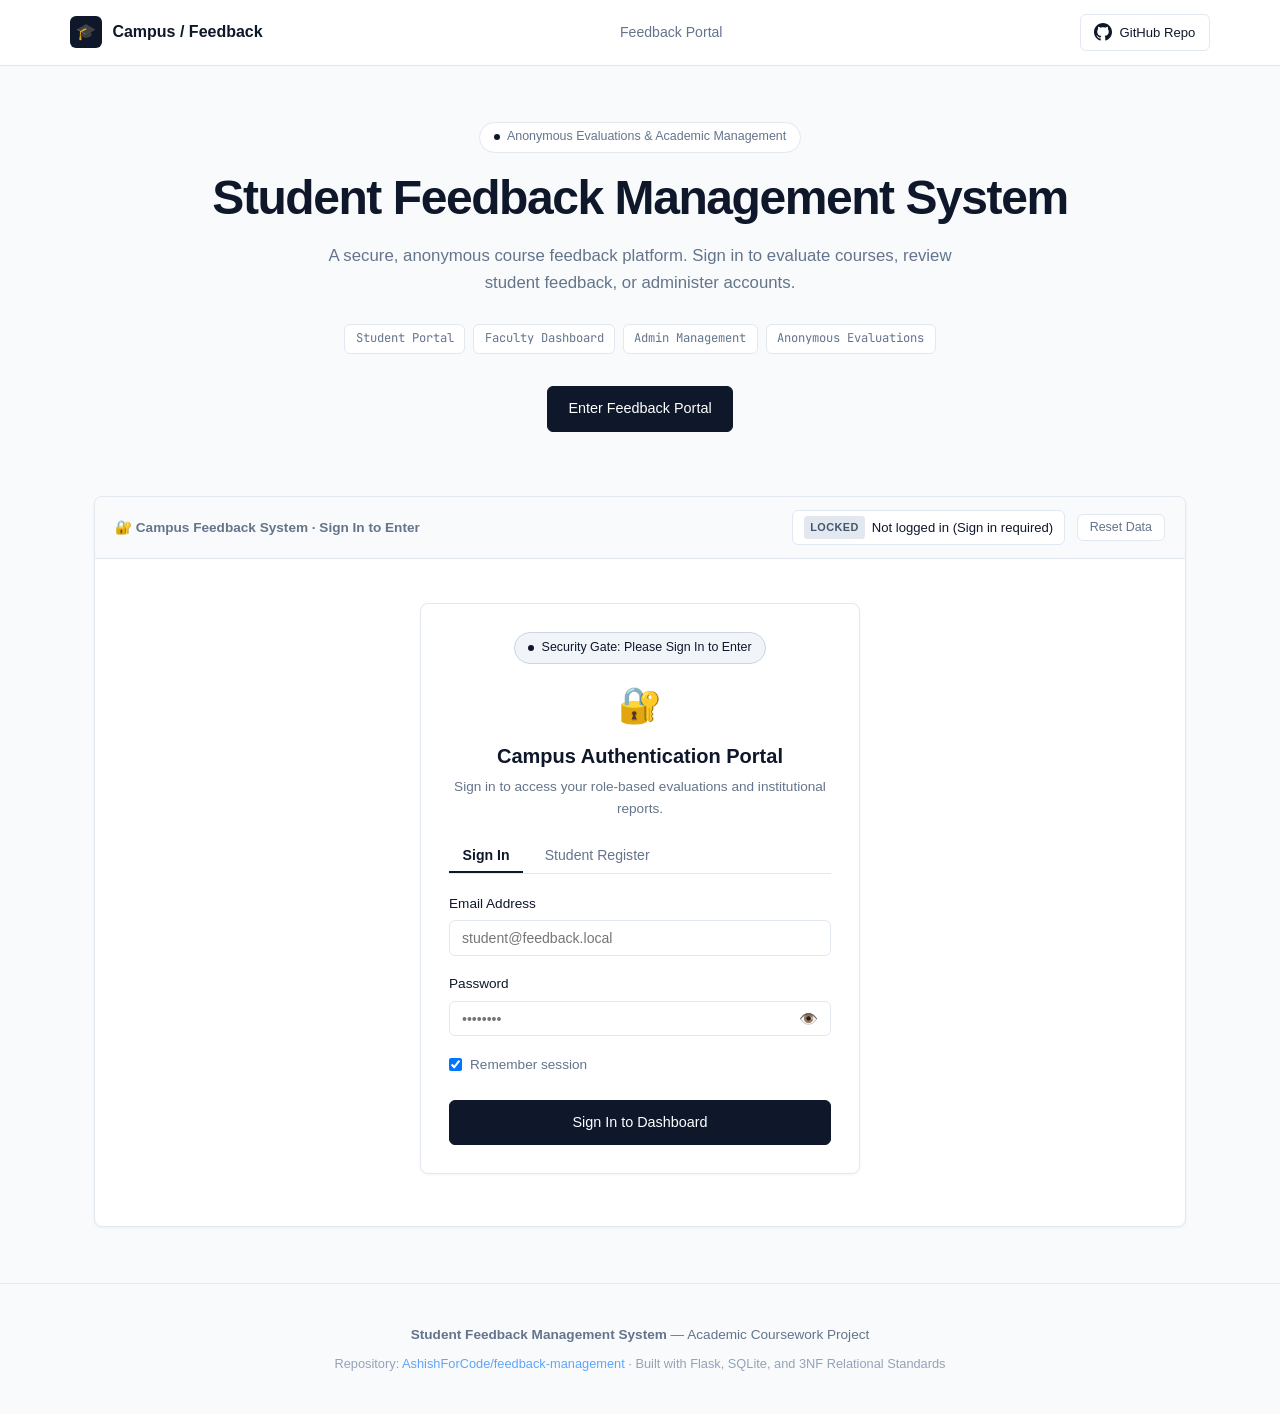
==== commit 0d14bef7: "feat(admin): add user management table & form; remove viva, schema, and deploy tabs" ====
--- a/index.html
+++ b/index.html
@@ -3,8 +3,8 @@
 <head>
   <meta charset="UTF-8">
   <meta name="viewport" content="width=device-width, initial-scale=1.0">
-  <title>Student Feedback Management System | Live Interactive Showcase</title>
-  <meta name="description" content="A role-based, anonymous course evaluation system built with Flask, SQLite, and 3NF relational architecture. Features interactive browser simulation, architecture explorer, and deployment guides.">
+  <title>Student Feedback Management System | Academic Evaluation Portal</title>
+  <meta name="description" content="A role-based, anonymous course evaluation platform built with Flask, SQLite, and 3NF relational architecture for students, faculty, and administrators.">
   <link rel="preconnect" href="https://fonts.googleapis.com">
   <link rel="preconnect" href="https://fonts.gstatic.com" crossorigin>
   <link href="https://fonts.googleapis.com/css2?family=JetBrains+Mono:wght@400;500;600&family=Plus+Jakarta+Sans:wght@400;500;600;700;800&display=swap" rel="stylesheet">
@@ -215,37 +215,6 @@
       border-color: #cbd5e1;
     }
 
-    /* Tabs Bar */
-    .section-tabs {
-      display: flex;
-      justify-content: center;
-      border-bottom: 1px solid var(--border);
-      margin: 2rem 0 1.75rem;
-      gap: 0.5rem;
-      flex-wrap: wrap;
-    }
-    .tab-btn {
-      background: transparent;
-      border: none;
-      border-bottom: 2px solid transparent;
-      color: var(--text-muted);
-      font-family: var(--font-sans);
-      font-weight: 500;
-      font-size: 0.9rem;
-      padding: 0.65rem 1.1rem;
-      cursor: pointer;
-      display: inline-flex;
-      align-items: center;
-      gap: 0.45rem;
-      transition: all 0.15s ease;
-    }
-    .tab-btn:hover { color: var(--text); }
-    .tab-btn.active {
-      color: var(--text);
-      font-weight: 600;
-      border-bottom-color: var(--text);
-    }
-
     /* Main Simulator Container */
     .simulator-box {
       background: var(--bg-card);
@@ -668,79 +637,6 @@
       flex-wrap: wrap;
       gap: 0.75rem;
     }
-
-    /* Architecture Section */
-    .arch-grid {
-      display: grid;
-      grid-template-columns: repeat(auto-fit, minmax(300px, 1fr));
-      gap: 1.25rem;
-      margin-bottom: 2.5rem;
-    }
-    .arch-card {
-      background: #ffffff;
-      border: 1px solid var(--border);
-      border-radius: var(--radius);
-      padding: 1.35rem;
-    }
-    .arch-card h4 {
-      font-size: 1.05rem;
-      font-weight: 600;
-      color: var(--text);
-      margin-bottom: 0.5rem;
-    }
-    .arch-card p {
-      font-size: 0.86rem;
-      color: var(--text-muted);
-      margin-bottom: 0.85rem;
-      line-height: 1.5;
-    }
-    .code-block {
-      background: #f8fafc;
-      border: 1px solid var(--border);
-      border-radius: var(--radius-sm);
-      padding: 0.85rem;
-      font-family: var(--font-mono);
-      font-size: 0.78rem;
-      color: var(--text);
-      overflow-x: auto;
-      white-space: pre;
-    }
-
-    /* Viva Q&A Accordion */
-    .viva-list {
-      display: grid;
-      gap: 0.65rem;
-      margin-bottom: 2.5rem;
-    }
-    .viva-item {
-      background: #ffffff;
-      border: 1px solid var(--border);
-      border-radius: var(--radius-sm);
-      overflow: hidden;
-    }
-    .viva-question {
-      padding: 0.85rem 1.15rem;
-      display: flex;
-      justify-content: space-between;
-      align-items: center;
-      font-weight: 500;
-      font-size: 0.92rem;
-      color: var(--text);
-      cursor: pointer;
-      user-select: none;
-    }
-    .viva-question:hover { background: #f8fafc; }
-    .viva-answer {
-      display: none;
-      padding: 0 1.15rem 1.15rem;
-      font-size: 0.88rem;
-      color: var(--text-muted);
-      line-height: 1.6;
-      border-top: 1px solid var(--border);
-      padding-top: 0.85rem;
-    }
-    .viva-item.open .viva-answer { display: block; }
-    .viva-item.open .viva-question { font-weight: 600; }
 
     /* Minimal Toast */
     .toast-box {
@@ -925,10 +821,7 @@
         <span>Campus / Feedback</span>
       </a>
       <ul class="nav-links">
-        <li><a href="#demo" class="nav-link">Live Demo</a></li>
-        <li><a href="#architecture" class="nav-link">Architecture & Schema</a></li>
-        <li><a href="#viva" class="nav-link">Viva Q&A</a></li>
-        <li><a href="#deploy" class="nav-link">Deploy Guide</a></li>
+        <li><a href="#demo" class="nav-link">Feedback Portal</a></li>
       </ul>
       <a href="https://github.com/AshishForCode/feedback-management" target="_blank" rel="noopener" class="nav-btn">
         <svg width="18" height="18" viewBox="0 0 24 24" fill="currentColor"><path d="M12 0c-6.626 0-12 5.373-12 12 0 5.302 3.438 9.8 8.207 11.387.599.111.793-.261.793-.577v-2.234c-3.338.726-4.033-1.416-4.033-1.416-.546-1.387-1.333-1.756-1.333-1.756-1.089-.745.083-.729.083-.729 1.205.084 1.839 1.237 1.839 1.237 1.07 1.834 2.807 1.304 3.492.997.107-.775.418-1.305.762-1.604-2.665-.305-5.467-1.334-5.467-5.931 0-1.311.469-2.381 1.236-3.221-.124-.303-.535-1.524.117-3.176 0 0 1.008-.322 3.301 1.23.957-.266 1.983-.399 3.003-.404 1.02.005 2.047.138 3.006.404 2.291-1.552 3.297-1.23 3.297-1.23.653 1.653.242 2.874.118 3.176.77.84 1.235 1.911 1.235 3.221 0 4.609-2.807 5.624-5.479 5.921.43.372.823 1.102.823 2.222v3.293c0 .319.192.694.801.576 4.765-1.589 8.199-6.086 8.199-11.386 0-6.627-5.373-12-12-12z"/></svg>
@@ -942,42 +835,28 @@
     <div class="container">
       <div class="badge-pill">
         <span class="status-dot"></span>
-        <span>Interactive Live Preview & Documentation</span>
+        <span>Anonymous Evaluations & Academic Management</span>
       </div>
       <h1 class="hero-title">Student Feedback Management System</h1>
       <p class="hero-subtitle">
-        A coursework-ready, anonymous course feedback platform built with Flask, SQLite, and 3NF normalization.
-        Explore the live interactive simulation below without installing anything, or run the native Python backend.
+        A secure, anonymous course feedback platform. Sign in to evaluate courses, review student feedback, or administer accounts.
       </p>
       <div class="hero-tags">
-        <span class="tag">Python 3.11+</span>
-        <span class="tag">Flask 3.x</span>
-        <span class="tag">SQLite3</span>
-        <span class="tag">Flask-Login</span>
-        <span class="tag">Flask-WTF CSRF</span>
-        <span class="tag">3NF Normalized</span>
-        <span class="tag">Strict Anonymity</span>
+        <span class="tag">Student Portal</span>
+        <span class="tag">Faculty Dashboard</span>
+        <span class="tag">Admin Management</span>
+        <span class="tag">Anonymous Evaluations</span>
       </div>
       <div class="hero-actions">
         <a href="#demo" class="btn-primary">
-          <span>⚡ Launch Live Simulator</span>
-        </a>
-        <a href="#deploy" class="btn-secondary">
-          <span>🚀 Deploy Python Backend</span>
+          <span>Enter Feedback Portal</span>
         </a>
       </div>
     </div>
   </header>
 
-  <!-- Navigation Section Tabs -->
-  <div class="container" id="demo">
-    <div class="section-tabs">
-      <button class="tab-btn active" onclick="switchMainTab('demo')">🖥️ Interactive App Demo</button>
-      <button class="tab-btn" onclick="switchMainTab('architecture')">🏛️ Schema & ER Diagram</button>
-      <button class="tab-btn" onclick="switchMainTab('viva')">💡 Viva / Interview Prep</button>
-      <button class="tab-btn" onclick="switchMainTab('deploy')">☁️ Run & Deploy</button>
-    </div>
-
+  <!-- Feedback Portal Container -->
+  <div class="container" id="demo" style="margin-top: 2rem;">
     <!-- Simulator Box -->
     <div id="tab-demo" class="simulator-box">
       <div class="sim-header">
@@ -1118,14 +997,14 @@
             </div>
           </div>
 
-          <h4 style="margin-bottom: 1rem; color: #fff;">My Enrolled Courses</h4>
+          <h4 style="margin-bottom: 1rem; color: var(--text);">My Enrolled Courses</h4>
           <div class="grid-courses" id="student-courses-grid">
             <!-- Rendered by JS -->
           </div>
 
           <div style="display:flex; justify-content:space-between; align-items:center; margin: 2rem 0 1rem 0; flex-wrap:wrap; gap:0.5rem;">
             <div>
-              <h4 style="margin: 0; color: #fff;">Faculty-Created Feedback Forms</h4>
+              <h4 style="margin: 0; color: var(--text);">Faculty-Created Feedback Forms</h4>
               <p style="margin: 0; font-size: 0.85rem; color: var(--text-muted);">Surveys created by your course instructors for specific evaluation.</p>
             </div>
             <span class="badge-pill" style="margin:0; font-size:0.75rem;">Active Forms</span>
@@ -1135,7 +1014,7 @@
           </div>
 
           <div class="history-section">
-            <h4>My Evaluation History & Edit Window</h4>
+            <h4 style="color: var(--text);">My Evaluation History & Edit Window</h4>
             <div class="table-wrap">
               <table>
                 <thead>
@@ -1163,14 +1042,14 @@
               <h3>Faculty Dashboard: Dr. Alan Turing</h3>
               <p>Department of Computer Science · Feedback queries only calculate aggregate scores; student identities are never selected.</p>
             </div>
-            <div class="badge-pill" style="margin:0; background:rgba(99,102,241,0.15); color:#a5b4fc; border-color:rgba(99,102,241,0.3);">
+            <div class="badge-pill" style="margin:0; background:rgba(99,102,241,0.15); color:#4f46e5; border-color:rgba(99,102,241,0.3);">
               <span>🔒 Zero PII Exposed</span>
             </div>
           </div>
 
           <div style="display:flex; justify-content:space-between; align-items:center; margin: 1.5rem 0 1rem 0; flex-wrap:wrap; gap:0.5rem;">
             <div>
-              <h4 style="margin: 0; color: #fff;">My Custom Feedback Forms</h4>
+              <h4 style="margin: 0; color: var(--text);">My Custom Feedback Forms</h4>
               <p style="margin:0; font-size:0.85rem; color:var(--text-muted);">Create custom questions for students to answer anonymously.</p>
             </div>
             <button class="btn-primary" onclick="openCreateCustomFormModal()" style="padding:0.45rem 0.95rem; font-size:0.85rem;">
@@ -1200,7 +1079,7 @@
             </div>
           </div>
 
-          <h4 style="margin-bottom: 1rem; color: #fff;">Anonymous Student Feedback & Qualitative Comments</h4>
+          <h4 style="margin-bottom: 1rem; color: var(--text);">Anonymous Student Feedback & Qualitative Comments</h4>
           <div id="faculty-comments-list">
             <!-- Rendered by JS -->
           </div>
@@ -1211,7 +1090,7 @@
           <div class="banner-card">
             <div>
               <h3>Administrative Oversight & Quality Assurance</h3>
-              <p>System Administrator view · Aggregate reporting, audit trail, and instant CSV export.</p>
+              <p>System Administrator view · User account management, audit trail, and instant CSV export.</p>
             </div>
             <button class="btn-primary" onclick="exportCsvReport()">
               <span>📥 Export CSV Report</span>
@@ -1221,11 +1100,11 @@
           <div class="stats-row">
             <div class="stat-card">
               <div class="stat-label">Total Student Accounts</div>
-              <div class="stat-val">3 <small>active</small></div>
+              <div class="stat-val" id="admin-stat-students">1 <small>active</small></div>
             </div>
             <div class="stat-card">
               <div class="stat-label">Faculty Members</div>
-              <div class="stat-val">2 <small>instructors</small></div>
+              <div class="stat-val" id="admin-stat-faculty">1 <small>instructors</small></div>
             </div>
             <div class="stat-card">
               <div class="stat-label">Course Offerings</div>
@@ -1237,8 +1116,81 @@
             </div>
           </div>
 
+          <!-- USER MANAGEMENT SECTION -->
+          <div class="admin-bar" style="margin-top:2.25rem;">
+            <div>
+              <h4 style="color: var(--text); margin: 0; font-size:1.1rem; font-weight:700;">👥 User Management & Accounts</h4>
+              <p style="font-size:0.85rem; color:var(--text-muted); margin:0.25rem 0 0 0;">Create and manage institutional faculty, student, and administrator accounts.</p>
+            </div>
+            <button class="btn-primary" onclick="toggleAddUserForm()">
+              <span id="btn-toggle-add-user-text">➕ Add New User</span>
+            </button>
+          </div>
+
+          <!-- Add User Form Panel -->
+          <div id="admin-add-user-panel" style="display:none; margin-bottom:1.5rem; background:#ffffff; border:1px solid var(--border); border-radius:var(--radius); padding:1.25rem;">
+            <div style="font-weight:600; font-size:0.95rem; margin-bottom:0.75rem; color:var(--text);">Create New Institutional Account</div>
+            <form id="admin-add-user-form" onsubmit="handleAdminCreateUser(event)">
+              <div style="display:grid; grid-template-columns:repeat(auto-fit, minmax(200px, 1fr)); gap:0.85rem; margin-bottom:1rem;">
+                <div class="form-group" style="margin:0;">
+                  <label class="form-label" style="font-size:0.78rem;">Role</label>
+                  <select class="form-select" id="admin-new-role" required style="width:100%; padding:0.55rem; border:1px solid var(--border); border-radius:var(--radius-sm); font-family:var(--font-sans); background:#fff;">
+                    <option value="faculty">Faculty Member</option>
+                    <option value="student">Student</option>
+                    <option value="admin">Administrator</option>
+                  </select>
+                </div>
+                <div class="form-group" style="margin:0;">
+                  <label class="form-label" style="font-size:0.78rem;">Full Name</label>
+                  <input type="text" class="form-input" id="admin-new-name" placeholder="e.g. Dr. Jane Smith" required style="width:100%; padding:0.55rem; border:1px solid var(--border); border-radius:var(--radius-sm);">
+                </div>
+                <div class="form-group" style="margin:0;">
+                  <label class="form-label" style="font-size:0.78rem;">Email Address</label>
+                  <input type="email" class="form-input" id="admin-new-email" placeholder="e.g. jsmith@feedback.local" required style="width:100%; padding:0.55rem; border:1px solid var(--border); border-radius:var(--radius-sm);">
+                </div>
+                <div class="form-group" style="margin:0;">
+                  <label class="form-label" style="font-size:0.78rem;">Department</label>
+                  <input type="text" class="form-input" id="admin-new-dept" placeholder="e.g. Computer Science" required style="width:100%; padding:0.55rem; border:1px solid var(--border); border-radius:var(--radius-sm);">
+                </div>
+                <div class="form-group" style="margin:0;">
+                  <label class="form-label" style="font-size:0.78rem;">Employee / Student ID</label>
+                  <input type="text" class="form-input" id="admin-new-code" placeholder="e.g. FAC-009 or STU-202" required style="width:100%; padding:0.55rem; border:1px solid var(--border); border-radius:var(--radius-sm);">
+                </div>
+                <div class="form-group" style="margin:0;">
+                  <label class="form-label" style="font-size:0.78rem;">Initial Password</label>
+                  <input type="password" class="form-input" id="admin-new-pass" placeholder="At least 8 characters" minlength="8" required style="width:100%; padding:0.55rem; border:1px solid var(--border); border-radius:var(--radius-sm);">
+                </div>
+              </div>
+              <div style="display:flex; justify-content:flex-end; gap:0.5rem;">
+                <button type="button" class="btn-secondary" onclick="toggleAddUserForm()">Cancel</button>
+                <button type="submit" class="btn-primary"><span>Create Account</span></button>
+              </div>
+            </form>
+          </div>
+
+          <!-- Users Table -->
+          <div class="table-wrap" style="margin-bottom:2.25rem;">
+            <table>
+              <thead>
+                <tr>
+                  <th>ID</th>
+                  <th>Full Name</th>
+                  <th>Role</th>
+                  <th>Email</th>
+                  <th>ID / Code</th>
+                  <th>Department</th>
+                  <th>Action</th>
+                </tr>
+              </thead>
+              <tbody id="admin-users-table">
+                <!-- Rendered by JS -->
+              </tbody>
+            </table>
+          </div>
+
+          <!-- FEEDBACK RECORDS SECTION -->
           <div class="admin-bar">
-            <h4 style="color: #fff; margin: 0;">Institutional Feedback Records</h4>
+            <h4 style="color: var(--text); margin: 0; font-size:1.1rem; font-weight:700;">Institutional Feedback Records</h4>
           </div>
 
           <div class="table-wrap">
@@ -1263,92 +1215,6 @@
 
       </div>
     </div>
-
-    <!-- ARCHITECTURE TAB -->
-    <div id="tab-architecture" style="display:none;">
-      <div class="arch-grid">
-        <div class="arch-card">
-          <h4>🗄️ Relational 3NF Architecture</h4>
-          <p>
-            Normalized SQLite schema separating credential authentication from profile details, enrollments, course assignments, and anonymous feedback.
-          </p>
-          <div class="code-block">USERS (id, email, password_hash, role)
-  ├── STUDENTS (user_id, student_number, full_name)
-  └── FACULTY (user_id, full_name, department)
-
-COURSES (id, code, title, credits)
-  ├── STUDENT_COURSES (student_id, course_id, semester)
-  └── COURSE_ASSIGNMENTS (faculty_id, course_id, semester)
-
-FEEDBACK (id, student_id, course_id,
-          assignment_id, semester,
-          content_rating, teaching_rating,
-          overall_rating, comments, created_at)
-  └── UNIQUE(student_id, course_id, semester)</div>
-        </div>
-
-        <div class="arch-card">
-          <h4>🔒 Anonymity & Security Model</h4>
-          <p>
-            Engineered with strict separation of duties to ensure student privacy while maintaining database referential integrity.
-          </p>
-          <div class="code-block">1. Faculty Privacy:
-   Queries join through COURSE_ASSIGNMENTS
-   and omit STUDENT_ID from SELECT clauses.
-
-2. Werkzeug Password Hashing:
-   PBKDF2/Scrypt salting ensures credentials
-   are never stored in plaintext.
-
-3. Duplicate Prevention:
-   UNIQUE(student_id, course_id, semester)
-   constraint prevents duplicate entries.
-
-4. CSRF Protection:
-   Flask-WTF signed session tokens on POST.</div>
-        </div>
-      </div>
-    </div>
-
-    <!-- VIVA TAB -->
-    <div id="tab-viva" style="display:none;">
-      <h3 style="margin-bottom: 1.5rem; color: #fff;">10 Likely Viva / Interview Questions & Answers</h3>
-      <div class="viva-list" id="viva-accordion">
-        <!-- Rendered by JS -->
-      </div>
-    </div>
-
-    <!-- DEPLOY TAB -->
-    <div id="tab-deploy" style="display:none;">
-      <div class="arch-grid">
-        <div class="arch-card">
-          <h4>💻 1. Run Locally (Windows PowerShell)</h4>
-          <p>Clone the repository and run the Flask development server in a few steps:</p>
-          <div class="code-block">git clone https://github.com/AshishForCode/feedback-management.git
-cd feedback-management
-python -m venv .venv
-.\.venv\Scripts\Activate.ps1
-pip install -r requirements.txt
-$env:SECRET_KEY = "dev-secret-key-123"
-python run.py</div>
-        </div>
-
-        <div class="arch-card">
-          <h4>☁️ 2. Deploy Live to Render (Free Cloud)</h4>
-          <p>The repository includes <code>render.yaml</code> and <code>Procfile</code> for instant deployment:</p>
-          <div class="code-block">1. Push your repo to GitHub (Done!)
-2. Go to https://dashboard.render.com
-3. Click "New +" -> "Web Service"
-4. Connect "AshishForCode/feedback-management"
-5. Set:
-   - Environment: Python 3
-   - Build Command: pip install -r requirements.txt
-   - Start Command: gunicorn run:app
-6. Hit Deploy!</div>
-        </div>
-      </div>
-    </div>
-
   </div>
 
   <!-- Feedback Submission Modal -->
@@ -1680,49 +1546,6 @@
       ]
     };
 
-    const VIVA_QA = [
-      {
-        q: "1. Why use SQLite instead of MySQL or PostgreSQL for this application?",
-        a: "SQLite is serverless, zero-configuration, and integrated directly into Python's standard library. For this academic and coursework scope, it provides complete relational ACID compliance, foreign-key enforcement, and transactional integrity without requiring an external database server to run."
-      },
-      {
-        q: "2. How are user passwords securely stored?",
-        a: "Werkzeug's password hashing functions (generate_password_hash and check_password_hash) are used. Plaintext passwords are never stored. Passwords are salted and encrypted with modern hashing algorithms (PBKDF2/Scrypt) making rainbow-table and dictionary attacks computationally infeasible."
-      },
-      {
-        q: "3. How does the system guarantee feedback anonymity for faculty?",
-        a: "The faculty dashboard routes and SQL queries join feedback records through COURSE_ASSIGNMENTS and specifically omit the student_id or any student profile fields from the SELECT query. Faculty only see aggregate metrics and un-attributed comments."
-      },
-      {
-        q: "4. How are duplicate feedback submissions prevented?",
-        a: "At the database level, a UNIQUE(student_id, course_id, semester) composite constraint guarantees that no student can ever submit more than one feedback entry per course per term, even in the event of concurrent browser requests."
-      },
-      {
-        q: "5. What protects the application against SQL Injection?",
-        a: "All database queries use parameterized SQL statements with standard question mark '?' placeholders. User input is treated strictly as data literals and never concatenated into SQL execution strings."
-      },
-      {
-        q: "6. What is CSRF protection and how is it implemented?",
-        a: "Cross-Site Request Forgery (CSRF) tricks an authenticated user into executing unauthorized actions. Flask-WTF generates a cryptographic, session-tied token embedded in every state-changing form. Requests lacking a valid token are rejected with HTTP 400."
-      },
-      {
-        q: "7. How is the database schema structured in 3NF (Third Normal Form)?",
-        a: "1NF: All attributes are atomic. 2NF: No partial dependency on composite keys. 3NF: No transitive dependencies. Credentials live in 'users', student details in 'students', course offerings in 'courses', and feedback refers only to the specific enrollment/assignment foreign keys."
-      },
-      {
-        q: "8. What is the feedback edit window and how does it function?",
-        a: "Students have a 24-hour grace period (configured via FEEDBACK_EDIT_HOURS) after submission to revise or withdraw their evaluation. Once the 24 hours expire, the submission is permanently locked."
-      },
-      {
-        q: "9. How does role-based access control (RBAC) work?",
-        a: "A custom Python decorator @role_required('admin') or ('student'/'faculty') intercepts requests. It verifies the authenticated user's role and immediately aborts with HTTP 403 Forbidden if permissions are insufficient."
-      },
-      {
-        q: "10. How are institutional averages calculated for admin reports?",
-        a: "SQL aggregate functions (AVG, COUNT) group feedback by course, faculty, or semester to compute exact mathematical ratings for course content, teaching quality, and overall satisfaction."
-      }
-    ];
-
     // Local state management
     let state = loadState();
     let currentRole = state.currentUser ? state.currentUser.role : null;
@@ -1762,16 +1585,6 @@
         renderAll();
         showToast('Demo data reset to original seed state!');
       }
-    }
-
-    function switchMainTab(tabId) {
-      document.querySelectorAll('.tab-btn').forEach(b => b.classList.remove('active'));
-      event.currentTarget.classList.add('active');
-
-      ['demo', 'architecture', 'viva', 'deploy'].forEach(t => {
-        const el = document.getElementById('tab-' + t);
-        if (el) el.style.display = (t === tabId) ? 'block' : 'none';
-      });
     }
 
     /* Authentication & Role-Based Access Control Simulation */
@@ -2191,24 +2004,120 @@
 
     /* Admin View Logic */
     function renderAdminView() {
-      document.getElementById('admin-total-feedbacks').innerHTML = `${state.feedbacks.length} <small>submitted</small>`;
-
+      const studentCount = state.users.filter(u => u.role === 'student').length;
+      const facultyCount = state.users.filter(u => u.role === 'faculty').length;
+      const elStudents = document.getElementById('admin-stat-students');
+      if (elStudents) elStudents.innerHTML = `${studentCount} <small>active</small>`;
+      const elFaculty = document.getElementById('admin-stat-faculty');
+      if (elFaculty) elFaculty.innerHTML = `${facultyCount} <small>instructors</small>`;
+
+      const elTotal = document.getElementById('admin-total-feedbacks');
+      if (elTotal) elTotal.innerHTML = `${state.feedbacks.length} <small>submitted</small>`;
+
+      // Render User Management Table
+      const userTable = document.getElementById('admin-users-table');
+      if (userTable) {
+        userTable.innerHTML = '';
+        state.users.forEach(u => {
+          const tr = document.createElement('tr');
+          const isCurrent = state.currentUser && state.currentUser.id === u.id;
+          const roleClass = u.role === 'admin' ? 'role-badge-admin' : (u.role === 'faculty' ? 'role-badge-faculty' : 'role-badge-student');
+          const code = u.employeeNumber || u.studentNumber || '—';
+
+          tr.innerHTML = `
+            <td>#${u.id}</td>
+            <td><strong>${u.fullName}</strong></td>
+            <td><span class="role-badge-pill ${roleClass}">${u.role.toUpperCase()}</span></td>
+            <td><code>${u.email}</code></td>
+            <td>${code}</td>
+            <td>${u.department || '—'}</td>
+            <td>
+              ${isCurrent 
+                ? '<span style="font-size:0.75rem; color:var(--text-muted); font-weight:600;">(Current)</span>'
+                : `<button class="btn-secondary" style="padding:0.25rem 0.6rem; font-size:0.75rem; color:#dc2626;" onclick="deleteAdminUser(${u.id})">Delete</button>`
+              }
+            </td>
+          `;
+          userTable.appendChild(tr);
+        });
+      }
+
+      // Render Institutional Feedback Table
       const tbody = document.getElementById('admin-feedback-table');
-      tbody.innerHTML = '';
-
-      state.feedbacks.forEach(f => {
-        const tr = document.createElement('tr');
-        tr.innerHTML = `
-          <td>#${f.id}</td>
-          <td><strong>${f.courseCode}</strong></td>
-          <td>${f.facultyName}</td>
-          <td><span class="sim-user-tag">${f.studentName} (${f.studentId})</span></td>
-          <td>${f.contentRating} / ${f.teachingRating} / ${f.overallRating}</td>
-          <td style="max-width:240px; text-overflow:ellipsis; overflow:hidden; white-space:nowrap;">${f.comments || '—'}</td>
-          <td>${new Date(f.createdAt).toLocaleDateString()}</td>
-        `;
-        tbody.appendChild(tr);
-      });
+      if (tbody) {
+        tbody.innerHTML = '';
+        state.feedbacks.forEach(f => {
+          const tr = document.createElement('tr');
+          tr.innerHTML = `
+            <td>#${f.id}</td>
+            <td><strong>${f.courseCode}</strong></td>
+            <td>${f.facultyName}</td>
+            <td><span class="sim-user-tag">${f.studentName} (${f.studentId})</span></td>
+            <td>${f.contentRating} / ${f.teachingRating} / ${f.overallRating}</td>
+            <td style="max-width:240px; text-overflow:ellipsis; overflow:hidden; white-space:nowrap;">${f.comments || '—'}</td>
+            <td>${new Date(f.createdAt).toLocaleDateString()}</td>
+          `;
+          tbody.appendChild(tr);
+        });
+      }
+    }
+
+    function toggleAddUserForm() {
+      const p = document.getElementById('admin-add-user-panel');
+      const btn = document.getElementById('btn-toggle-add-user-text');
+      if (!p) return;
+      if (p.style.display === 'none' || p.style.display === '') {
+        p.style.display = 'block';
+        if (btn) btn.textContent = '✕ Close Form';
+      } else {
+        p.style.display = 'none';
+        if (btn) btn.textContent = '➕ Add New User';
+      }
+    }
+
+    function handleAdminCreateUser(e) {
+      e.preventDefault();
+      const role = document.getElementById('admin-new-role').value;
+      const fullName = document.getElementById('admin-new-name').value.trim();
+      const email = document.getElementById('admin-new-email').value.trim().toLowerCase();
+      const dept = document.getElementById('admin-new-dept').value.trim();
+      const code = document.getElementById('admin-new-code').value.trim();
+      const password = document.getElementById('admin-new-pass').value;
+
+      if (state.users.some(u => u.email.toLowerCase() === email)) {
+        showToast('A user with that email already exists.');
+        return;
+      }
+
+      const newId = (state.users.length > 0 ? Math.max(...state.users.map(u => u.id)) : 0) + 1;
+      const newUser = {
+        id: newId,
+        email: email,
+        password: password,
+        fullName: fullName,
+        role: role,
+        department: dept
+      };
+      if (role === 'faculty') newUser.employeeNumber = code;
+      else if (role === 'student') newUser.studentNumber = code;
+
+      state.users.push(newUser);
+      saveState();
+      renderAdminView();
+      toggleAddUserForm();
+      document.getElementById('admin-add-user-form').reset();
+      showToast(`User ${fullName} (${role.toUpperCase()}) created successfully!`);
+    }
+
+    function deleteAdminUser(userId) {
+      const u = state.users.find(x => x.id === userId);
+      if (!u) return;
+      if (confirm(`Delete account "${u.fullName}" (${u.email})?`)) {
+        state.users = state.users.filter(x => x.id !== userId);
+        saveState();
+        renderAdminView();
+        showToast(`User ${u.fullName} deleted.`);
+      }
     }
 
     /* Modal Form Operations */
@@ -2598,30 +2507,12 @@
       setTimeout(() => { toast.style.display = 'none'; }, 3200);
     }
 
-    // Initialize Viva Accordion
-    function initViva() {
-      const container = document.getElementById('viva-accordion');
-      VIVA_QA.forEach((qa, idx) => {
-        const item = document.createElement('div');
-        item.className = 'viva-item';
-        item.innerHTML = `
-          <div class="viva-question" onclick="this.parentElement.classList.toggle('open')">
-            <span>${qa.q}</span>
-            <span style="font-size:1.1rem;">▾</span>
-          </div>
-          <div class="viva-answer">${qa.a}</div>
-        `;
-        container.appendChild(item);
-      });
-    }
-
     // Init Page - Always start on login / register page; do not land directly on dashboard
     window.addEventListener('DOMContentLoaded', () => {
       state.currentUser = null;
       updateAuthHeaderUI();
       openAuthModal();
       renderAll();
-      initViva();
     });
   </script>
 </body>
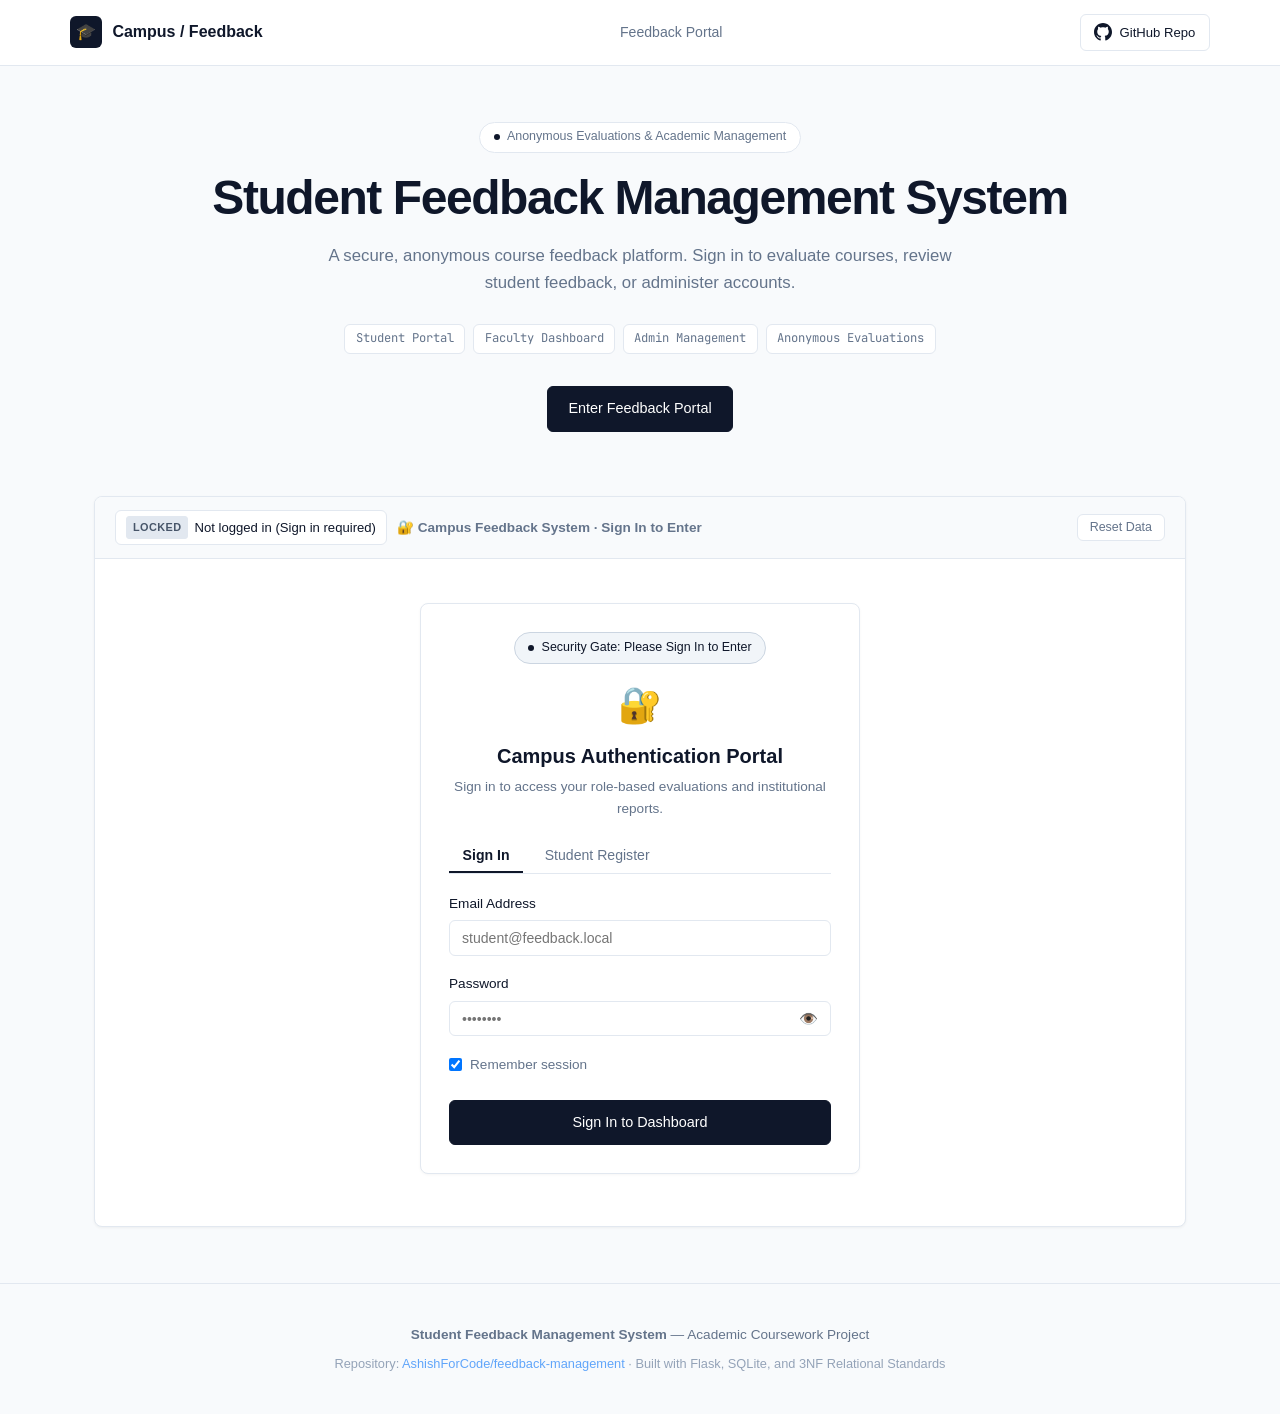
==== commit 0a6477f5: "style: shift user profile badge and session info to left corner" ====
--- a/index.html
+++ b/index.html
@@ -860,27 +860,32 @@
     <!-- Simulator Box -->
     <div id="tab-demo" class="simulator-box">
       <div class="sim-header">
-        <div class="role-switcher" id="portal-role-switcher" style="display:none;">
-          <span style="font-size:0.75rem; color:var(--text-dim); text-transform:uppercase; font-weight:700; padding:0 0.4rem;">Portal:</span>
-          <button class="role-btn" id="btn-role-student" onclick="handleRoleClick('student')">🎓 Student</button>
-          <button class="role-btn" id="btn-role-faculty" onclick="handleRoleClick('faculty')">👨‍🏫 Faculty</button>
-          <button class="role-btn" id="btn-role-admin" onclick="handleRoleClick('admin')">🛡️ Admin</button>
-        </div>
-        <div id="auth-locked-indicator" style="display:flex; align-items:center; gap:0.5rem; font-size:0.85rem; font-weight:600; color:var(--text-muted);">
-          <span>🔐 Campus Feedback System · Sign In to Enter</span>
-        </div>
-        <div class="sim-meta" id="sim-meta-bar">
+        <!-- LEFT CORNER: Current User Profile Tag & Session Controls -->
+        <div class="sim-profile-left" style="display:flex; align-items:center; gap:0.6rem; flex-wrap:wrap;">
           <div id="sim-user-display" style="display:flex; align-items:center; gap:0.6rem; flex-wrap:wrap;">
             <span class="sim-user-tag" id="current-user-tag">
               <span id="tag-role-pill" class="role-badge-pill" style="background:#e2e8f0; color:#475569;">LOCKED</span>
               <span id="tag-user-text">Not logged in (Sign in required)</span>
             </span>
             <button class="btn-auth-switch" id="btn-switch-account" onclick="openAuthModal()" style="display:none;" title="Sign in or register">
-              <span>🔐 Sign In / Register</span>
+              <span>🔐 Switch Account</span>
             </button>
             <button class="btn-signout" id="btn-sim-signout" onclick="logoutSim()" style="display:none;" title="Log out of the current session">
               <span>Sign Out</span>
             </button>
+          </div>
+          <div id="auth-locked-indicator" style="display:flex; align-items:center; gap:0.5rem; font-size:0.85rem; font-weight:600; color:var(--text-muted);">
+            <span>🔐 Campus Feedback System · Sign In to Enter</span>
+          </div>
+        </div>
+
+        <!-- RIGHT CORNER: Portal Switcher & Reset Data -->
+        <div class="sim-controls-right" style="display:flex; align-items:center; gap:0.75rem; flex-wrap:wrap;">
+          <div class="role-switcher" id="portal-role-switcher" style="display:none;">
+            <span style="font-size:0.75rem; color:var(--text-dim); text-transform:uppercase; font-weight:700; padding:0 0.4rem;">Portal:</span>
+            <button class="role-btn" id="btn-role-student" onclick="handleRoleClick('student')">🎓 Student</button>
+            <button class="role-btn" id="btn-role-faculty" onclick="handleRoleClick('faculty')">👨‍🏫 Faculty</button>
+            <button class="role-btn" id="btn-role-admin" onclick="handleRoleClick('admin')">🛡️ Admin</button>
           </div>
           <button class="btn-reset" onclick="resetDemoData()" title="Reset local database simulation">Reset Data</button>
         </div>
